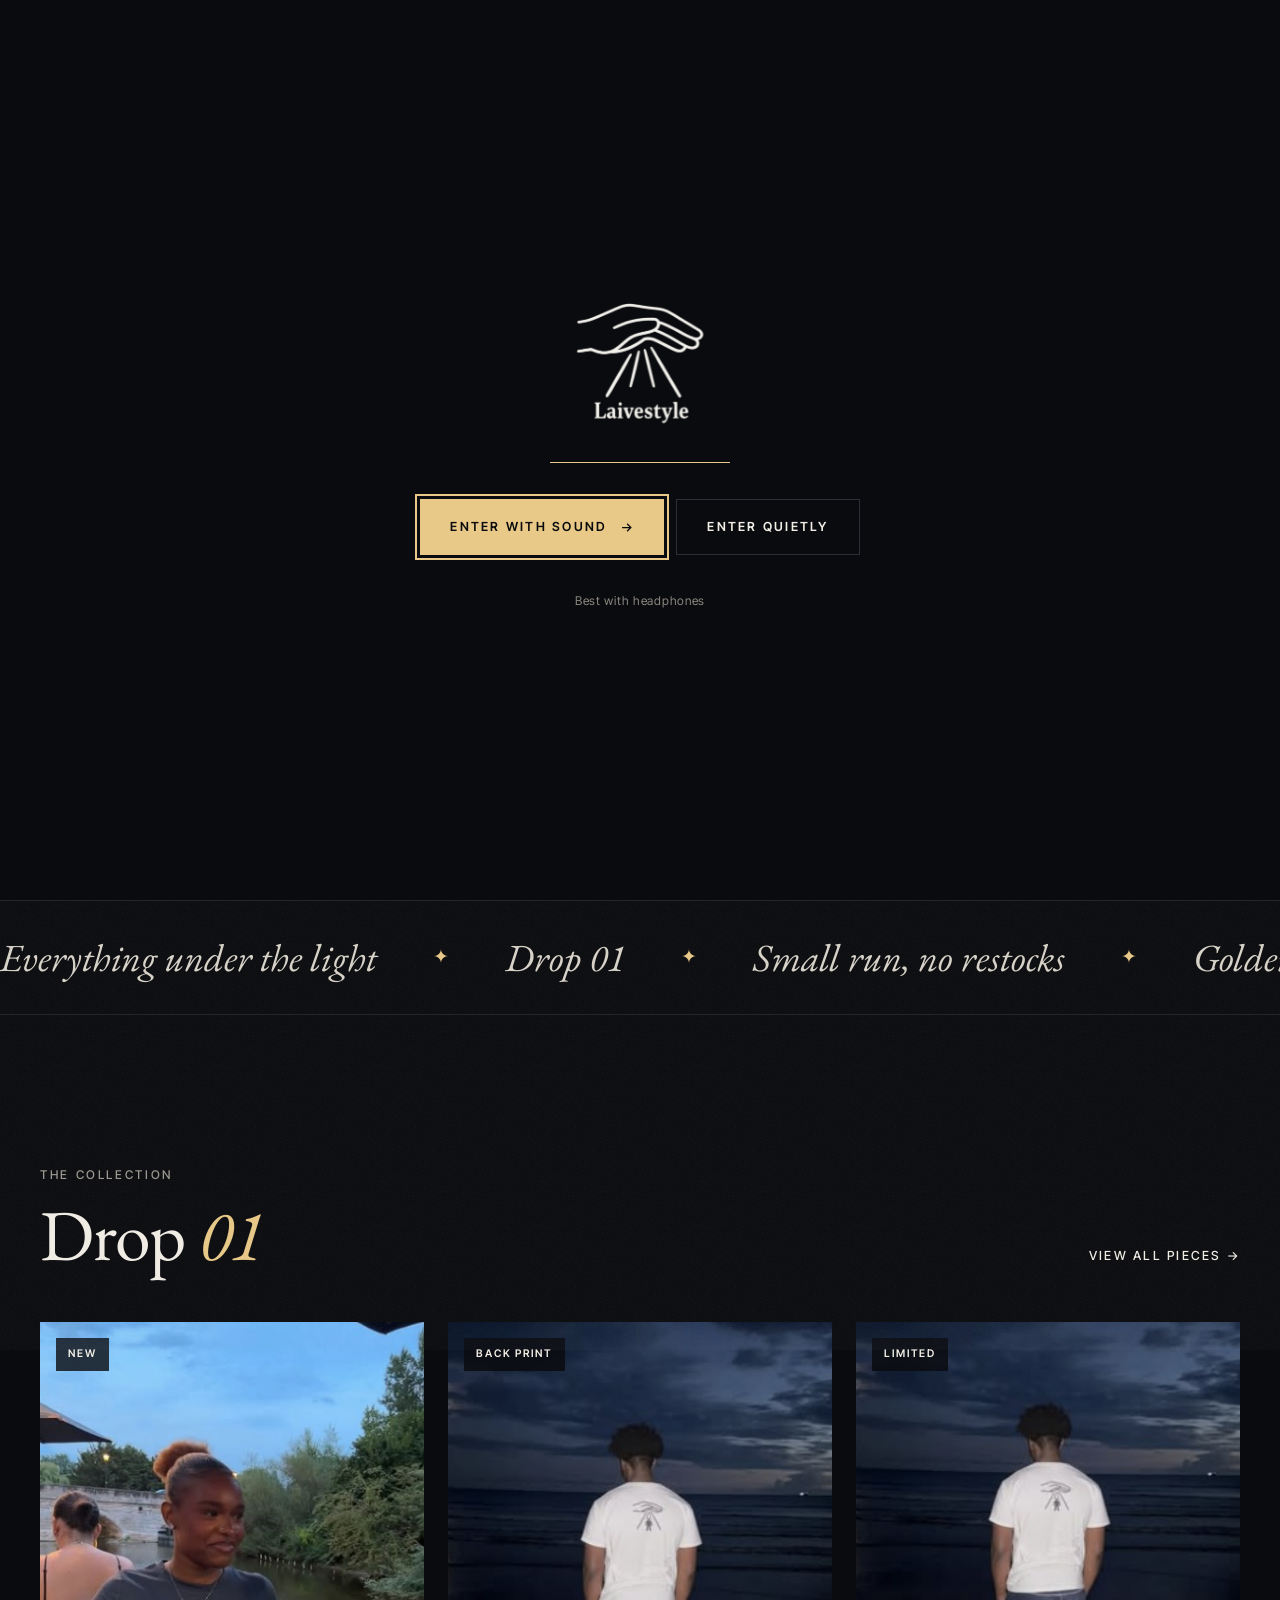
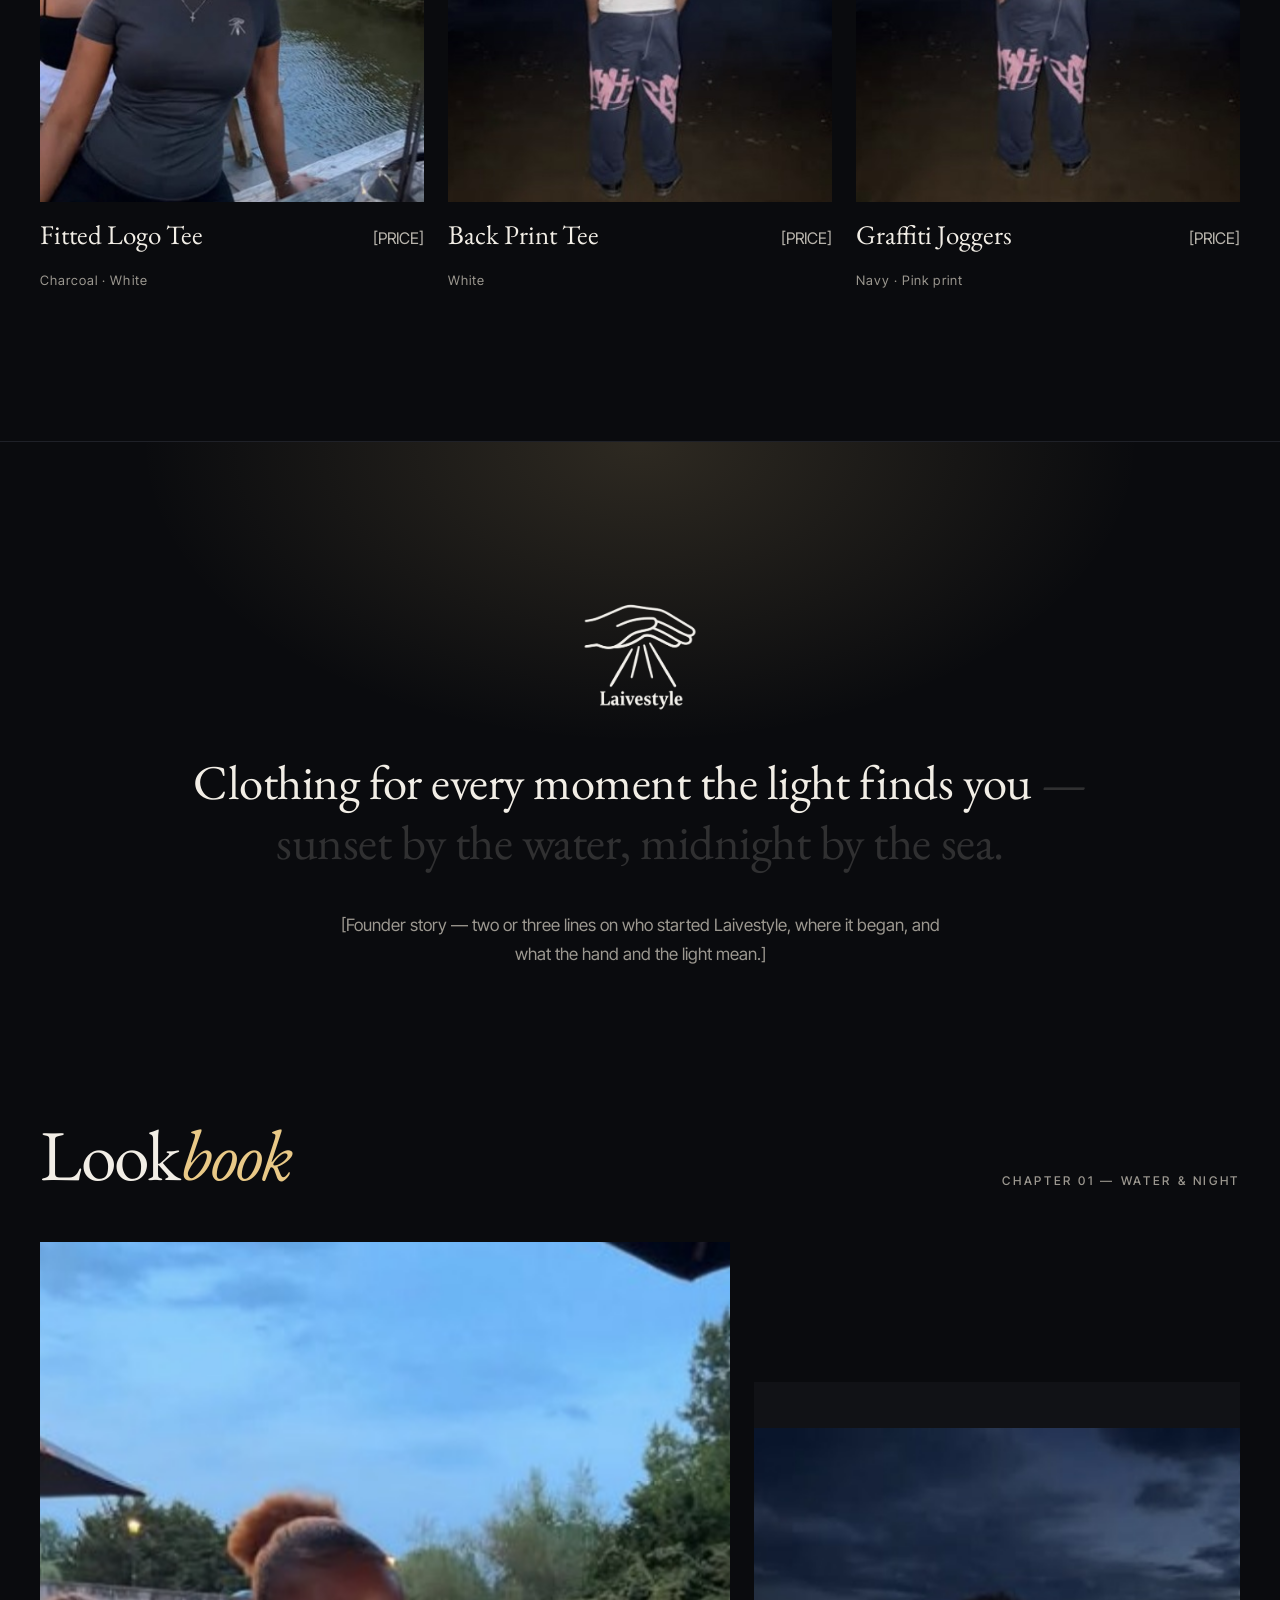
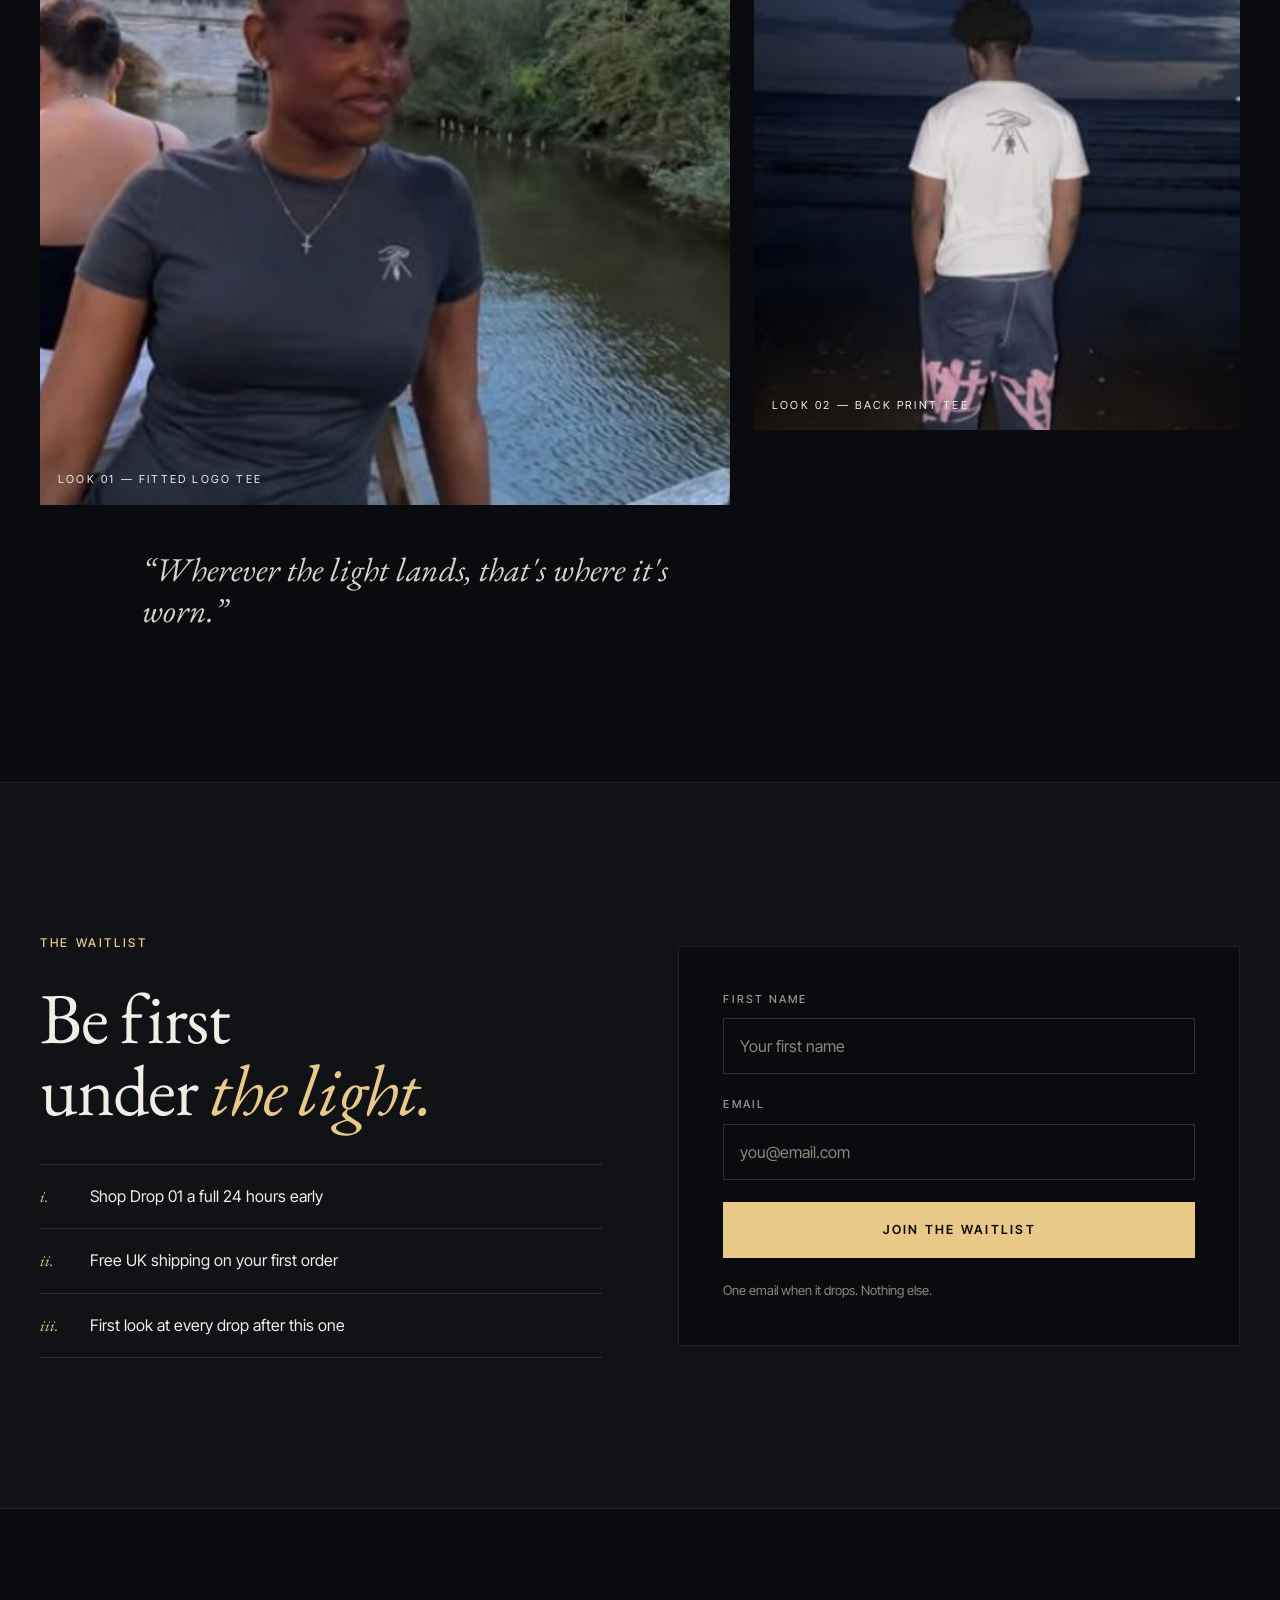
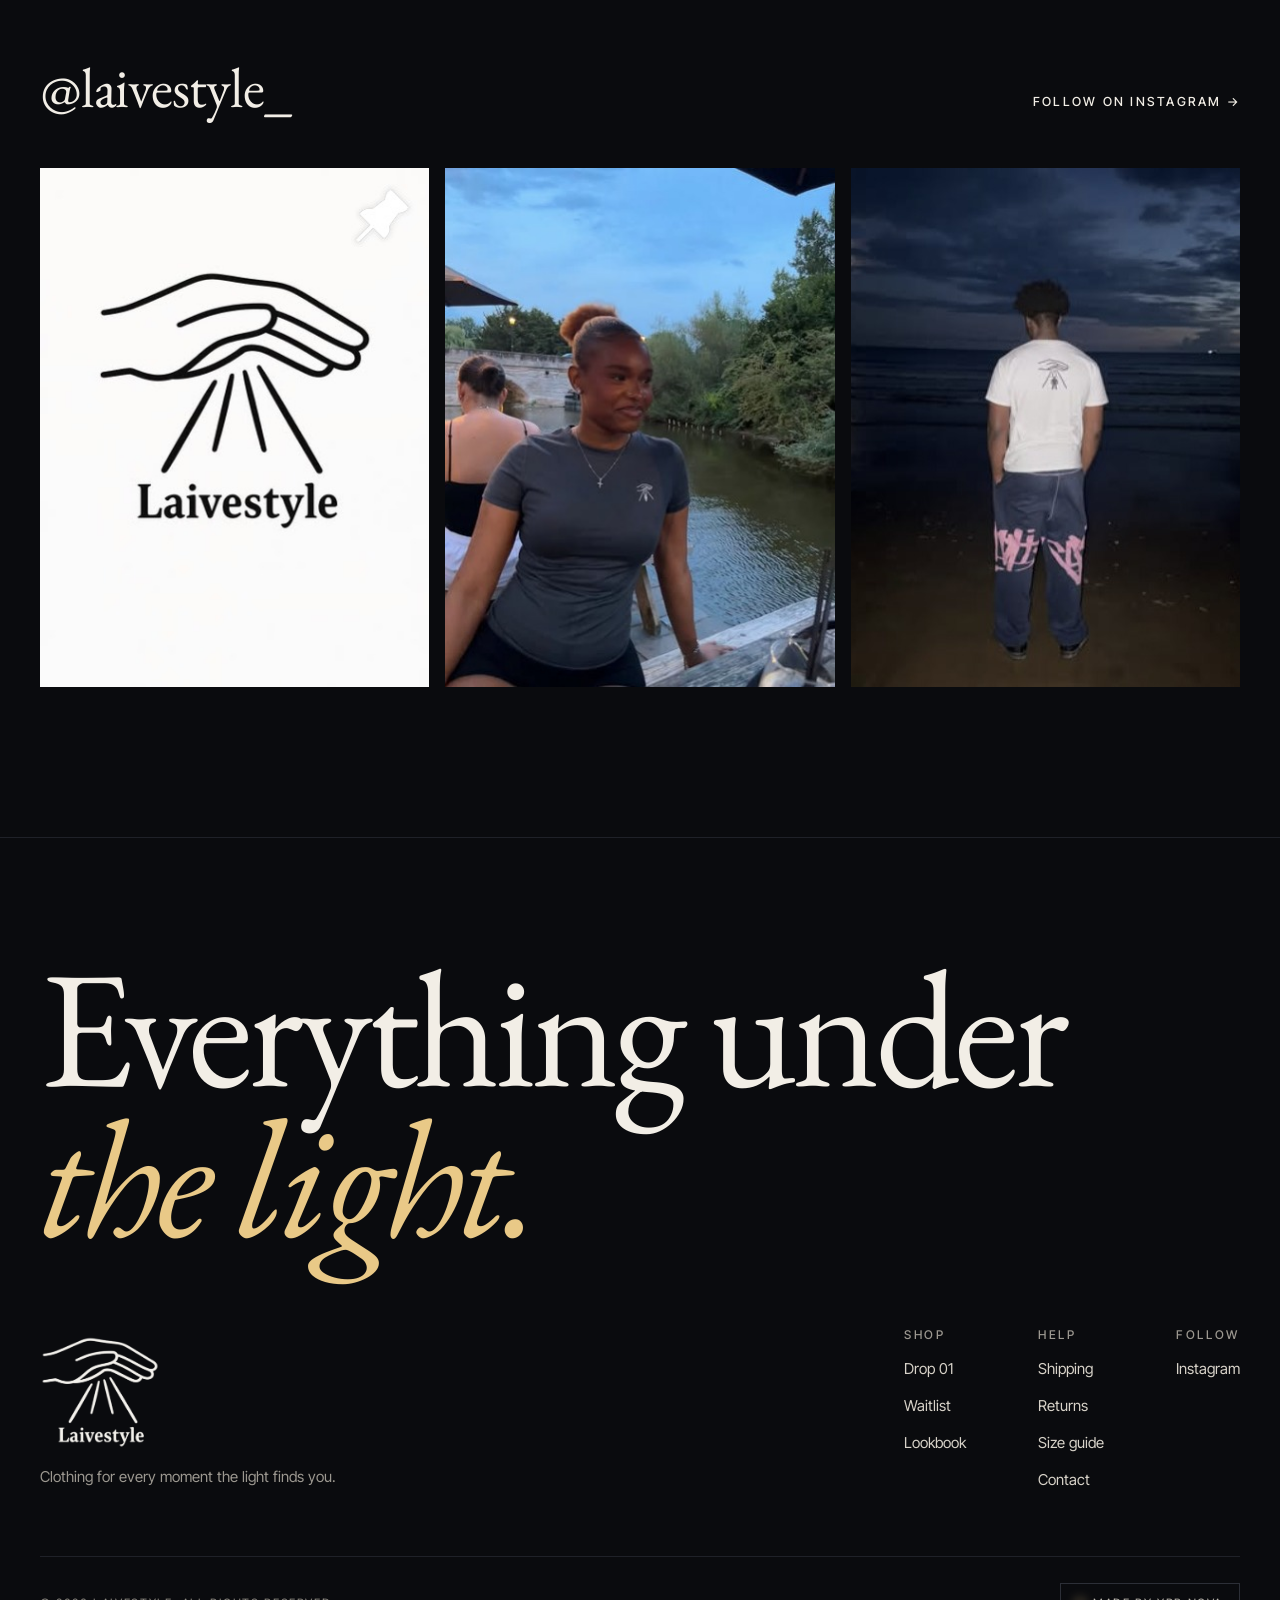
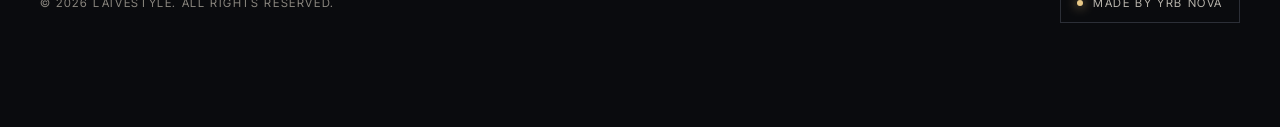
==== index.html @ cd414521 "Laivestyle concept site: enter-with-sound intro, light-ray hero film, music player, Drop 01, product" ====
<!doctype html>
<html lang="en">
<head>
<meta charset="utf-8">
<meta name="viewport" content="width=device-width, initial-scale=1, viewport-fit=cover">
<title>Laivestyle — Everything Under The Light</title>
<meta name="description" content="Laivestyle is clothing for every moment the light finds you. Drop 01 is a small run — join the waitlist to shop it 24 hours early.">
<meta name="theme-color" content="#0A0B0E">
<meta property="og:title" content="Laivestyle — Everything Under The Light">
<meta property="og:description" content="Drop 01 is coming. Join the waitlist to shop it 24 hours early.">
<meta property="og:image" content="assets/img/og.jpg">
<meta property="og:type" content="website">
<meta name="twitter:card" content="summary_large_image">
<link rel="icon" type="image/png" href="assets/img/favicon.png">
<link rel="preconnect" href="https://fonts.googleapis.com">
<link rel="preconnect" href="https://fonts.gstatic.com" crossorigin>
<link href="https://fonts.googleapis.com/css2?family=EB+Garamond:ital,wght@0,400;0,500;1,400;1,500&family=Inter+Tight:wght@400;500;600&display=swap" rel="stylesheet">
<link rel="stylesheet" href="css/style.css">
<script>document.documentElement.classList.add('js')</script>
<noscript><style>.loader,.player{display:none!important}</style></noscript>
</head>
<body class="is-locked">
<div class="grain" aria-hidden="true"></div>

<!-- Intro: choose sound -->
<div class="loader" id="loader" role="dialog" aria-label="Enter Laivestyle">
  <div class="loader__beam" aria-hidden="true"></div>
  <img class="loader__logo" src="assets/img/logo-white.png" alt="Laivestyle">
  <div class="loader__bar" aria-hidden="true"><span></span></div>
  <div class="loader__enter">
    <button class="btn btn--gold" data-enter="sound">Enter with sound
      <svg width="15" height="15" viewBox="0 0 24 24" fill="none" stroke="currentColor" stroke-width="2" aria-hidden="true"><path d="M5 12h14M13 6l6 6-6 6"/></svg></button>
    <button class="btn btn--ghost" data-enter="quiet">Enter quietly</button>
  </div>
  <p class="loader__note">Best with headphones</p>
</div>

<header class="header" id="header">
  <div class="announce">Drop 01 · Waitlist shops 24 hours early</div>
  <nav class="wrap nav" aria-label="Main">
    <a class="nav__logo" href="#top" aria-label="Laivestyle home"><img src="assets/img/logo-white.png" alt="Laivestyle"></a>
    <div class="nav__links">
      <a class="link" href="#drop">Shop</a>
      <a class="link" href="#story">Story</a>
      <a class="link" href="#lookbook">Lookbook</a>
      <a class="link" href="#waitlist">Waitlist</a>
    </div>
    <div class="nav__actions">
      <button class="icon-btn" data-cart-open aria-label="Open bag">
        <svg width="17" height="17" viewBox="0 0 24 24" fill="none" stroke="currentColor" stroke-width="1.6" aria-hidden="true"><path d="M5 8h14l-1 12H6L5 8z"/><path d="M9 8V6a3 3 0 0 1 6 0v2"/></svg>
        <span class="label">Bag</span> <span data-cart-count>0</span>
      </button>
      <button class="icon-btn burger" id="burger" aria-label="Menu" aria-expanded="false"><span></span></button>
    </div>
  </nav>
</header>

<div class="mobile-menu" id="mobileMenu">
  <a href="#drop">Shop <em>Drop 01</em></a>
  <a href="#story">Story</a>
  <a href="#lookbook">Lookbook</a>
  <a href="#waitlist">Waitlist</a>
</div>

<main>
<section class="hero" id="top">
  <div class="hero__rays" aria-hidden="true"></div>
  <div class="hero__glow" aria-hidden="true"></div>
  <div class="hero__spot" id="spot" aria-hidden="true"></div>
  <div class="wrap hero__grid">
    <div class="hero__copy">
      <p class="eyebrow" data-hero="2">Laivestyle · Clothing · Est. 2026</p>
      <h1><span class="line"><span>Everything</span></span><span class="line"><span>under <em class="gold">the light.</em></span></span></h1>
      <p class="hero__lede" data-hero="3">Pieces made for golden hours by the water and late nights by the sea. Drop 01 is a small run — the waitlist gets it first.</p>
      <div class="hero__ctas" data-hero="4">
        <a class="btn btn--gold" href="#waitlist">Join the waitlist
          <svg width="15" height="15" viewBox="0 0 24 24" fill="none" stroke="currentColor" stroke-width="2" aria-hidden="true"><path d="M5 12h14M13 6l6 6-6 6"/></svg></a>
        <a class="btn btn--ghost" href="#drop">Preview Drop 01</a>
      </div>
      <div class="countdown" data-hero="4" data-drop="2026-12-05T18:00:00Z">
        <p class="eyebrow">Drop 01 lands in — <span data-drop-label>5 Dec, 18:00 GMT</span></p>
        <div class="countdown__row" aria-live="off">
          <div><span class="countdown__num" data-cd="d">00</span><span class="countdown__unit">D</span></div>
          <div><span class="countdown__num" data-cd="h">00</span><span class="countdown__unit">H</span></div>
          <div><span class="countdown__num" data-cd="m">00</span><span class="countdown__unit">M</span></div>
          <div><span class="countdown__num gold" data-cd="s">00</span><span class="countdown__unit">S</span></div>
        </div>
      </div>
    </div>

    <div class="film" data-hero="5">
      <div class="badge" aria-hidden="true">
        <svg viewBox="0 0 128 128"><defs><path id="circ" d="M64,64 m-48,0 a48,48 0 1,1 96,0 a48,48 0 1,1 -96,0"/></defs>
          <text><textPath href="#circ" textLength="298" lengthAdjust="spacing">Drop 01 · Under the light · Drop 01 · Under the light · </textPath></text></svg>
        <img src="assets/img/logo-white.png" alt="">
      </div>
      <div class="film__frame">
        <video id="heroFilm" src="assets/media/hero-film.mp4" poster="assets/img/hero-poster.jpg" autoplay muted loop playsinline preload="auto" aria-label="Laivestyle Drop 01 film"></video>
        <div class="film__cap"><span>Film 01 — Under the light</span><span style="display:flex;align-items:center;gap:8px"><i class="dot"></i>Playing</span></div>
      </div>
    </div>
  </div>
  <div class="scroll-cue" aria-hidden="true">SCROLL<i></i></div>
</section>

<div class="marquee" aria-hidden="true">
  <div class="marquee__track">
    <span>Everything under the light</span><b>✦</b><span>Drop 01</span><b>✦</b><span>Small run, no restocks</span><b>✦</b><span>Golden hour to midnight</span><b>✦</b>
    <span>Everything under the light</span><b>✦</b><span>Drop 01</span><b>✦</b><span>Small run, no restocks</span><b>✦</b><span>Golden hour to midnight</span><b>✦</b>
  </div>
</div>

<section class="section" id="drop">
  <div class="wrap">
    <div class="section-head" data-reveal>
      <div style="display:flex;flex-direction:column;gap:14px">
        <p class="eyebrow">The collection</p>
        <h2 class="h2">Drop <em>01</em></h2>
      </div>
      <a class="link" href="product.html">View all pieces →</a>
    </div>
    <div class="cards">
      <article class="card" data-reveal>
        <a class="card__media" href="product.html?c=charcoal">
          <img src="assets/img/fitted-tee.jpg" alt="Fitted Logo Tee in charcoal, worn by the water" loading="lazy">
          <span class="card__tag">NEW</span>
          <span class="card__quick">View piece</span>
        </a>
        <div class="card__row"><span class="card__name">Fitted Logo Tee</span><span class="card__price">[PRICE]</span></div>
        <span class="card__meta">Charcoal · White</span>
      </article>
      <article class="card" data-reveal="d1">
        <a class="card__media" href="product.html?c=white">
          <img src="assets/img/back-print-tee.jpg" alt="Back Print Tee in white, worn by the sea at night" style="object-position:center 30%" loading="lazy">
          <span class="card__tag">BACK PRINT</span>
          <span class="card__quick">View piece</span>
        </a>
        <div class="card__row"><span class="card__name">Back Print Tee</span><span class="card__price">[PRICE]</span></div>
        <span class="card__meta">White</span>
      </article>
      <article class="card" data-reveal="d2">
        <a class="card__media" href="product.html">
          <img src="assets/img/back-print-tee.jpg" alt="Graffiti joggers in navy with pink print" style="object-position:center 94%" loading="lazy">
          <span class="card__tag">LIMITED</span>
          <span class="card__quick">View piece</span>
        </a>
        <div class="card__row"><span class="card__name">Graffiti Joggers</span><span class="card__price">[PRICE]</span></div>
        <span class="card__meta">Navy · Pink print</span>
      </article>
    </div>
  </div>
</section>

<section class="section story" id="story">
  <div class="story__glow" aria-hidden="true"></div>
  <div class="wrap story__inner">
    <img class="story__logo" src="assets/img/logo-white.png" alt="" data-reveal>
    <p class="story__text" id="storyText" data-gold="sunset by the water, midnight by the sea.">Clothing for every moment the light finds you — sunset by the water, midnight by the sea.</p>
    <p class="story__sub" data-reveal>[Founder story — two or three lines on who started Laivestyle, where it began, and what the hand and the light mean.]</p>
  </div>
</section>

<section class="section" id="lookbook" style="padding-top:0">
  <div class="wrap">
    <div class="section-head" data-reveal>
      <h2 class="h2">Look<em>book</em></h2>
      <p class="eyebrow">Chapter 01 — Water &amp; night</p>
    </div>
    <div class="lookbook">
      <figure class="lb-1" data-reveal><img src="assets/img/fitted-tee.jpg" alt="Fitted Logo Tee, golden hour by the river" data-parallax="0.08" loading="lazy"><figcaption>Look 01 — Fitted Logo Tee</figcaption></figure>
      <figure class="lb-2" data-reveal="d1"><img src="assets/img/back-print-tee.jpg" alt="Back Print Tee and Graffiti Joggers at night by the sea" data-parallax="0.14" loading="lazy"><figcaption>Look 02 — Back Print Tee</figcaption></figure>
      <p class="lb-quote" data-reveal>“Wherever the light lands, that's where it's worn.”</p>
    </div>
  </div>
</section>

<section class="section waitlist" id="waitlist">
  <div class="waitlist__rays" aria-hidden="true"></div>
  <div class="wrap waitlist__grid">
    <div style="display:flex;flex-direction:column;gap:30px" data-reveal>
      <p class="eyebrow eyebrow--gold">The waitlist</p>
      <h2 class="h2">Be first<br>under <em>the light.</em></h2>
      <div class="perks">
        <div><i>i.</i>Shop Drop 01 a full 24 hours early</div>
        <div><i>ii.</i>Free UK shipping on your first order</div>
        <div><i>iii.</i>First look at every drop after this one</div>
      </div>
    </div>
    <div class="form-card" id="formCard" data-reveal="d1">
      <!-- Wire to Shopify customer form / Klaviyo list when going live -->
      <form class="form" id="waitlistForm">
        <label class="field">First name<input type="text" name="first_name" autocomplete="given-name" placeholder="Your first name"></label>
        <label class="field">Email<input type="email" name="email" autocomplete="email" required placeholder="you@email.com"></label>
        <button class="btn btn--gold btn--block" type="submit">Join the waitlist</button>
        <p class="form__fine">One email when it drops. Nothing else.</p>
      </form>
      <div class="success" aria-live="polite">
        <h3>You're <em class="gold">in.</em></h3>
        <p style="margin:0;color:#B9B5AD;line-height:1.65">Your early-access link lands in your inbox before Drop 01 goes live. Follow <a class="gold" href="https://instagram.com/laivestyle_">@laivestyle_</a> for first looks.</p>
      </div>
    </div>
  </div>
</section>

<section class="section" id="journal">
  <div class="wrap">
    <div class="section-head" data-reveal>
      <h2 class="h2" style="font-size:clamp(38px,4.4vw,60px)">@laivestyle_</h2>
      <a class="link" href="https://instagram.com/laivestyle_" target="_blank" rel="noopener">Follow on Instagram →</a>
    </div>
    <div class="ig">
      <a href="https://instagram.com/laivestyle_" target="_blank" rel="noopener" data-reveal><img src="assets/img/ig-logo.jpg" alt="Laivestyle logo post" loading="lazy"></a>
      <a href="https://instagram.com/laivestyle_" target="_blank" rel="noopener" data-reveal="d1"><img src="assets/img/fitted-tee.jpg" alt="Fitted tee by the water" loading="lazy"></a>
      <a href="https://instagram.com/laivestyle_" target="_blank" rel="noopener" data-reveal="d2"><img src="assets/img/back-print-tee.jpg" alt="Back print tee by the sea at night" loading="lazy"></a>
    </div>
  </div>
</section>
</main>

<footer class="footer">
  <div class="wrap">
    <p class="footer__big" data-reveal>Everything under <em>the light.</em></p>
    <div class="footer__cols">
      <div class="footer__brand">
        <img src="assets/img/logo-white.png" alt="Laivestyle">
        <p>Clothing for every moment the light finds you.</p>
      </div>
      <div class="footer__links">
        <div><p class="eyebrow">Shop</p><a href="#drop">Drop 01</a><a href="#waitlist">Waitlist</a><a href="#lookbook">Lookbook</a></div>
        <div><p class="eyebrow">Help</p><a href="#">Shipping</a><a href="#">Returns</a><a href="#">Size guide</a><a href="#">Contact</a></div>
        <div><p class="eyebrow">Follow</p><a href="https://instagram.com/laivestyle_" target="_blank" rel="noopener">Instagram</a></div>
      </div>
    </div>
    <div class="footer__bar">
      <span>© 2026 Laivestyle. All rights reserved.</span>
      <a class="credit" href="https://yrbnova.com" target="_blank" rel="noopener"><i class="dot"></i>Made by YRB Nova</a>
    </div>
  </div>
</footer>

<!-- Music -->
<audio id="track" src="assets/media/under-the-light.mp3" loop preload="none"></audio>
<button class="player" id="player" aria-label="Play music" aria-pressed="false">
  <span class="eq" aria-hidden="true"><span></span><span></span><span></span><span></span></span>
  <span class="player__text"><span class="player__state" data-player-state>Sound off</span><span class="player__track">Under The Light</span></span>
</button>

<!-- Bag -->
<div class="drawer-bg" data-cart-close></div>
<aside class="drawer" aria-label="Bag">
  <div class="drawer__head"><h2>Your bag</h2><button class="icon-btn" data-cart-close aria-label="Close bag">✕</button></div>
  <div class="drawer__body" data-cart-items><p class="drawer__empty">Your bag is empty — Drop 01 opens soon.</p></div>
  <div class="drawer__foot"><a class="btn btn--gold btn--block" href="#waitlist" data-cart-close>Join waitlist to check out early</a><p>Checkout opens when Drop 01 goes live.</p></div>
</aside>

<script src="js/main.js"></script>
</body>
</html>
---- css/style.css ----
/* Laivestyle — Everything Under The Light
   Concept site designed & built by YRB Nova */

:root{
  --bg:#0A0B0E; --surface:#111216; --surface-2:#16181D; --line:#1F2128; --line-2:#2C2F37;
  --ink:#F2EEE6; --ink-2:#D8D3C9; --muted:#9C9890; --dim:#8C8880;
  --gold:#E9C987; --gold-2:#F5DCA6; --gold-a:rgba(233,201,135,.28);
  --serif:'EB Garamond', Georgia, serif; --sans:'Inter Tight', system-ui, sans-serif;
  --ease:cubic-bezier(.2,.7,.2,1); --ease-in-out:cubic-bezier(.7,0,.2,1);
  --wrap:1320px; --pad:clamp(20px,4vw,40px);
}
*{box-sizing:border-box}
html{scroll-behavior:smooth;-webkit-text-size-adjust:100%}
body{margin:0;background:var(--bg);color:var(--ink);font-family:var(--sans);font-size:16px;line-height:1.6;-webkit-font-smoothing:antialiased;overflow-x:hidden}
body.is-locked{overflow:hidden}
img,video{display:block;max-width:100%}
a{color:inherit;text-decoration:none}
button{font:inherit;color:inherit;background:none;border:0;cursor:pointer;padding:0}
::selection{background:var(--gold);color:var(--bg)}
:focus-visible{outline:2px solid var(--gold);outline-offset:3px}
.wrap{max-width:var(--wrap);margin:0 auto;padding:0 var(--pad)}
.eyebrow{font-size:12px;font-weight:500;letter-spacing:.22em;text-transform:uppercase;color:var(--muted);margin:0}
.eyebrow--gold{color:var(--gold)}
.serif{font-family:var(--serif);font-weight:400}
em{font-style:italic}
.gold{color:var(--gold)}
.sr-only{position:absolute;width:1px;height:1px;overflow:hidden;clip:rect(0 0 0 0);white-space:nowrap}

/* film grain */
.grain{position:fixed;inset:-50%;width:200%;height:200%;pointer-events:none;z-index:90;opacity:.06;
  background-image:url("data:image/svg+xml,%3Csvg xmlns='http://www.w3.org/2000/svg' width='160' height='160'%3E%3Cfilter id='n'%3E%3CfeTurbulence type='fractalNoise' baseFrequency='.85' numOctaves='3' stitchTiles='stitch'/%3E%3C/filter%3E%3Crect width='100%25' height='100%25' filter='url(%23n)'/%3E%3C/svg%3E");
  animation:grain 1s steps(6) infinite}
@keyframes grain{0%{transform:translate(0,0)}20%{transform:translate(-3%,2%)}40%{transform:translate(2%,-3%)}60%{transform:translate(-2%,-1%)}80%{transform:translate(3%,3%)}100%{transform:translate(0,0)}}

/* ---------- buttons ---------- */
.btn{display:inline-flex;align-items:center;justify-content:center;gap:12px;min-height:56px;padding:0 30px;font-size:12.5px;font-weight:600;letter-spacing:.18em;text-transform:uppercase;position:relative;overflow:hidden;transition:transform .4s var(--ease),color .4s,border-color .4s,background-color .4s}
.btn:hover{transform:translateY(-2px)}
.btn svg{transition:transform .4s var(--ease)}
.btn:hover svg{transform:translateX(4px)}
.btn--gold{background:var(--gold);color:var(--bg)}
.btn--gold::after{content:"";position:absolute;inset:0;background:linear-gradient(110deg,transparent 30%,rgba(255,255,255,.55) 50%,transparent 70%);transform:translateX(-120%);transition:transform .9s var(--ease)}
.btn--gold:hover::after{transform:translateX(120%)}
.btn--ghost{border:1px solid var(--line-2);color:var(--ink)}
.btn--ghost:hover{border-color:var(--gold);color:var(--gold)}
.btn--block{width:100%}
.link{position:relative;display:inline-block;padding-bottom:4px;font-size:12.5px;font-weight:500;letter-spacing:.18em;text-transform:uppercase}
.link::after{content:"";position:absolute;left:0;bottom:0;width:100%;height:1px;background:var(--gold);transform:scaleX(0);transform-origin:right;transition:transform .5s var(--ease)}
.link:hover::after{transform:scaleX(1);transform-origin:left}

/* ---------- loader / enter ---------- */
.loader{position:fixed;inset:0;z-index:100;background:var(--bg);display:flex;flex-direction:column;align-items:center;justify-content:center;gap:36px;padding:24px;text-align:center;transition:clip-path 1.2s var(--ease-in-out),visibility 0s 1.2s;clip-path:inset(0 0 0 0)}
.loader.is-done{clip-path:inset(0 0 100% 0);visibility:hidden}
.loader__beam{position:absolute;top:0;left:50%;width:min(900px,160vw);height:70vh;transform:translateX(-50%);background:conic-gradient(from 180deg at 50% 0%,transparent 160deg,rgba(233,201,135,.16) 172deg,rgba(233,201,135,.04) 178deg,rgba(233,201,135,.16) 184deg,transparent 196deg);filter:blur(8px);opacity:0;animation:beamIn 1.6s .3s var(--ease) forwards;pointer-events:none}
@keyframes beamIn{to{opacity:1}}
.loader__logo{width:132px;opacity:0;transform:translateY(12px);animation:rise 1s .2s var(--ease) forwards}
.loader__bar{width:180px;height:1px;background:var(--line-2);position:relative;overflow:hidden}
.loader__bar span{position:absolute;inset:0;background:var(--gold);transform-origin:left;transform:scaleX(0);animation:load 1.6s .4s var(--ease) forwards}
@keyframes load{to{transform:scaleX(1)}}
.loader__enter{display:flex;flex-wrap:wrap;justify-content:center;gap:12px;opacity:0;transform:translateY(12px);pointer-events:none;transition:opacity .8s var(--ease),transform .8s var(--ease)}
.loader.is-ready .loader__enter{opacity:1;transform:none;pointer-events:auto}
.loader.is-ready .loader__bar{opacity:0;transition:opacity .4s}
.loader__note{font-size:12px;color:var(--dim);letter-spacing:.06em;margin:0;opacity:0;transition:opacity .8s .2s}
.loader.is-ready .loader__note{opacity:1}
@keyframes rise{to{opacity:1;transform:none}}

/* ---------- header ---------- */
.header{position:fixed;top:0;left:0;right:0;z-index:50;transition:background-color .5s,border-color .5s,transform .5s var(--ease);border-bottom:1px solid transparent}
.header.is-scrolled{background:rgba(10,11,14,.78);backdrop-filter:blur(14px);-webkit-backdrop-filter:blur(14px);border-bottom-color:var(--line)}
.header.is-hidden{transform:translateY(-100%)}
.announce{text-align:center;padding:10px 16px;font-size:11.5px;font-weight:500;letter-spacing:.2em;color:var(--gold);border-bottom:1px solid var(--line);text-transform:uppercase}
.nav{display:flex;align-items:center;justify-content:space-between;gap:16px;height:84px}
.nav__logo img{height:58px;width:auto}
.nav__links{display:flex;gap:40px}
.nav__actions{display:flex;align-items:center;gap:10px}
.icon-btn{height:44px;min-width:44px;padding:0 16px;border:1px solid var(--line-2);display:inline-flex;align-items:center;justify-content:center;gap:10px;font-size:12px;font-weight:500;letter-spacing:.14em;transition:border-color .4s,color .4s}
.icon-btn:hover{border-color:var(--gold);color:var(--gold)}
.burger{display:none;width:44px;padding:0}
.burger span{display:block;width:18px;height:1px;background:currentColor;position:relative;transition:transform .4s var(--ease)}
.burger span::before,.burger span::after{content:"";position:absolute;left:0;width:18px;height:1px;background:currentColor;transition:transform .4s var(--ease)}
.burger span::before{top:-6px}.burger span::after{top:6px}
.menu-open .burger span{background:transparent}
.menu-open .burger span::before{transform:translateY(6px) rotate(45deg)}
.menu-open .burger span::after{transform:translateY(-6px) rotate(-45deg)}
.mobile-menu{position:fixed;inset:0;z-index:49;background:var(--bg);display:flex;flex-direction:column;justify-content:center;padding:120px var(--pad) 40px;gap:8px;clip-path:inset(0 0 100% 0);transition:clip-path .9s var(--ease-in-out);visibility:hidden}
.menu-open .mobile-menu{clip-path:inset(0 0 0 0);visibility:visible}
.mobile-menu a{font-family:var(--serif);font-size:clamp(44px,12vw,72px);line-height:1.1}
.mobile-menu a em{color:var(--gold)}

/* ---------- hero ---------- */
.hero{position:relative;min-height:100svh;padding:170px 0 80px;display:flex;align-items:center;overflow:hidden;isolation:isolate}
.hero__rays{position:absolute;top:-10%;left:62%;width:1400px;height:130%;transform:translateX(-50%);z-index:-1;pointer-events:none;
  background:conic-gradient(from 180deg at 50% 0%,transparent 150deg,rgba(233,201,135,.10) 160deg,transparent 165deg,rgba(233,201,135,.14) 171deg,transparent 175deg,rgba(233,201,135,.18) 180deg,transparent 185deg,rgba(233,201,135,.12) 190deg,transparent 196deg,rgba(233,201,135,.08) 202deg,transparent 212deg);
  filter:blur(6px);transform-origin:50% 0;animation:sway 14s ease-in-out infinite alternate}
@keyframes sway{from{transform:translateX(-50%) rotate(-3deg)}to{transform:translateX(-50%) rotate(3deg)}}
.hero__glow{position:absolute;top:-25%;left:62%;width:900px;height:700px;transform:translateX(-50%);z-index:-1;background:radial-gradient(closest-side,rgba(233,201,135,.22),transparent);animation:breathe 8s ease-in-out infinite;pointer-events:none}
@keyframes breathe{0%,100%{opacity:.6}50%{opacity:1}}
.hero__spot{position:absolute;width:520px;height:520px;border-radius:50%;z-index:-1;pointer-events:none;background:radial-gradient(closest-side,rgba(233,201,135,.10),transparent);transform:translate(-50%,-50%);left:var(--mx,70%);top:var(--my,40%);transition:left .6s var(--ease),top .6s var(--ease)}
.hero__grid{display:grid;grid-template-columns:minmax(0,1.15fr) minmax(0,.85fr);gap:clamp(40px,6vw,96px);align-items:center}
.hero__copy{display:flex;flex-direction:column;gap:30px}
.hero h1{margin:0;font-family:var(--serif);font-weight:400;font-size:clamp(58px,8.6vw,138px);line-height:.94;letter-spacing:-.025em}
.hero h1 .line{display:block;overflow:hidden;padding-bottom:.06em}
.hero h1 .line > span{display:inline-block}
.hero__lede{margin:0;max-width:470px;font-size:18px;line-height:1.65;color:#B9B5AD}
.hero__ctas{display:flex;flex-wrap:wrap;gap:14px}
.countdown{display:flex;flex-direction:column;gap:14px;padding-top:26px;border-top:1px solid var(--line);max-width:540px}
.countdown__row{display:flex;gap:clamp(18px,3vw,34px);align-items:baseline;font-variant-numeric:tabular-nums}
.countdown__row div{display:flex;align-items:baseline;gap:6px}
.countdown__num{font-family:var(--serif);font-size:clamp(40px,4.4vw,60px);line-height:1}
.countdown__unit{font-size:11.5px;letter-spacing:.16em;color:var(--muted)}
.countdown__num.tick{animation:tick .5s var(--ease)}
@keyframes tick{from{opacity:.35;transform:translateY(-6px)}to{opacity:1;transform:none}}

.film{position:relative;justify-self:center;width:100%;max-width:470px}
.film__frame{position:relative;aspect-ratio:3/4;border-radius:999px 999px 6px 6px;overflow:hidden;border:1px solid var(--line-2);background:var(--surface);box-shadow:0 40px 120px -40px rgba(233,201,135,.25)}
.film__frame video,.film__frame img{width:100%;height:100%;object-fit:cover}
.film__frame::after{content:"";position:absolute;inset:0;background:linear-gradient(180deg,rgba(233,201,135,.10),transparent 30%,transparent 55%,rgba(10,11,14,.85));pointer-events:none}
.film__cap{position:absolute;left:24px;right:24px;bottom:22px;z-index:2;display:flex;justify-content:space-between;align-items:center;font-size:11px;font-weight:500;letter-spacing:.2em;text-transform:uppercase}
.dot{width:7px;height:7px;border-radius:50%;background:var(--gold);display:inline-block;box-shadow:0 0 12px var(--gold);animation:pulse 2s ease-in-out infinite}
@keyframes pulse{50%{opacity:.35}}
.badge{position:absolute;left:-46px;top:38%;width:128px;height:128px;z-index:3;border-radius:50%;background:var(--bg);border:1px solid var(--line-2);display:grid;place-items:center}
.badge svg{position:absolute;inset:0;width:100%;height:100%;animation:spin 22s linear infinite}
.badge text{font-family:var(--sans);font-size:8.4px;letter-spacing:.1em;fill:var(--ink-2);text-transform:uppercase}
.badge img{width:44px}
@keyframes spin{to{transform:rotate(360deg)}}
.scroll-cue{position:absolute;left:50%;bottom:26px;transform:translateX(-50%);display:flex;flex-direction:column;align-items:center;gap:10px;font-size:10.5px;letter-spacing:.24em;color:var(--muted)}
.scroll-cue i{width:1px;height:42px;background:linear-gradient(var(--gold),transparent);animation:cue 2.2s var(--ease) infinite;transform-origin:top}
@keyframes cue{0%{transform:scaleY(0)}50%{transform:scaleY(1)}100%{transform:scaleY(1);opacity:0}}

/* ---------- marquee ---------- */
.marquee{border-top:1px solid var(--line);border-bottom:1px solid var(--line);padding:26px 0;overflow:hidden}
.marquee__track{display:flex;width:max-content;gap:56px;align-items:center;animation:marq 55s linear infinite;font-family:var(--serif);font-style:italic;font-size:clamp(28px,3vw,40px);color:var(--ink-2);white-space:nowrap}
.marquee:hover .marquee__track{animation-play-state:paused}
.marquee__track b{font-style:normal;font-weight:400;font-size:.5em;color:var(--gold)}
@keyframes marq{to{transform:translateX(-50%)}}

/* ---------- sections ---------- */
.section{padding:clamp(96px,12vw,150px) 0}
.section-head{display:flex;flex-wrap:wrap;justify-content:space-between;align-items:flex-end;gap:20px;margin-bottom:52px}
.h2{margin:0;font-family:var(--serif);font-weight:400;font-size:clamp(44px,5.6vw,80px);line-height:1;letter-spacing:-.018em}
.h2 em{color:var(--gold)}

/* product cards */
.cards{display:grid;grid-template-columns:repeat(3,minmax(0,1fr));gap:24px}
.card{display:flex;flex-direction:column;gap:18px}
.card__media{position:relative;aspect-ratio:4/5;overflow:hidden;background:var(--surface)}
.card__media img{width:100%;height:100%;object-fit:cover;transform:scale(1.08);transition:transform 1.4s var(--ease)}
.card.is-in .card__media img{transform:scale(1)}
.card:hover .card__media img{transform:scale(1.05)}
.card__tag{position:absolute;left:16px;top:16px;font-size:10.5px;font-weight:600;letter-spacing:.18em;padding:8px 12px;background:rgba(10,11,14,.8);backdrop-filter:blur(6px)}
.card__quick{position:absolute;left:16px;right:16px;bottom:16px;min-height:50px;background:var(--ink);color:var(--bg);font-size:11.5px;font-weight:600;letter-spacing:.18em;display:flex;align-items:center;justify-content:center;transform:translateY(calc(100% + 20px));transition:transform .6s var(--ease)}
.card:hover .card__quick,.card:focus-within .card__quick{transform:none}
.card__row{display:flex;justify-content:space-between;align-items:baseline;gap:12px}
.card__name{font-family:var(--serif);font-size:27px;line-height:1.1}
.card__price{color:#B9B5AD}
.card__meta{font-size:13px;letter-spacing:.08em;color:var(--muted)}

/* story */
.story{position:relative;border-top:1px solid var(--line);overflow:hidden;text-align:center}
.story__glow{position:absolute;top:-300px;left:50%;width:1000px;height:600px;transform:translateX(-50%);background:radial-gradient(closest-side,rgba(233,201,135,.16),transparent);pointer-events:none}
.story__inner{position:relative;max-width:1000px;margin:0 auto;display:flex;flex-direction:column;align-items:center;gap:40px}
.story__logo{width:116px}
.story__text{margin:0;font-family:var(--serif);font-size:clamp(30px,3.8vw,54px);line-height:1.22;letter-spacing:-.01em}
.story__text .w{opacity:.16;transition:opacity .5s,color .5s}
.story__text .w.on{opacity:1}
.story__text .w.g.on{color:var(--gold);font-style:italic}
.story__sub{margin:0;max-width:600px;font-size:17px;line-height:1.7;color:var(--muted)}

/* lookbook parallax */
.lookbook{display:grid;grid-template-columns:repeat(12,minmax(0,1fr));gap:24px;align-items:start}
.lookbook figure{margin:0;overflow:hidden;position:relative;background:var(--surface)}
.lookbook figure img{width:100%;height:118%;object-fit:cover;will-change:transform}
.lookbook figcaption{position:absolute;left:18px;bottom:16px;font-size:11px;letter-spacing:.2em;text-transform:uppercase}
.lb-1{grid-column:1 / span 7;aspect-ratio:4/5}
.lb-2{grid-column:8 / span 5;aspect-ratio:3/4;margin-top:140px !important}
.lb-quote{grid-column:2 / span 6;font-family:var(--serif);font-style:italic;font-size:clamp(26px,2.6vw,38px);line-height:1.25;color:var(--ink-2);margin:20px 0 0}

/* waitlist */
.waitlist{position:relative;background:var(--surface);border-top:1px solid var(--line);border-bottom:1px solid var(--line);overflow:hidden}
.waitlist__rays{position:absolute;top:0;right:-10%;width:900px;height:120%;background:conic-gradient(from 180deg at 50% 0%,transparent 165deg,rgba(233,201,135,.10) 175deg,transparent 180deg,rgba(233,201,135,.08) 186deg,transparent 196deg);filter:blur(6px);pointer-events:none}
.waitlist__grid{position:relative;display:grid;grid-template-columns:repeat(2,minmax(0,1fr));gap:clamp(40px,6vw,88px);align-items:center}
.perks{border-top:1px solid var(--line-2);margin-top:8px}
.perks div{display:flex;gap:20px;padding:19px 0;border-bottom:1px solid var(--line-2);font-size:16px}
.perks i{font-family:var(--serif);color:var(--gold);width:30px}
.form-card{background:var(--bg);border:1px solid var(--line);padding:clamp(28px,4vw,44px)}
.form{display:flex;flex-direction:column;gap:22px}
.field{display:flex;flex-direction:column;gap:10px;font-size:11px;font-weight:500;letter-spacing:.2em;color:var(--muted);text-transform:uppercase}
.field input{height:56px;padding:0 16px;background:transparent;border:1px solid var(--line-2);color:var(--ink);font:400 16px var(--sans);letter-spacing:0;transition:border-color .3s}
.field input::placeholder{color:var(--dim)}
.field input:focus{outline:none;border-color:var(--gold)}
.form__fine{margin:0;font-size:13px;color:var(--dim)}
.success{display:none;flex-direction:column;gap:18px}
.form-card.is-done .form{display:none}
.form-card.is-done .success{display:flex;animation:rise .8s var(--ease) both}
.success h3{margin:0;font-family:var(--serif);font-weight:400;font-size:52px;line-height:1}

/* instagram */
.ig{display:grid;grid-template-columns:repeat(3,minmax(0,1fr));gap:16px}
.ig a{position:relative;aspect-ratio:3/4;overflow:hidden;background:#F4F2EE}
.ig img{width:100%;height:100%;object-fit:cover;transition:transform 1.2s var(--ease),filter .6s}
.ig a::after{content:"View on Instagram";position:absolute;inset:0;display:grid;place-items:center;background:rgba(10,11,14,.55);font-size:11.5px;letter-spacing:.2em;text-transform:uppercase;opacity:0;transition:opacity .5s}
.ig a:hover img{transform:scale(1.05)}
.ig a:hover::after{opacity:1}

/* footer */
.footer{border-top:1px solid var(--line);padding-top:clamp(80px,9vw,120px);overflow:hidden}
.footer__big{font-family:var(--serif);font-weight:400;font-size:clamp(64px,13vw,210px);line-height:.9;letter-spacing:-.03em;margin:0 0 72px;color:var(--ink)}
.footer__big em{color:var(--gold)}
.footer__cols{display:flex;flex-wrap:wrap;justify-content:space-between;gap:56px;padding-bottom:64px}
.footer__brand{display:flex;flex-direction:column;gap:16px;max-width:320px}
.footer__brand img{width:120px}
.footer__brand p{margin:0;color:var(--muted);font-size:15px}
.footer__links{display:flex;flex-wrap:wrap;gap:72px}
.footer__links div{display:flex;flex-direction:column;gap:13px;font-size:15px}
.footer__links a{color:var(--ink-2);transition:color .3s}
.footer__links a:hover{color:var(--gold)}
.footer__bar{display:flex;flex-wrap:wrap;justify-content:space-between;align-items:center;gap:16px;border-top:1px solid var(--line);padding:26px 0 104px;font-size:11.5px;letter-spacing:.14em;color:var(--dim);text-transform:uppercase}
.credit{display:inline-flex;align-items:center;gap:10px;border:1px solid var(--line-2);padding:10px 16px;color:#B9B5AD;transition:border-color .4s,color .4s}
.credit:hover{border-color:var(--gold);color:var(--gold)}
.credit .dot{width:6px;height:6px}

/* ---------- music player ---------- */
.player{position:fixed;left:20px;bottom:20px;z-index:60;display:flex;align-items:center;gap:14px;height:54px;padding:0 20px 0 16px;background:rgba(17,18,22,.82);backdrop-filter:blur(14px);-webkit-backdrop-filter:blur(14px);border:1px solid var(--line-2);border-radius:999px;transition:border-color .4s,transform .6s var(--ease),opacity .6s;transform:translateY(120%);opacity:0}
.player.is-shown{transform:none;opacity:1}
.player:hover{border-color:var(--gold)}
.eq{display:flex;align-items:flex-end;gap:3px;height:16px;width:20px}
.eq span{flex:1;background:var(--gold);height:20%;border-radius:1px;transition:height .3s}
.player.is-playing .eq span{animation:eq 1s ease-in-out infinite}
.player.is-playing .eq span:nth-child(2){animation-delay:-.4s}
.player.is-playing .eq span:nth-child(3){animation-delay:-.7s}
.player.is-playing .eq span:nth-child(4){animation-delay:-.2s}
@keyframes eq{0%,100%{height:20%}50%{height:100%}}
.player__text{display:flex;flex-direction:column;line-height:1.25;text-align:left}
.player__state{font-size:10.5px;letter-spacing:.2em;color:var(--muted);text-transform:uppercase}
.player__track{font-family:var(--serif);font-style:italic;font-size:16px}

/* ---------- cart drawer ---------- */
.drawer-bg{position:fixed;inset:0;z-index:80;background:rgba(5,5,7,.6);backdrop-filter:blur(4px);opacity:0;visibility:hidden;transition:opacity .5s,visibility 0s .5s}
.drawer{position:fixed;top:0;right:0;bottom:0;z-index:81;width:min(440px,100%);background:var(--surface);border-left:1px solid var(--line);display:flex;flex-direction:column;transform:translateX(100%);transition:transform .7s var(--ease-in-out)}
.cart-open .drawer-bg{opacity:1;visibility:visible;transition:opacity .5s}
.cart-open .drawer{transform:none}
.drawer__head{display:flex;justify-content:space-between;align-items:center;padding:26px 28px;border-bottom:1px solid var(--line)}
.drawer__head h2{margin:0;font-family:var(--serif);font-weight:400;font-size:32px}
.drawer__body{flex:1;overflow:auto;padding:28px;display:flex;flex-direction:column;gap:20px}
.drawer__empty{color:var(--muted);margin:0}
.line-item{display:grid;grid-template-columns:84px 1fr auto;gap:16px;align-items:center;animation:rise .6s var(--ease) both}
.line-item img{width:84px;aspect-ratio:4/5;object-fit:cover}
.line-item b{font-family:var(--serif);font-weight:400;font-size:20px;display:block}
.line-item span{font-size:13px;color:var(--muted)}
.drawer__foot{padding:24px 28px 28px;border-top:1px solid var(--line);display:flex;flex-direction:column;gap:14px}
.drawer__foot p{margin:0;font-size:13px;color:var(--muted)}

/* ---------- reveal ---------- */
.js [data-reveal]{opacity:0;transform:translateY(34px);transition:opacity 1.1s var(--ease),transform 1.1s var(--ease)}
.js [data-reveal].is-in{opacity:1;transform:none}
.js [data-reveal="d1"]{transition-delay:.1s}.js [data-reveal="d2"]{transition-delay:.2s}.js [data-reveal="d3"]{transition-delay:.3s}
.js .hero h1 .line > span{transform:translateY(105%);transition:transform 1.3s var(--ease)}
.js .is-entered .hero h1 .line > span{transform:none}
.js .is-entered .hero h1 .line:nth-child(2) > span{transition-delay:.12s}
.js .hero [data-hero]{opacity:0;transform:translateY(24px);transition:opacity 1.1s var(--ease),transform 1.1s var(--ease)}
.js .is-entered .hero [data-hero]{opacity:1;transform:none}
.js .is-entered .hero [data-hero="2"]{transition-delay:.35s}
.js .is-entered .hero [data-hero="3"]{transition-delay:.5s}
.js .is-entered .hero [data-hero="4"]{transition-delay:.65s}
.js .is-entered .hero [data-hero="5"]{transition-delay:.3s}

/* ---------- product page ---------- */
.pdp{padding:150px 0 110px}
.crumbs{font-size:11.5px;letter-spacing:.16em;color:var(--muted);margin-bottom:30px;text-transform:uppercase}
.crumbs a:hover{color:var(--gold)}
.pdp__grid{display:grid;grid-template-columns:minmax(0,1.2fr) minmax(0,.8fr);gap:clamp(40px,6vw,88px);align-items:start}
.gallery{display:grid;grid-template-columns:88px minmax(0,1fr);gap:14px}
.thumbs{display:flex;flex-direction:column;gap:12px}
.thumbs button{aspect-ratio:4/5;overflow:hidden;border:1px solid var(--line-2);opacity:.55;transition:opacity .3s,border-color .3s}
.thumbs button.on{opacity:1;border-color:var(--gold)}
.thumbs img{width:100%;height:100%;object-fit:cover}
.stage{position:relative;aspect-ratio:4/5;overflow:hidden;background:var(--surface);cursor:zoom-in}
.stage img{position:absolute;inset:0;width:100%;height:100%;object-fit:cover;transition:opacity .7s var(--ease),transform .7s var(--ease)}
.stage img.out{opacity:0;transform:scale(1.04)}
.stage.zoom img{transform:scale(1.6)}
.stage__tag{position:absolute;left:18px;bottom:18px;background:rgba(10,11,14,.82);font-size:11px;font-weight:500;letter-spacing:.18em;padding:10px 14px;z-index:2}
.buy{position:sticky;top:120px;display:flex;flex-direction:column;gap:30px}
.buy h1{margin:0;font-family:var(--serif);font-weight:400;font-size:clamp(44px,4.6vw,68px);line-height:1;letter-spacing:-.015em}
.buy__price{font-size:20px;color:var(--ink-2)}
.opt-label{display:flex;justify-content:space-between;font-size:11px;font-weight:500;letter-spacing:.2em;color:var(--muted);text-transform:uppercase;margin-bottom:14px}
.swatches{display:flex;gap:12px}
.swatch{width:44px;height:44px;border-radius:50%;border:1px solid var(--line-2);box-shadow:inset 0 0 0 4px var(--bg);transition:border-color .3s,transform .3s var(--ease)}
.swatch:hover{transform:scale(1.06)}
.swatch.on{border-color:var(--gold)}
.sizes{display:grid;grid-template-columns:repeat(6,minmax(0,1fr));gap:8px}
.size{height:50px;border:1px solid var(--line-2);font-size:13px;font-weight:500;letter-spacing:.08em;transition:background-color .3s,color .3s,border-color .3s}
.size:hover{border-color:var(--ink-2)}
.size.on{background:var(--ink);color:var(--bg);border-color:var(--ink)}
.sizes.shake{animation:shake .5s}
@keyframes shake{20%,60%{transform:translateX(-6px)}40%,80%{transform:translateX(6px)}}
.buy__desc{margin:0;font-size:16px;line-height:1.7;color:#B9B5AD}
.acc{border-top:1px solid var(--line-2)}
.acc details{border-bottom:1px solid var(--line-2);padding:20px 0}
.acc summary{list-style:none;cursor:pointer;display:flex;justify-content:space-between;align-items:center;font-size:12.5px;font-weight:500;letter-spacing:.16em;text-transform:uppercase}
.acc summary::-webkit-details-marker{display:none}
.acc summary i{font-style:normal;font-size:20px;font-weight:300;transition:transform .35s}
.acc details[open] summary i{transform:rotate(45deg)}
.acc p{margin:14px 0 0;color:var(--muted);font-size:15px;line-height:1.65}
.sticky-buy{display:none}

/* ---------- responsive ---------- */
@media (max-width:980px){
  .nav__links{display:none}
  .burger{display:inline-flex}
  .hero{padding-top:150px}
  .hero__grid{grid-template-columns:1fr}
  .hero__rays,.hero__glow{left:50%}
  .film{max-width:420px}
  .badge{left:-14px;width:104px;height:104px}
  .scroll-cue{display:none}
  .cards{grid-template-columns:repeat(2,minmax(0,1fr))}
  .waitlist__grid,.pdp__grid{grid-template-columns:1fr}
  .buy{position:static}
  .lb-1,.lb-2,.lb-quote{grid-column:1 / -1;margin-top:0 !important}
}
@media (max-width:640px){
  .nav{height:72px}.nav__logo img{height:48px}
  .icon-btn .label{display:none}
  .cards,.ig{grid-template-columns:1fr}
  .ig{grid-template-columns:repeat(3,minmax(0,1fr));gap:8px}
  .ig a::after{display:none}
  .card__quick{transform:none}
  .gallery{grid-template-columns:1fr}
  .thumbs{flex-direction:row;order:2}
  .thumbs button{width:72px}
  .player{left:12px;bottom:12px;height:48px}
  .player__track{font-size:14px}
  .sticky-buy{display:flex;position:fixed;left:0;right:0;bottom:0;z-index:55;padding:12px 16px calc(12px + env(safe-area-inset-bottom));background:rgba(10,11,14,.92);backdrop-filter:blur(12px);border-top:1px solid var(--line);transform:translateY(110%);transition:transform .5s var(--ease)}
  .sticky-buy.show{transform:none}
  .pdp .player{bottom:84px}
}

@media (max-width:640px){
  .hero{min-height:100svh;padding:140px 0 56px;align-items:flex-end}
  .hero__grid{position:static}
  .film{position:absolute;inset:0;max-width:none;z-index:-1}
  .film__frame{height:100%;aspect-ratio:auto;border-radius:0;border:0;box-shadow:none}
  .film__frame::after{background:linear-gradient(180deg,rgba(10,11,14,.55) 0%,rgba(10,11,14,.25) 30%,rgba(10,11,14,.75) 62%,#0A0B0E 100%)}
  .film__cap,.badge{display:none}
  .hero__lede{color:#D8D3C9}
  .hero h1{font-size:clamp(54px,15vw,72px)}
  .countdown{border-top-color:rgba(242,238,230,.18)}
}
@media (prefers-reduced-motion:reduce){
  *,*::before,*::after{animation-duration:.01ms !important;animation-iteration-count:1 !important;transition-duration:.01ms !important;scroll-behavior:auto !important}
}
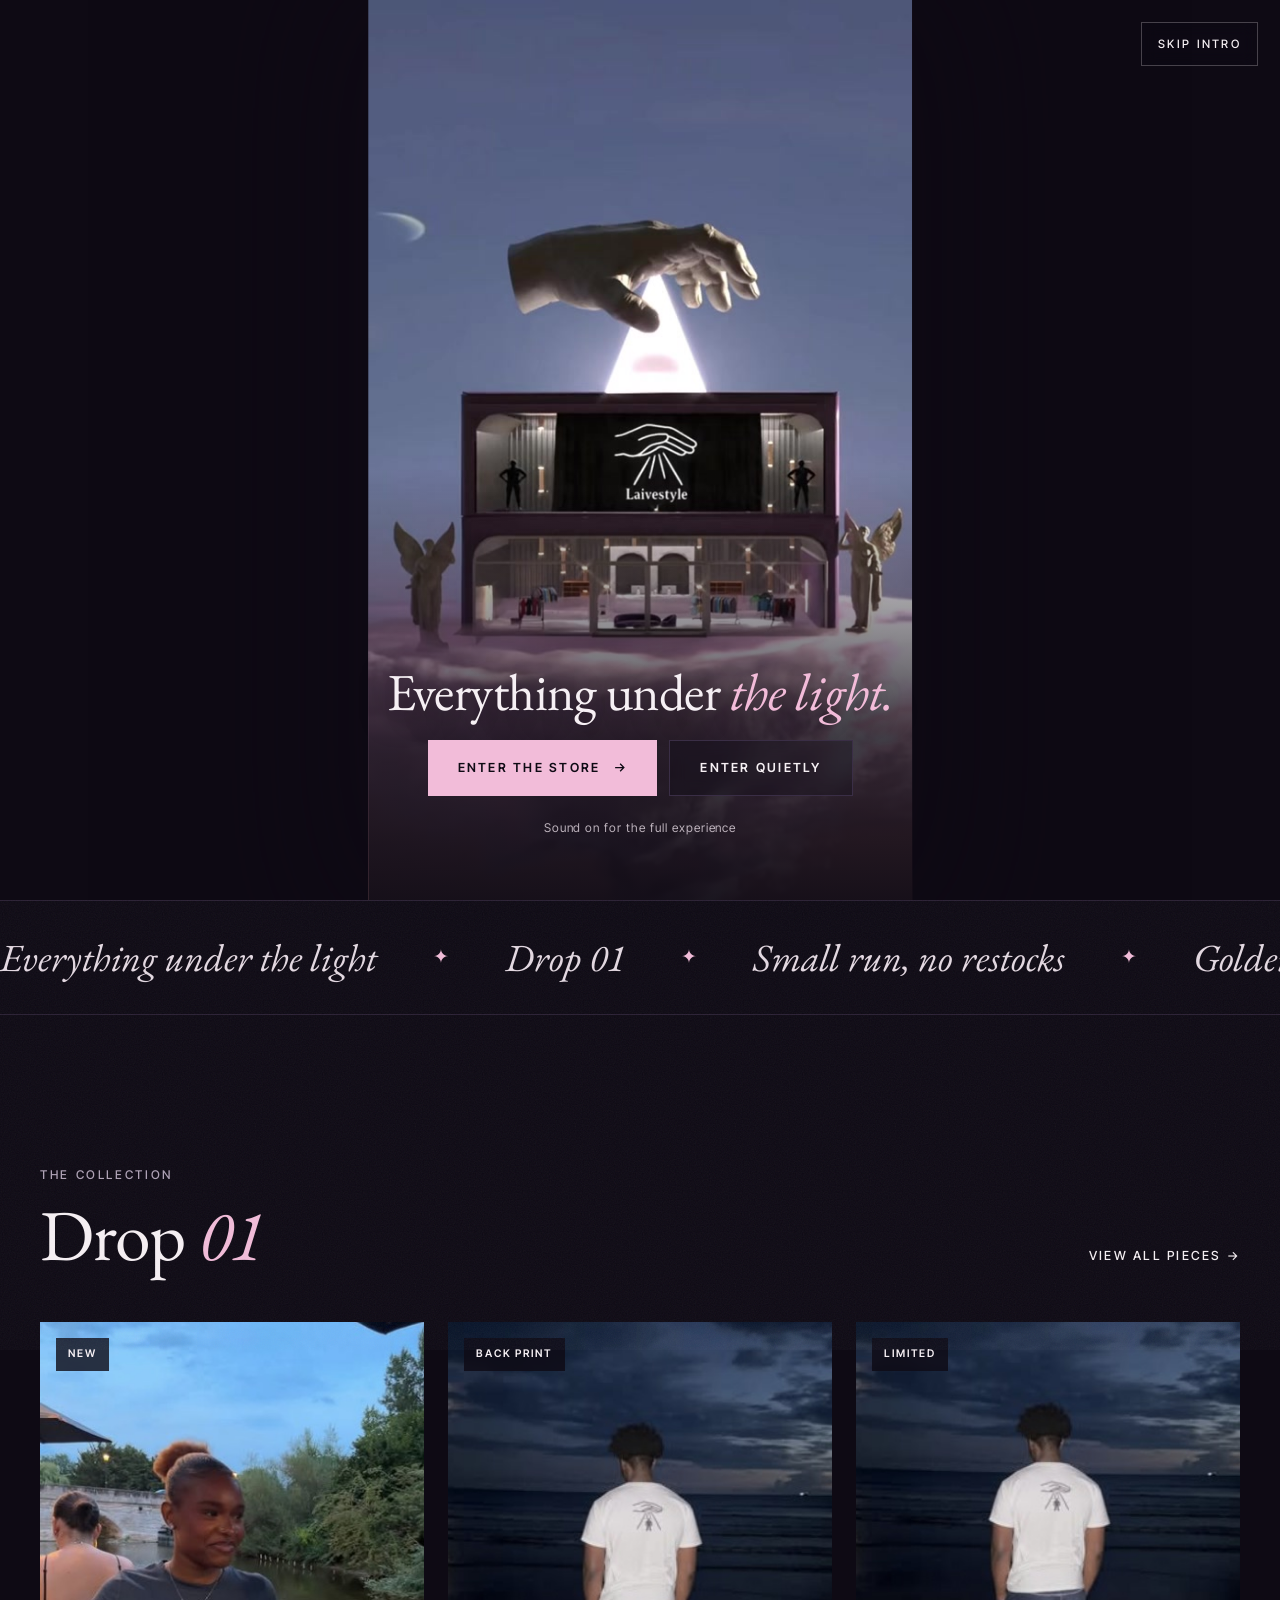
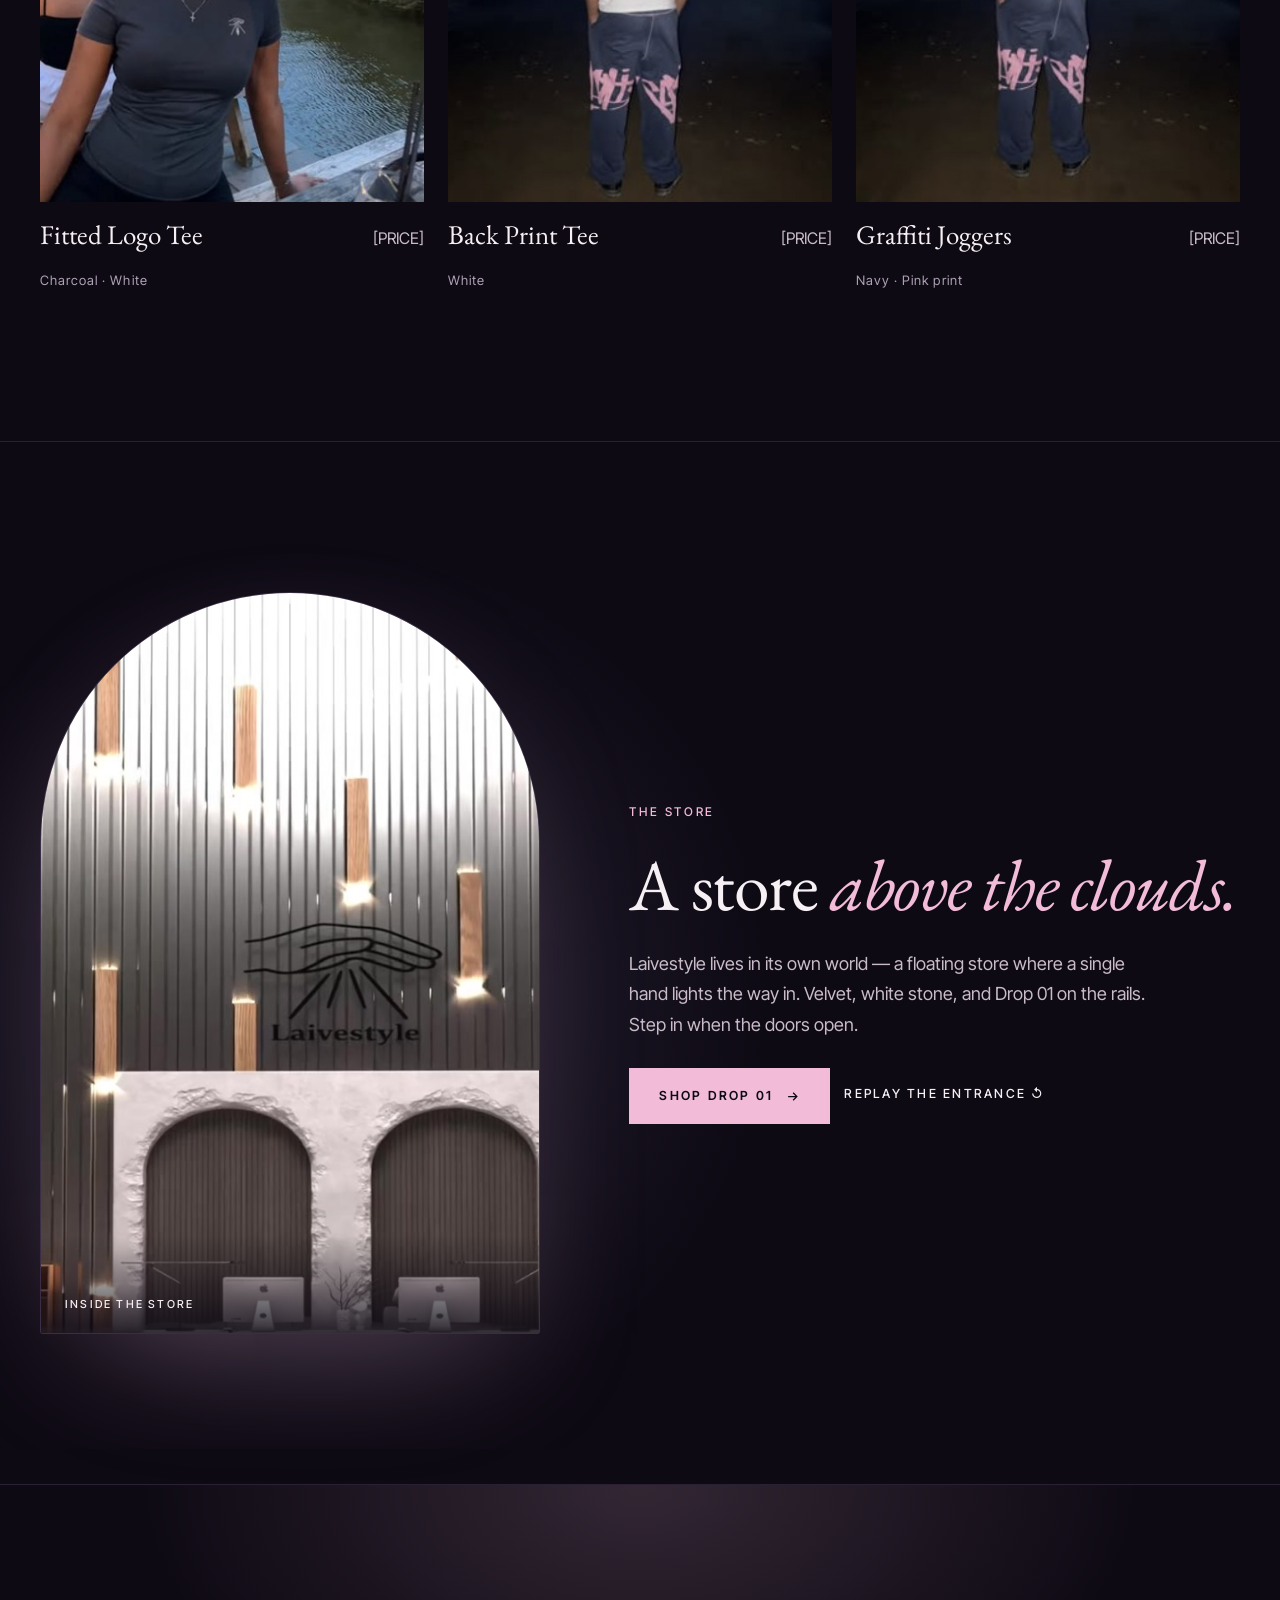
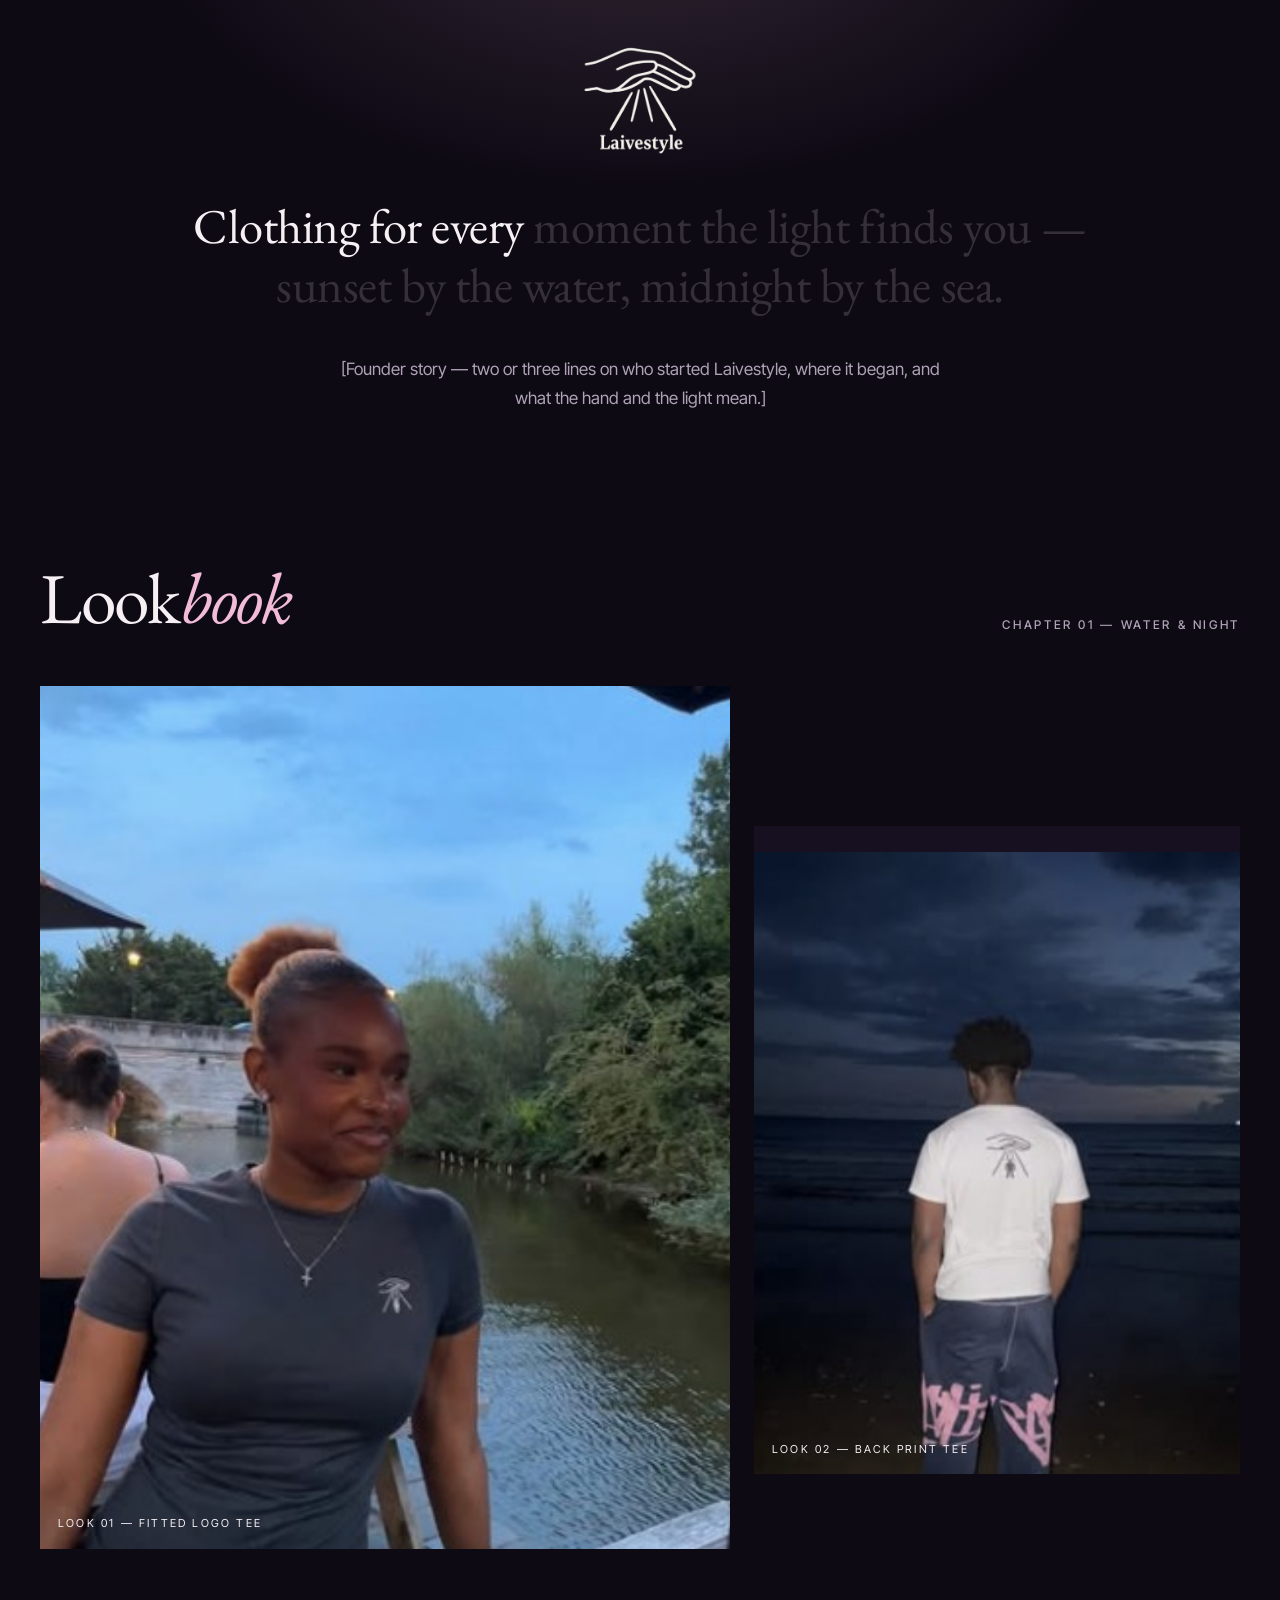
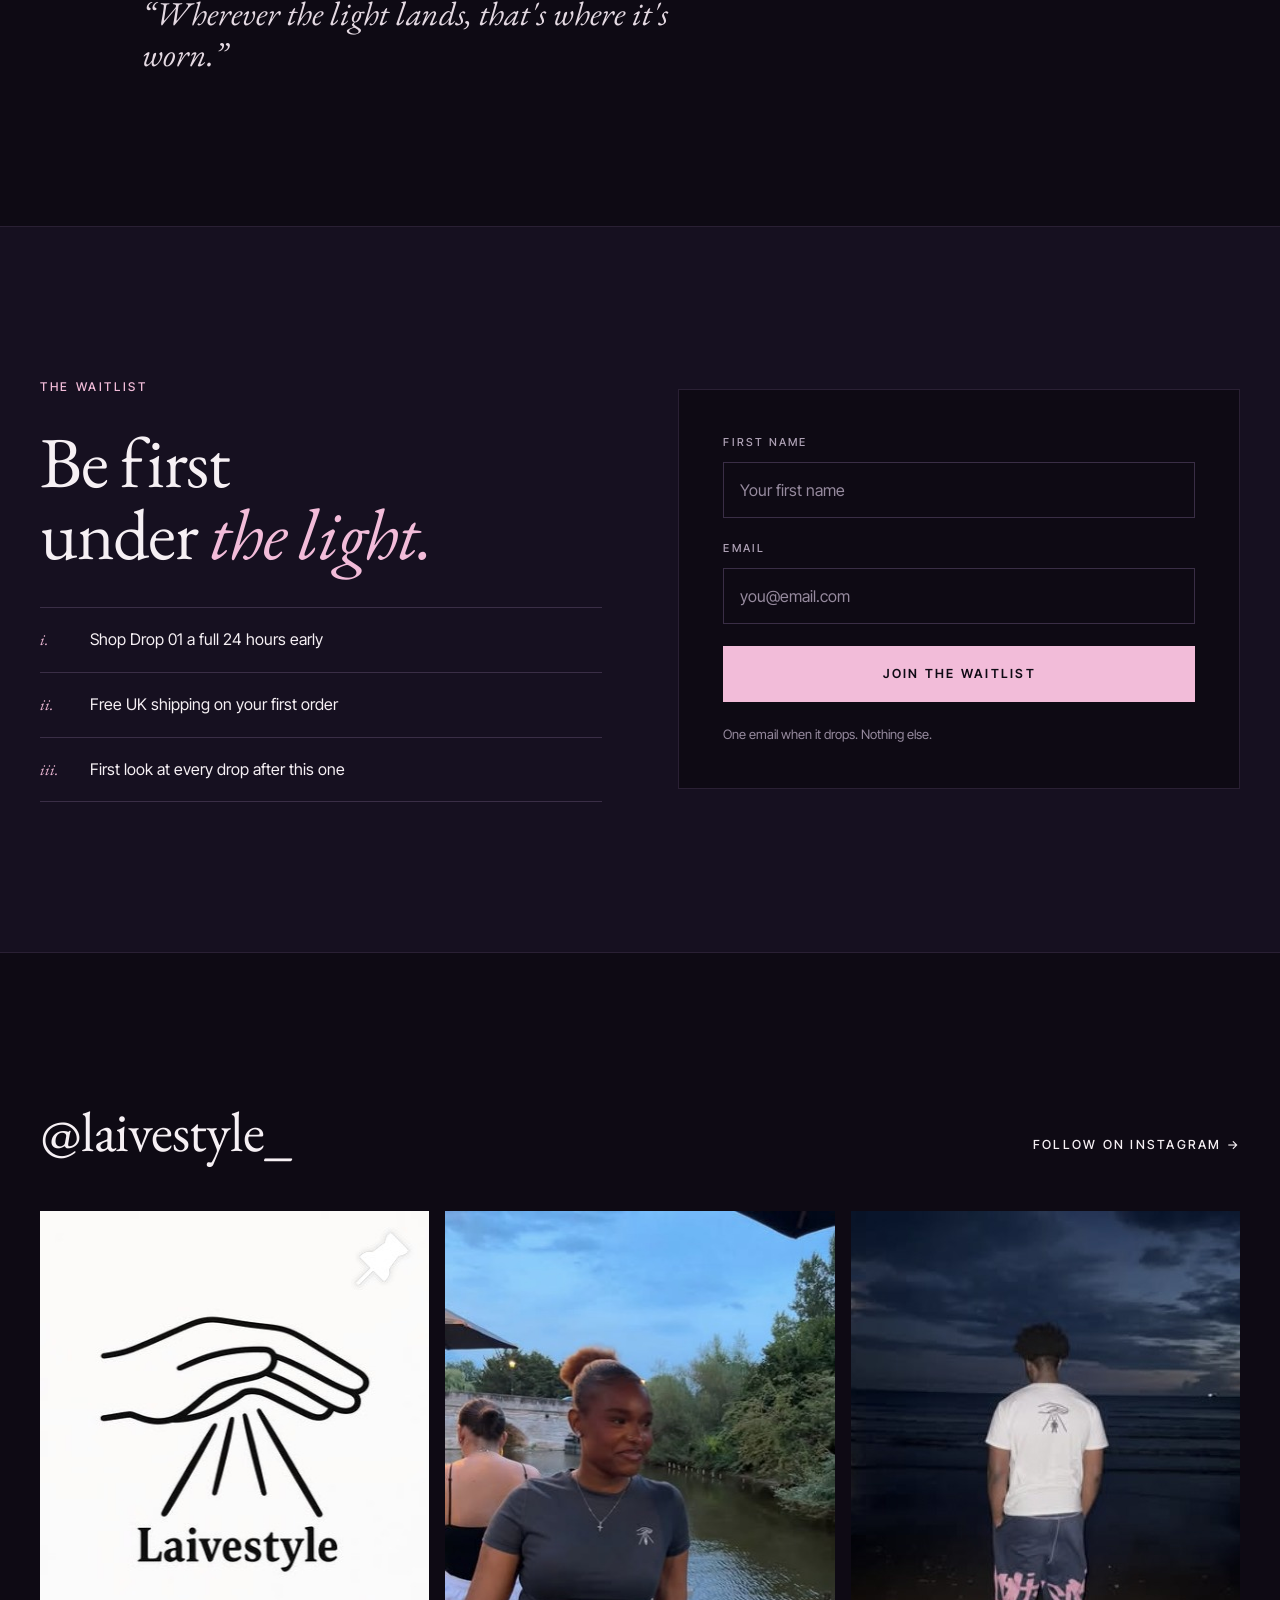
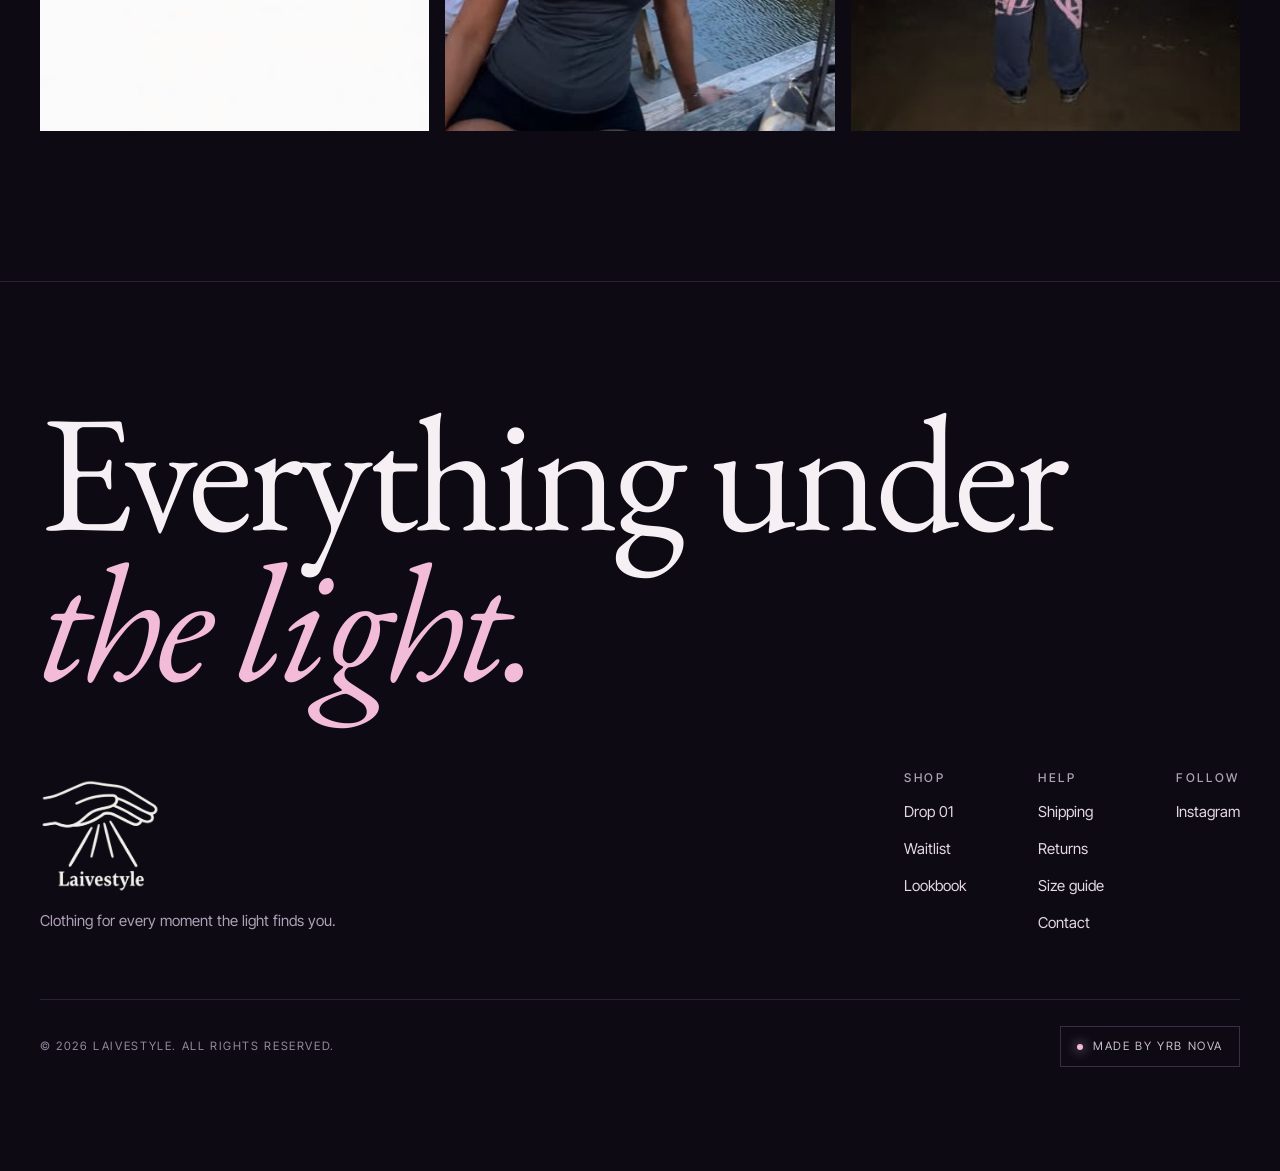
==== commit 3375b720: "Rebuild around the Laivestyle 3D world: floating-store intro with fly-in and their music, plum/pink " ====
--- a/index.html
+++ b/index.html
@@ -8,7 +8,7 @@
 <meta name="theme-color" content="#0A0B0E">
 <meta property="og:title" content="Laivestyle — Everything Under The Light">
 <meta property="og:description" content="Drop 01 is coming. Join the waitlist to shop it 24 hours early.">
-<meta property="og:image" content="assets/img/og.jpg">
+<meta property="og:image" content="assets/img/store-still.jpg">
 <meta property="og:type" content="website">
 <meta name="twitter:card" content="summary_large_image">
 <link rel="icon" type="image/png" href="assets/img/favicon.png">
@@ -22,17 +22,23 @@
 <body class="is-locked">
 <div class="grain" aria-hidden="true"></div>
 
-<!-- Intro: choose sound -->
-<div class="loader" id="loader" role="dialog" aria-label="Enter Laivestyle">
-  <div class="loader__beam" aria-hidden="true"></div>
-  <img class="loader__logo" src="assets/img/logo-white.png" alt="Laivestyle">
-  <div class="loader__bar" aria-hidden="true"><span></span></div>
-  <div class="loader__enter">
-    <button class="btn btn--gold" data-enter="sound">Enter with sound
-      <svg width="15" height="15" viewBox="0 0 24 24" fill="none" stroke="currentColor" stroke-width="2" aria-hidden="true"><path d="M5 12h14M13 6l6 6-6 6"/></svg></button>
-    <button class="btn btn--ghost" data-enter="quiet">Enter quietly</button>
-  </div>
-  <p class="loader__note">Best with headphones</p>
+<!-- Intro: the floating store -->
+<div class="loader" id="loader" role="dialog" aria-label="Enter the Laivestyle store">
+  <video class="intro__bg" src="assets/media/store-idle.mp4" autoplay muted loop playsinline aria-hidden="true"></video>
+  <div class="intro__stage">
+    <video id="introIdle" src="assets/media/store-idle.mp4" poster="assets/img/store-still.jpg" autoplay muted loop playsinline aria-label="The Laivestyle store floating above the clouds"></video>
+    <video class="intro__fly" id="introFly" src="assets/media/store-flyin.mp4" muted playsinline preload="auto" aria-hidden="true"></video>
+  </div>
+  <button class="intro__skip" data-enter="skip">Skip intro</button>
+  <div class="intro__ui">
+    <p class="intro__title">Everything under <em>the light.</em></p>
+    <div class="loader__enter">
+      <button class="btn btn--gold" data-enter="sound">Enter the store
+        <svg width="15" height="15" viewBox="0 0 24 24" fill="none" stroke="currentColor" stroke-width="2" aria-hidden="true"><path d="M5 12h14M13 6l6 6-6 6"/></svg></button>
+      <button class="btn btn--ghost" data-enter="quiet" style="background:rgba(14,10,20,.35);backdrop-filter:blur(8px)">Enter quietly</button>
+    </div>
+    <p class="loader__note">Sound on for the full experience</p>
+  </div>
 </div>
 
 <header class="header" id="header">
@@ -41,6 +47,7 @@
     <a class="nav__logo" href="#top" aria-label="Laivestyle home"><img src="assets/img/logo-white.png" alt="Laivestyle"></a>
     <div class="nav__links">
       <a class="link" href="#drop">Shop</a>
+      <a class="link" href="#store">The store</a>
       <a class="link" href="#story">Story</a>
       <a class="link" href="#lookbook">Lookbook</a>
       <a class="link" href="#waitlist">Waitlist</a>
@@ -57,6 +64,7 @@
 
 <div class="mobile-menu" id="mobileMenu">
   <a href="#drop">Shop <em>Drop 01</em></a>
+  <a href="#store">The store</a>
   <a href="#story">Story</a>
   <a href="#lookbook">Lookbook</a>
   <a href="#waitlist">Waitlist</a>
@@ -71,7 +79,7 @@
     <div class="hero__copy">
       <p class="eyebrow" data-hero="2">Laivestyle · Clothing · Est. 2026</p>
       <h1><span class="line"><span>Everything</span></span><span class="line"><span>under <em class="gold">the light.</em></span></span></h1>
-      <p class="hero__lede" data-hero="3">Pieces made for golden hours by the water and late nights by the sea. Drop 01 is a small run — the waitlist gets it first.</p>
+      <p class="hero__lede" data-hero="3">A store above the clouds, lit by one hand. Drop 01 is a small run of pieces made for golden hours and late nights — the waitlist gets it first.</p>
       <div class="hero__ctas" data-hero="4">
         <a class="btn btn--gold" href="#waitlist">Join the waitlist
           <svg width="15" height="15" viewBox="0 0 24 24" fill="none" stroke="currentColor" stroke-width="2" aria-hidden="true"><path d="M5 12h14M13 6l6 6-6 6"/></svg></a>
@@ -95,8 +103,8 @@
         <img src="assets/img/logo-white.png" alt="">
       </div>
       <div class="film__frame">
-        <video id="heroFilm" src="assets/media/hero-film.mp4" poster="assets/img/hero-poster.jpg" autoplay muted loop playsinline preload="auto" aria-label="Laivestyle Drop 01 film"></video>
-        <div class="film__cap"><span>Film 01 — Under the light</span><span style="display:flex;align-items:center;gap:8px"><i class="dot"></i>Playing</span></div>
+        <video id="heroFilm" src="assets/media/store-idle.mp4" poster="assets/img/store-still.jpg" autoplay muted loop playsinline preload="auto" aria-label="The Laivestyle store floating above the clouds"></video>
+        <div class="film__cap"><span>The store — above the clouds</span><span style="display:flex;align-items:center;gap:8px"><i class="dot"></i>Open soon</span></div>
       </div>
     </div>
   </div>
@@ -151,6 +159,22 @@
   </div>
 </section>
 
+<section class="section inside" id="store">
+  <div class="inside__glow" aria-hidden="true"></div>
+  <div class="wrap inside__grid">
+    <figure class="inside__media" data-reveal><img src="assets/img/store-interior.jpg" alt="Inside the Laivestyle store: white arches, velvet seating and the hand-of-light mark" data-parallax="0.06" loading="lazy"><figcaption>Inside the store</figcaption></figure>
+    <div class="inside__copy" data-reveal="d1">
+      <p class="eyebrow eyebrow--gold">The store</p>
+      <h2 class="h2">A store <em>above the clouds.</em></h2>
+      <p class="body">Laivestyle lives in its own world — a floating store where a single hand lights the way in. Velvet, white stone, and Drop 01 on the rails. Step in when the doors open.</p>
+      <div class="inside__ctas">
+        <a class="btn btn--gold" href="#drop">Shop Drop 01 <svg width="15" height="15" viewBox="0 0 24 24" fill="none" stroke="currentColor" stroke-width="2" aria-hidden="true"><path d="M5 12h14M13 6l6 6-6 6"/></svg></a>
+        <button class="link" data-replay>Replay the entrance ↺</button>
+      </div>
+    </div>
+  </div>
+</section>
+
 <section class="section story" id="story">
   <div class="story__glow" aria-hidden="true"></div>
   <div class="wrap story__inner">
@@ -239,6 +263,7 @@
 </footer>
 
 <!-- Music -->
+<audio id="introMusic" src="assets/media/intro-music.mp3" preload="auto"></audio>
 <audio id="track" src="assets/media/under-the-light.mp3" loop preload="none"></audio>
 <button class="player" id="player" aria-label="Play music" aria-pressed="false">
   <span class="eq" aria-hidden="true"><span></span><span></span><span></span><span></span></span>
--- a/css/style.css
+++ b/css/style.css
@@ -2,9 +2,9 @@
    Concept site designed & built by YRB Nova */
 
 :root{
-  --bg:#0A0B0E; --surface:#111216; --surface-2:#16181D; --line:#1F2128; --line-2:#2C2F37;
-  --ink:#F2EEE6; --ink-2:#D8D3C9; --muted:#9C9890; --dim:#8C8880;
-  --gold:#E9C987; --gold-2:#F5DCA6; --gold-a:rgba(233,201,135,.28);
+  --bg:#0E0A14; --surface:#161020; --surface-2:#1D1528; --line:#2A2034; --line-2:#3A2E46;
+  --ink:#F6F0F4; --ink-2:#E4D9E2; --muted:#AFA2B6; --dim:#968A9E;
+  --gold:#F2BCD9; --gold-2:#F9D9EA; --gold-a:rgba(242,188,217,.28);--lav:#B9AAF2;
   --serif:'EB Garamond', Georgia, serif; --sans:'Inter Tight', system-ui, sans-serif;
   --ease:cubic-bezier(.2,.7,.2,1); --ease-in-out:cubic-bezier(.7,0,.2,1);
   --wrap:1320px; --pad:clamp(20px,4vw,40px);
@@ -47,25 +47,42 @@
 .link::after{content:"";position:absolute;left:0;bottom:0;width:100%;height:1px;background:var(--gold);transform:scaleX(0);transform-origin:right;transition:transform .5s var(--ease)}
 .link:hover::after{transform:scaleX(1);transform-origin:left}
 
-/* ---------- loader / enter ---------- */
-.loader{position:fixed;inset:0;z-index:100;background:var(--bg);display:flex;flex-direction:column;align-items:center;justify-content:center;gap:36px;padding:24px;text-align:center;transition:clip-path 1.2s var(--ease-in-out),visibility 0s 1.2s;clip-path:inset(0 0 0 0)}
+/* ---------- intro: the floating store ---------- */
+.loader{position:fixed;inset:0;z-index:100;background:var(--bg);overflow:hidden;transition:clip-path 1.3s var(--ease-in-out),visibility 0s 1.3s;clip-path:inset(0 0 0 0)}
 .loader.is-done{clip-path:inset(0 0 100% 0);visibility:hidden}
-.loader__beam{position:absolute;top:0;left:50%;width:min(900px,160vw);height:70vh;transform:translateX(-50%);background:conic-gradient(from 180deg at 50% 0%,transparent 160deg,rgba(233,201,135,.16) 172deg,rgba(233,201,135,.04) 178deg,rgba(233,201,135,.16) 184deg,transparent 196deg);filter:blur(8px);opacity:0;animation:beamIn 1.6s .3s var(--ease) forwards;pointer-events:none}
-@keyframes beamIn{to{opacity:1}}
-.loader__logo{width:132px;opacity:0;transform:translateY(12px);animation:rise 1s .2s var(--ease) forwards}
-.loader__bar{width:180px;height:1px;background:var(--line-2);position:relative;overflow:hidden}
-.loader__bar span{position:absolute;inset:0;background:var(--gold);transform-origin:left;transform:scaleX(0);animation:load 1.6s .4s var(--ease) forwards}
-@keyframes load{to{transform:scaleX(1)}}
+.intro__bg{position:absolute;inset:-6%;width:112%;height:112%;object-fit:cover;filter:blur(40px) saturate(1.35) brightness(.78);transform:scale(1.05)}
+.intro__stage{position:absolute;top:0;bottom:0;left:50%;transform:translateX(-50%);height:100%;aspect-ratio:592/980;max-width:100%;overflow:hidden;box-shadow:0 0 160px 40px rgba(14,10,20,.55)}
+.intro__stage video{position:absolute;inset:0;width:100%;height:100%;object-fit:cover}
+.intro__fly{opacity:0;transition:opacity .35s}
+.loader.is-flying .intro__fly{opacity:1}
+.intro__stage::after{content:"";position:absolute;inset:0;background:linear-gradient(180deg,transparent 52%,rgba(14,10,20,.78) 82%,rgba(14,10,20,.95));transition:opacity .6s;pointer-events:none}
+.loader.is-flying .intro__stage::after{opacity:0}
+.intro__ui{position:absolute;left:0;right:0;bottom:clamp(36px,7vh,72px);z-index:2;display:flex;flex-direction:column;align-items:center;gap:22px;padding:0 20px;text-align:center;transition:opacity .6s var(--ease),transform .6s var(--ease)}
+.loader.is-flying .intro__ui,.loader.is-flying .intro__skip{opacity:0;transform:translateY(16px);pointer-events:none}
+.intro__title{margin:0;font-family:var(--serif);font-weight:400;font-size:clamp(34px,4.4vw,52px);line-height:1;letter-spacing:-.01em;text-shadow:0 4px 30px rgba(14,10,20,.6)}
+.intro__title em{color:var(--gold)}
 .loader__enter{display:flex;flex-wrap:wrap;justify-content:center;gap:12px;opacity:0;transform:translateY(12px);pointer-events:none;transition:opacity .8s var(--ease),transform .8s var(--ease)}
 .loader.is-ready .loader__enter{opacity:1;transform:none;pointer-events:auto}
-.loader.is-ready .loader__bar{opacity:0;transition:opacity .4s}
-.loader__note{font-size:12px;color:var(--dim);letter-spacing:.06em;margin:0;opacity:0;transition:opacity .8s .2s}
-.loader.is-ready .loader__note{opacity:1}
+.loader__note{font-size:12px;color:var(--ink-2);letter-spacing:.08em;margin:0;opacity:.8}
+.intro__skip{position:absolute;top:22px;right:22px;z-index:3;font-size:11.5px;font-weight:500;letter-spacing:.2em;text-transform:uppercase;padding:12px 16px;border:1px solid rgba(246,240,244,.25);background:rgba(14,10,20,.35);backdrop-filter:blur(8px);transition:opacity .5s,border-color .3s}
+.intro__skip:hover{border-color:var(--gold)}
 @keyframes rise{to{opacity:1;transform:none}}
+
+/* ---------- step inside ---------- */
+.inside{position:relative;overflow:hidden;border-top:1px solid var(--line)}
+.inside__glow{position:absolute;top:10%;left:-10%;width:900px;height:900px;background:radial-gradient(closest-side,rgba(185,170,242,.14),transparent);pointer-events:none}
+.inside__grid{position:relative;display:grid;grid-template-columns:minmax(0,.9fr) minmax(0,1.1fr);gap:clamp(40px,7vw,110px);align-items:center}
+.inside__media{margin:0;position:relative;aspect-ratio:592/880;max-height:780px;border-radius:999px 999px 6px 6px;overflow:hidden;border:1px solid var(--line-2);box-shadow:0 50px 140px -50px rgba(242,188,217,.35)}
+.inside__media img{width:100%;height:118%;object-fit:cover;object-position:center 30%}
+.inside__media figcaption{position:absolute;left:0;right:0;bottom:0;padding:60px 24px 20px;background:linear-gradient(transparent,rgba(14,10,20,.85));font-size:11px;font-weight:500;letter-spacing:.2em;text-transform:uppercase}
+.inside__copy{display:flex;flex-direction:column;gap:28px}
+.inside__copy p.body{margin:0;max-width:520px;font-size:18px;line-height:1.7;color:#C9BCC8}
+.inside__ctas{display:flex;flex-wrap:wrap;gap:14px;align-items:center}
+@media (max-width:980px){.inside__grid{grid-template-columns:1fr}.inside__media{max-width:440px;width:100%;justify-self:center}}
 
 /* ---------- header ---------- */
 .header{position:fixed;top:0;left:0;right:0;z-index:50;transition:background-color .5s,border-color .5s,transform .5s var(--ease);border-bottom:1px solid transparent}
-.header.is-scrolled{background:rgba(10,11,14,.78);backdrop-filter:blur(14px);-webkit-backdrop-filter:blur(14px);border-bottom-color:var(--line)}
+.header.is-scrolled{background:rgba(14,10,20,.78);backdrop-filter:blur(14px);-webkit-backdrop-filter:blur(14px);border-bottom-color:var(--line)}
 .header.is-hidden{transform:translateY(-100%)}
 .announce{text-align:center;padding:10px 16px;font-size:11.5px;font-weight:500;letter-spacing:.2em;color:var(--gold);border-bottom:1px solid var(--line);text-transform:uppercase}
 .nav{display:flex;align-items:center;justify-content:space-between;gap:16px;height:84px}
@@ -89,18 +106,18 @@
 /* ---------- hero ---------- */
 .hero{position:relative;min-height:100svh;padding:170px 0 80px;display:flex;align-items:center;overflow:hidden;isolation:isolate}
 .hero__rays{position:absolute;top:-10%;left:62%;width:1400px;height:130%;transform:translateX(-50%);z-index:-1;pointer-events:none;
-  background:conic-gradient(from 180deg at 50% 0%,transparent 150deg,rgba(233,201,135,.10) 160deg,transparent 165deg,rgba(233,201,135,.14) 171deg,transparent 175deg,rgba(233,201,135,.18) 180deg,transparent 185deg,rgba(233,201,135,.12) 190deg,transparent 196deg,rgba(233,201,135,.08) 202deg,transparent 212deg);
+  background:conic-gradient(from 180deg at 50% 0%,transparent 150deg,rgba(242,188,217,.10) 160deg,transparent 165deg,rgba(242,188,217,.14) 171deg,transparent 175deg,rgba(242,188,217,.18) 180deg,transparent 185deg,rgba(242,188,217,.12) 190deg,transparent 196deg,rgba(242,188,217,.08) 202deg,transparent 212deg);
   filter:blur(6px);transform-origin:50% 0;animation:sway 14s ease-in-out infinite alternate}
 @keyframes sway{from{transform:translateX(-50%) rotate(-3deg)}to{transform:translateX(-50%) rotate(3deg)}}
-.hero__glow{position:absolute;top:-25%;left:62%;width:900px;height:700px;transform:translateX(-50%);z-index:-1;background:radial-gradient(closest-side,rgba(233,201,135,.22),transparent);animation:breathe 8s ease-in-out infinite;pointer-events:none}
+.hero__glow{position:absolute;top:-25%;left:62%;width:1000px;height:760px;transform:translateX(-50%);z-index:-1;background:radial-gradient(closest-side,rgba(242,188,217,.20),rgba(185,170,242,.10) 55%,transparent);animation:breathe 8s ease-in-out infinite;pointer-events:none}
 @keyframes breathe{0%,100%{opacity:.6}50%{opacity:1}}
-.hero__spot{position:absolute;width:520px;height:520px;border-radius:50%;z-index:-1;pointer-events:none;background:radial-gradient(closest-side,rgba(233,201,135,.10),transparent);transform:translate(-50%,-50%);left:var(--mx,70%);top:var(--my,40%);transition:left .6s var(--ease),top .6s var(--ease)}
+.hero__spot{position:absolute;width:520px;height:520px;border-radius:50%;z-index:-1;pointer-events:none;background:radial-gradient(closest-side,rgba(242,188,217,.10),transparent);transform:translate(-50%,-50%);left:var(--mx,70%);top:var(--my,40%);transition:left .6s var(--ease),top .6s var(--ease)}
 .hero__grid{display:grid;grid-template-columns:minmax(0,1.15fr) minmax(0,.85fr);gap:clamp(40px,6vw,96px);align-items:center}
 .hero__copy{display:flex;flex-direction:column;gap:30px}
 .hero h1{margin:0;font-family:var(--serif);font-weight:400;font-size:clamp(58px,8.6vw,138px);line-height:.94;letter-spacing:-.025em}
 .hero h1 .line{display:block;overflow:hidden;padding-bottom:.06em}
 .hero h1 .line > span{display:inline-block}
-.hero__lede{margin:0;max-width:470px;font-size:18px;line-height:1.65;color:#B9B5AD}
+.hero__lede{margin:0;max-width:470px;font-size:18px;line-height:1.65;color:#C9BCC8}
 .hero__ctas{display:flex;flex-wrap:wrap;gap:14px}
 .countdown{display:flex;flex-direction:column;gap:14px;padding-top:26px;border-top:1px solid var(--line);max-width:540px}
 .countdown__row{display:flex;gap:clamp(18px,3vw,34px);align-items:baseline;font-variant-numeric:tabular-nums}
@@ -111,9 +128,9 @@
 @keyframes tick{from{opacity:.35;transform:translateY(-6px)}to{opacity:1;transform:none}}
 
 .film{position:relative;justify-self:center;width:100%;max-width:470px}
-.film__frame{position:relative;aspect-ratio:3/4;border-radius:999px 999px 6px 6px;overflow:hidden;border:1px solid var(--line-2);background:var(--surface);box-shadow:0 40px 120px -40px rgba(233,201,135,.25)}
+.film__frame{position:relative;aspect-ratio:3/4;border-radius:999px 999px 6px 6px;overflow:hidden;border:1px solid var(--line-2);background:var(--surface);box-shadow:0 40px 120px -40px rgba(242,188,217,.25)}
 .film__frame video,.film__frame img{width:100%;height:100%;object-fit:cover}
-.film__frame::after{content:"";position:absolute;inset:0;background:linear-gradient(180deg,rgba(233,201,135,.10),transparent 30%,transparent 55%,rgba(10,11,14,.85));pointer-events:none}
+.film__frame::after{content:"";position:absolute;inset:0;background:linear-gradient(180deg,rgba(242,188,217,.10),transparent 30%,transparent 55%,rgba(14,10,20,.85));pointer-events:none}
 .film__cap{position:absolute;left:24px;right:24px;bottom:22px;z-index:2;display:flex;justify-content:space-between;align-items:center;font-size:11px;font-weight:500;letter-spacing:.2em;text-transform:uppercase}
 .dot{width:7px;height:7px;border-radius:50%;background:var(--gold);display:inline-block;box-shadow:0 0 12px var(--gold);animation:pulse 2s ease-in-out infinite}
 @keyframes pulse{50%{opacity:.35}}
@@ -146,17 +163,17 @@
 .card__media img{width:100%;height:100%;object-fit:cover;transform:scale(1.08);transition:transform 1.4s var(--ease)}
 .card.is-in .card__media img{transform:scale(1)}
 .card:hover .card__media img{transform:scale(1.05)}
-.card__tag{position:absolute;left:16px;top:16px;font-size:10.5px;font-weight:600;letter-spacing:.18em;padding:8px 12px;background:rgba(10,11,14,.8);backdrop-filter:blur(6px)}
+.card__tag{position:absolute;left:16px;top:16px;font-size:10.5px;font-weight:600;letter-spacing:.18em;padding:8px 12px;background:rgba(14,10,20,.8);backdrop-filter:blur(6px)}
 .card__quick{position:absolute;left:16px;right:16px;bottom:16px;min-height:50px;background:var(--ink);color:var(--bg);font-size:11.5px;font-weight:600;letter-spacing:.18em;display:flex;align-items:center;justify-content:center;transform:translateY(calc(100% + 20px));transition:transform .6s var(--ease)}
 .card:hover .card__quick,.card:focus-within .card__quick{transform:none}
 .card__row{display:flex;justify-content:space-between;align-items:baseline;gap:12px}
 .card__name{font-family:var(--serif);font-size:27px;line-height:1.1}
-.card__price{color:#B9B5AD}
+.card__price{color:#C9BCC8}
 .card__meta{font-size:13px;letter-spacing:.08em;color:var(--muted)}
 
 /* story */
 .story{position:relative;border-top:1px solid var(--line);overflow:hidden;text-align:center}
-.story__glow{position:absolute;top:-300px;left:50%;width:1000px;height:600px;transform:translateX(-50%);background:radial-gradient(closest-side,rgba(233,201,135,.16),transparent);pointer-events:none}
+.story__glow{position:absolute;top:-300px;left:50%;width:1000px;height:600px;transform:translateX(-50%);background:radial-gradient(closest-side,rgba(242,188,217,.16),transparent);pointer-events:none}
 .story__inner{position:relative;max-width:1000px;margin:0 auto;display:flex;flex-direction:column;align-items:center;gap:40px}
 .story__logo{width:116px}
 .story__text{margin:0;font-family:var(--serif);font-size:clamp(30px,3.8vw,54px);line-height:1.22;letter-spacing:-.01em}
@@ -176,7 +193,7 @@
 
 /* waitlist */
 .waitlist{position:relative;background:var(--surface);border-top:1px solid var(--line);border-bottom:1px solid var(--line);overflow:hidden}
-.waitlist__rays{position:absolute;top:0;right:-10%;width:900px;height:120%;background:conic-gradient(from 180deg at 50% 0%,transparent 165deg,rgba(233,201,135,.10) 175deg,transparent 180deg,rgba(233,201,135,.08) 186deg,transparent 196deg);filter:blur(6px);pointer-events:none}
+.waitlist__rays{position:absolute;top:0;right:-10%;width:900px;height:120%;background:conic-gradient(from 180deg at 50% 0%,transparent 165deg,rgba(242,188,217,.10) 175deg,transparent 180deg,rgba(242,188,217,.08) 186deg,transparent 196deg);filter:blur(6px);pointer-events:none}
 .waitlist__grid{position:relative;display:grid;grid-template-columns:repeat(2,minmax(0,1fr));gap:clamp(40px,6vw,88px);align-items:center}
 .perks{border-top:1px solid var(--line-2);margin-top:8px}
 .perks div{display:flex;gap:20px;padding:19px 0;border-bottom:1px solid var(--line-2);font-size:16px}
@@ -195,9 +212,9 @@
 
 /* instagram */
 .ig{display:grid;grid-template-columns:repeat(3,minmax(0,1fr));gap:16px}
-.ig a{position:relative;aspect-ratio:3/4;overflow:hidden;background:#F4F2EE}
+.ig a{position:relative;aspect-ratio:3/4;overflow:hidden;background:#F3EEF2}
 .ig img{width:100%;height:100%;object-fit:cover;transition:transform 1.2s var(--ease),filter .6s}
-.ig a::after{content:"View on Instagram";position:absolute;inset:0;display:grid;place-items:center;background:rgba(10,11,14,.55);font-size:11.5px;letter-spacing:.2em;text-transform:uppercase;opacity:0;transition:opacity .5s}
+.ig a::after{content:"View on Instagram";position:absolute;inset:0;display:grid;place-items:center;background:rgba(14,10,20,.55);font-size:11.5px;letter-spacing:.2em;text-transform:uppercase;opacity:0;transition:opacity .5s}
 .ig a:hover img{transform:scale(1.05)}
 .ig a:hover::after{opacity:1}
 
@@ -214,12 +231,12 @@
 .footer__links a{color:var(--ink-2);transition:color .3s}
 .footer__links a:hover{color:var(--gold)}
 .footer__bar{display:flex;flex-wrap:wrap;justify-content:space-between;align-items:center;gap:16px;border-top:1px solid var(--line);padding:26px 0 104px;font-size:11.5px;letter-spacing:.14em;color:var(--dim);text-transform:uppercase}
-.credit{display:inline-flex;align-items:center;gap:10px;border:1px solid var(--line-2);padding:10px 16px;color:#B9B5AD;transition:border-color .4s,color .4s}
+.credit{display:inline-flex;align-items:center;gap:10px;border:1px solid var(--line-2);padding:10px 16px;color:#C9BCC8;transition:border-color .4s,color .4s}
 .credit:hover{border-color:var(--gold);color:var(--gold)}
 .credit .dot{width:6px;height:6px}
 
 /* ---------- music player ---------- */
-.player{position:fixed;left:20px;bottom:20px;z-index:60;display:flex;align-items:center;gap:14px;height:54px;padding:0 20px 0 16px;background:rgba(17,18,22,.82);backdrop-filter:blur(14px);-webkit-backdrop-filter:blur(14px);border:1px solid var(--line-2);border-radius:999px;transition:border-color .4s,transform .6s var(--ease),opacity .6s;transform:translateY(120%);opacity:0}
+.player{position:fixed;left:20px;bottom:20px;z-index:60;display:flex;align-items:center;gap:14px;height:54px;padding:0 20px 0 16px;background:rgba(22,16,32,.82);backdrop-filter:blur(14px);-webkit-backdrop-filter:blur(14px);border:1px solid var(--line-2);border-radius:999px;transition:border-color .4s,transform .6s var(--ease),opacity .6s;transform:translateY(120%);opacity:0}
 .player.is-shown{transform:none;opacity:1}
 .player:hover{border-color:var(--gold)}
 .eq{display:flex;align-items:flex-end;gap:3px;height:16px;width:20px}
@@ -277,7 +294,7 @@
 .stage img{position:absolute;inset:0;width:100%;height:100%;object-fit:cover;transition:opacity .7s var(--ease),transform .7s var(--ease)}
 .stage img.out{opacity:0;transform:scale(1.04)}
 .stage.zoom img{transform:scale(1.6)}
-.stage__tag{position:absolute;left:18px;bottom:18px;background:rgba(10,11,14,.82);font-size:11px;font-weight:500;letter-spacing:.18em;padding:10px 14px;z-index:2}
+.stage__tag{position:absolute;left:18px;bottom:18px;background:rgba(14,10,20,.82);font-size:11px;font-weight:500;letter-spacing:.18em;padding:10px 14px;z-index:2}
 .buy{position:sticky;top:120px;display:flex;flex-direction:column;gap:30px}
 .buy h1{margin:0;font-family:var(--serif);font-weight:400;font-size:clamp(44px,4.6vw,68px);line-height:1;letter-spacing:-.015em}
 .buy__price{font-size:20px;color:var(--ink-2)}
@@ -292,7 +309,7 @@
 .size.on{background:var(--ink);color:var(--bg);border-color:var(--ink)}
 .sizes.shake{animation:shake .5s}
 @keyframes shake{20%,60%{transform:translateX(-6px)}40%,80%{transform:translateX(6px)}}
-.buy__desc{margin:0;font-size:16px;line-height:1.7;color:#B9B5AD}
+.buy__desc{margin:0;font-size:16px;line-height:1.7;color:#C9BCC8}
 .acc{border-top:1px solid var(--line-2)}
 .acc details{border-bottom:1px solid var(--line-2);padding:20px 0}
 .acc summary{list-style:none;cursor:pointer;display:flex;justify-content:space-between;align-items:center;font-size:12.5px;font-weight:500;letter-spacing:.16em;text-transform:uppercase}
@@ -329,7 +346,7 @@
   .thumbs button{width:72px}
   .player{left:12px;bottom:12px;height:48px}
   .player__track{font-size:14px}
-  .sticky-buy{display:flex;position:fixed;left:0;right:0;bottom:0;z-index:55;padding:12px 16px calc(12px + env(safe-area-inset-bottom));background:rgba(10,11,14,.92);backdrop-filter:blur(12px);border-top:1px solid var(--line);transform:translateY(110%);transition:transform .5s var(--ease)}
+  .sticky-buy{display:flex;position:fixed;left:0;right:0;bottom:0;z-index:55;padding:12px 16px calc(12px + env(safe-area-inset-bottom));background:rgba(14,10,20,.92);backdrop-filter:blur(12px);border-top:1px solid var(--line);transform:translateY(110%);transition:transform .5s var(--ease)}
   .sticky-buy.show{transform:none}
   .pdp .player{bottom:84px}
 }
@@ -339,7 +356,7 @@
   .hero__grid{position:static}
   .film{position:absolute;inset:0;max-width:none;z-index:-1}
   .film__frame{height:100%;aspect-ratio:auto;border-radius:0;border:0;box-shadow:none}
-  .film__frame::after{background:linear-gradient(180deg,rgba(10,11,14,.55) 0%,rgba(10,11,14,.25) 30%,rgba(10,11,14,.75) 62%,#0A0B0E 100%)}
+  .film__frame::after{background:linear-gradient(180deg,rgba(14,10,20,.5) 0%,rgba(14,10,20,.55) 28%,rgba(14,10,20,.8) 55%,#0E0A14 100%)}
   .film__cap,.badge{display:none}
   .hero__lede{color:#D8D3C9}
   .hero h1{font-size:clamp(54px,15vw,72px)}
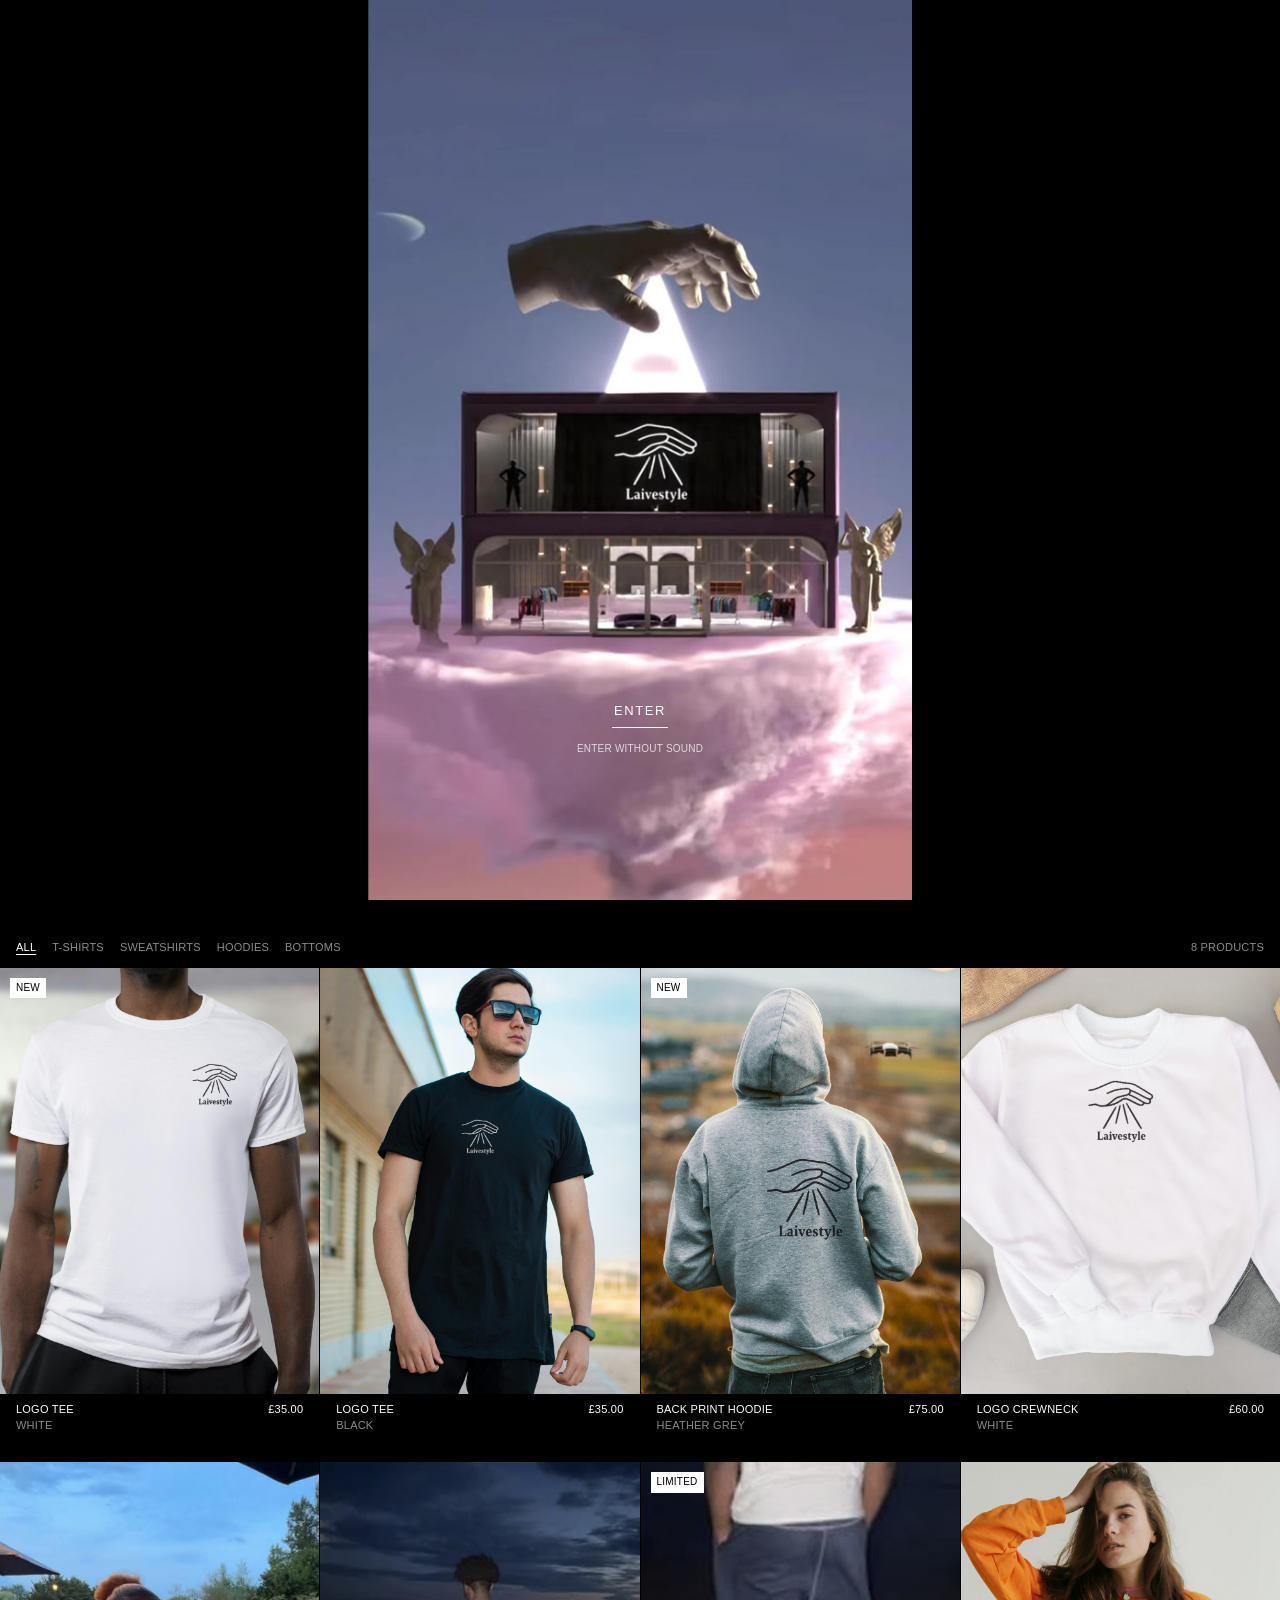
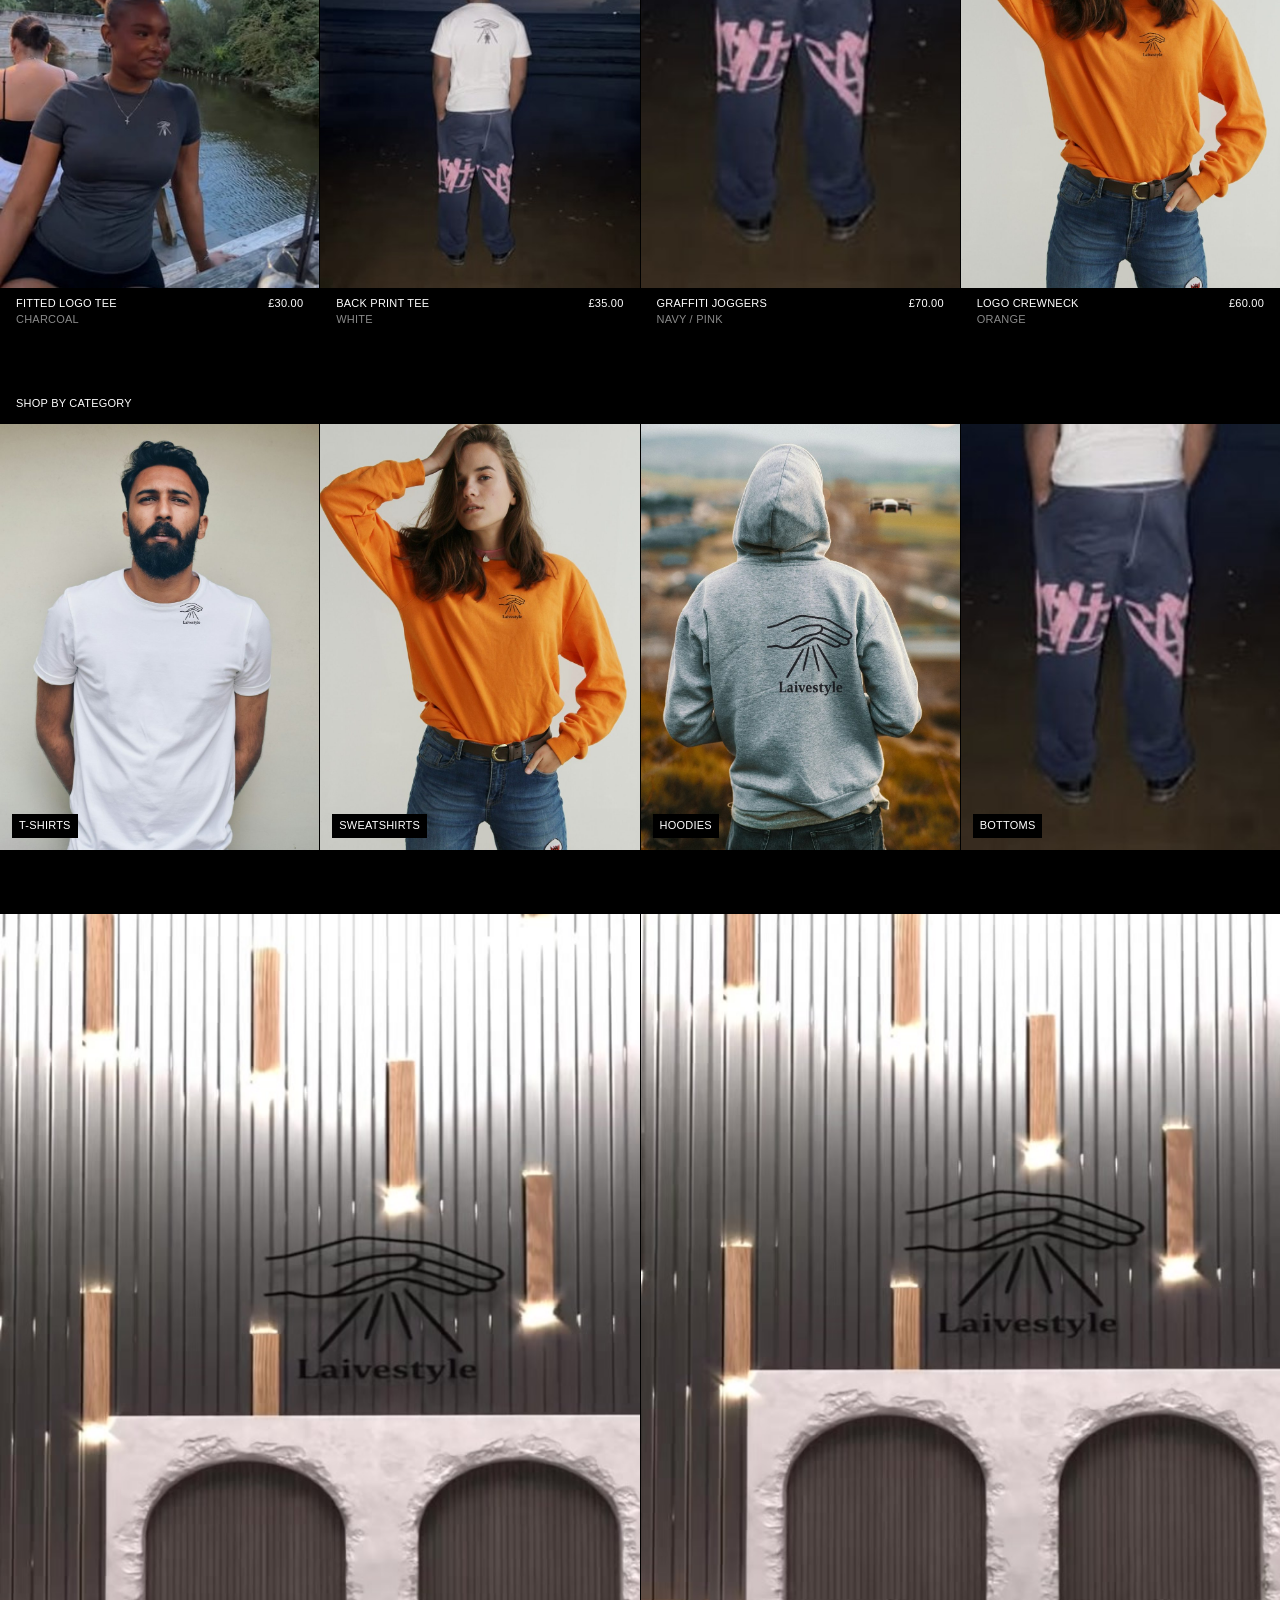
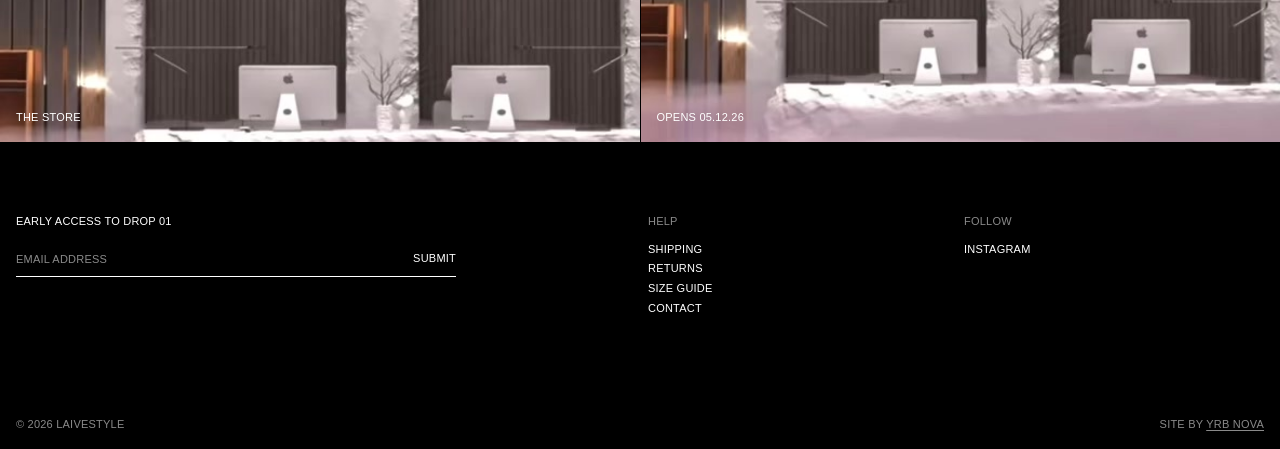
==== commit ee90e99e: "Rebuild as a proper store: product shots with Laivestyle mark, catalogue with prices, filters, categ" ====
--- a/index.html
+++ b/index.html
@@ -3,281 +3,110 @@
 <head>
 <meta charset="utf-8">
 <meta name="viewport" content="width=device-width, initial-scale=1, viewport-fit=cover">
-<title>Laivestyle — Everything Under The Light</title>
-<meta name="description" content="Laivestyle is clothing for every moment the light finds you. Drop 01 is a small run — join the waitlist to shop it 24 hours early.">
-<meta name="theme-color" content="#0A0B0E">
-<meta property="og:title" content="Laivestyle — Everything Under The Light">
-<meta property="og:description" content="Drop 01 is coming. Join the waitlist to shop it 24 hours early.">
+<title>Laivestyle</title>
+<meta name="description" content="Laivestyle. Everything under the light. Drop 01 — 05.12.26.">
+<meta name="theme-color" content="#000000">
+<meta property="og:title" content="Laivestyle">
+<meta property="og:description" content="Drop 01 — 05.12.26">
 <meta property="og:image" content="assets/img/store-still.jpg">
-<meta property="og:type" content="website">
-<meta name="twitter:card" content="summary_large_image">
 <link rel="icon" type="image/png" href="assets/img/favicon.png">
-<link rel="preconnect" href="https://fonts.googleapis.com">
-<link rel="preconnect" href="https://fonts.gstatic.com" crossorigin>
-<link href="https://fonts.googleapis.com/css2?family=EB+Garamond:ital,wght@0,400;0,500;1,400;1,500&family=Inter+Tight:wght@400;500;600&display=swap" rel="stylesheet">
 <link rel="stylesheet" href="css/style.css">
-<script>document.documentElement.classList.add('js')</script>
-<noscript><style>.loader,.player{display:none!important}</style></noscript>
 </head>
-<body class="is-locked">
-<div class="grain" aria-hidden="true"></div>
+<body class="locked">
 
-<!-- Intro: the floating store -->
-<div class="loader" id="loader" role="dialog" aria-label="Enter the Laivestyle store">
-  <video class="intro__bg" src="assets/media/store-idle.mp4" autoplay muted loop playsinline aria-hidden="true"></video>
-  <div class="intro__stage">
-    <video id="introIdle" src="assets/media/store-idle.mp4" poster="assets/img/store-still.jpg" autoplay muted loop playsinline aria-label="The Laivestyle store floating above the clouds"></video>
-    <video class="intro__fly" id="introFly" src="assets/media/store-flyin.mp4" muted playsinline preload="auto" aria-hidden="true"></video>
+<div class="enter" id="enter">
+  <video class="enter__bg" src="assets/media/store-idle.mp4" autoplay muted loop playsinline aria-hidden="true"></video>
+  <div class="enter__stage">
+    <video id="idle" src="assets/media/store-idle.mp4" poster="assets/img/store-still.jpg" autoplay muted loop playsinline aria-label="The Laivestyle store"></video>
+    <video class="enter__fly" id="fly" src="assets/media/store-flyin.mp4" muted playsinline preload="auto" aria-hidden="true"></video>
   </div>
-  <button class="intro__skip" data-enter="skip">Skip intro</button>
-  <div class="intro__ui">
-    <p class="intro__title">Everything under <em>the light.</em></p>
-    <div class="loader__enter">
-      <button class="btn btn--gold" data-enter="sound">Enter the store
-        <svg width="15" height="15" viewBox="0 0 24 24" fill="none" stroke="currentColor" stroke-width="2" aria-hidden="true"><path d="M5 12h14M13 6l6 6-6 6"/></svg></button>
-      <button class="btn btn--ghost" data-enter="quiet" style="background:rgba(14,10,20,.35);backdrop-filter:blur(8px)">Enter quietly</button>
-    </div>
-    <p class="loader__note">Sound on for the full experience</p>
+  <div class="enter__btn">
+    <button data-enter="sound">Enter</button>
+    <button data-enter="quiet">Enter without sound</button>
   </div>
 </div>
 
-<header class="header" id="header">
-  <div class="announce">Drop 01 · Waitlist shops 24 hours early</div>
-  <nav class="wrap nav" aria-label="Main">
-    <a class="nav__logo" href="#top" aria-label="Laivestyle home"><img src="assets/img/logo-white.png" alt="Laivestyle"></a>
-    <div class="nav__links">
-      <a class="link" href="#drop">Shop</a>
-      <a class="link" href="#store">The store</a>
-      <a class="link" href="#story">Story</a>
-      <a class="link" href="#lookbook">Lookbook</a>
-      <a class="link" href="#waitlist">Waitlist</a>
-    </div>
-    <div class="nav__actions">
-      <button class="icon-btn" data-cart-open aria-label="Open bag">
-        <svg width="17" height="17" viewBox="0 0 24 24" fill="none" stroke="currentColor" stroke-width="1.6" aria-hidden="true"><path d="M5 8h14l-1 12H6L5 8z"/><path d="M9 8V6a3 3 0 0 1 6 0v2"/></svg>
-        <span class="label">Bag</span> <span data-cart-count>0</span>
-      </button>
-      <button class="icon-btn burger" id="burger" aria-label="Menu" aria-expanded="false"><span></span></button>
-    </div>
+<div class="bar"><span>Drop 01 — 05.12.26 — 18:00 GMT</span><span data-countdown></span></div>
+
+<header class="head" id="head">
+  <nav>
+    <a class="u-hover" href="#shop">Shop</a>
+    <a class="u-hover" href="#store">Store</a>
+    <a class="u-hover" href="https://instagram.com/laivestyle_" target="_blank" rel="noopener">Instagram</a>
   </nav>
+  <button class="head__menu" id="menuBtn" aria-expanded="false">Menu</button>
+  <a class="head__logo" href="index.html" aria-label="Laivestyle home"><img src="assets/img/logo-white.png" alt="Laivestyle"></a>
+  <div class="head__right">
+    <button class="hide-sm u-hover" data-sound>Sound off</button>
+    <button class="u-hover" data-bag>Bag (<span data-count>0</span>)</button>
+  </div>
 </header>
 
-<div class="mobile-menu" id="mobileMenu">
-  <a href="#drop">Shop <em>Drop 01</em></a>
-  <a href="#store">The store</a>
-  <a href="#story">Story</a>
-  <a href="#lookbook">Lookbook</a>
-  <a href="#waitlist">Waitlist</a>
+<div class="menu" id="menu">
+  <a href="#shop">Shop</a>
+  <a href="#store">Store</a>
+  <a href="#signup">Early access</a>
+  <div class="small"><button data-sound>Sound off</button><a href="https://instagram.com/laivestyle_" target="_blank" rel="noopener">Instagram</a></div>
 </div>
 
 <main>
-<section class="hero" id="top">
-  <div class="hero__rays" aria-hidden="true"></div>
-  <div class="hero__glow" aria-hidden="true"></div>
-  <div class="hero__spot" id="spot" aria-hidden="true"></div>
-  <div class="wrap hero__grid">
-    <div class="hero__copy">
-      <p class="eyebrow" data-hero="2">Laivestyle · Clothing · Est. 2026</p>
-      <h1><span class="line"><span>Everything</span></span><span class="line"><span>under <em class="gold">the light.</em></span></span></h1>
-      <p class="hero__lede" data-hero="3">A store above the clouds, lit by one hand. Drop 01 is a small run of pieces made for golden hours and late nights — the waitlist gets it first.</p>
-      <div class="hero__ctas" data-hero="4">
-        <a class="btn btn--gold" href="#waitlist">Join the waitlist
-          <svg width="15" height="15" viewBox="0 0 24 24" fill="none" stroke="currentColor" stroke-width="2" aria-hidden="true"><path d="M5 12h14M13 6l6 6-6 6"/></svg></a>
-        <a class="btn btn--ghost" href="#drop">Preview Drop 01</a>
-      </div>
-      <div class="countdown" data-hero="4" data-drop="2026-12-05T18:00:00Z">
-        <p class="eyebrow">Drop 01 lands in — <span data-drop-label>5 Dec, 18:00 GMT</span></p>
-        <div class="countdown__row" aria-live="off">
-          <div><span class="countdown__num" data-cd="d">00</span><span class="countdown__unit">D</span></div>
-          <div><span class="countdown__num" data-cd="h">00</span><span class="countdown__unit">H</span></div>
-          <div><span class="countdown__num" data-cd="m">00</span><span class="countdown__unit">M</span></div>
-          <div><span class="countdown__num gold" data-cd="s">00</span><span class="countdown__unit">S</span></div>
-        </div>
-      </div>
+  <section class="campaign" aria-label="Drop 01 campaign">
+    <div class="panel side"><img src="assets/img/fitted-tee.jpg" alt="Fitted Logo Tee in charcoal"></div>
+    <div class="panel"><video src="assets/media/store-idle.mp4" poster="assets/img/store-still.jpg" autoplay muted loop playsinline aria-label="The Laivestyle store above the clouds"></video></div>
+    <div class="panel side"><img src="assets/img/back-print-tee.jpg" alt="Back Print Tee and Graffiti Joggers" style="object-position:center 40%"></div>
+    <div class="campaign__cap"><span>Laivestyle<br>Drop 01</span><a class="u" href="#shop">Shop now</a></div>
+  </section>
+
+  <div class="row" id="shop">
+    <div class="filters" role="tablist" aria-label="Filter products">
+      <button class="on" data-filter="all">All</button>
+      <button data-filter="tshirts">T-shirts</button>
+      <button data-filter="sweatshirts">Sweatshirts</button>
+      <button data-filter="hoodies">Hoodies</button>
+      <button data-filter="bottoms">Bottoms</button>
     </div>
+    <span class="muted"><span data-results></span> products</span>
+  </div>
+  <div class="grid grid--4" data-grid></div>
 
-    <div class="film" data-hero="5">
-      <div class="badge" aria-hidden="true">
-        <svg viewBox="0 0 128 128"><defs><path id="circ" d="M64,64 m-48,0 a48,48 0 1,1 96,0 a48,48 0 1,1 -96,0"/></defs>
-          <text><textPath href="#circ" textLength="298" lengthAdjust="spacing">Drop 01 · Under the light · Drop 01 · Under the light · </textPath></text></svg>
-        <img src="assets/img/logo-white.png" alt="">
-      </div>
-      <div class="film__frame">
-        <video id="heroFilm" src="assets/media/store-idle.mp4" poster="assets/img/store-still.jpg" autoplay muted loop playsinline preload="auto" aria-label="The Laivestyle store floating above the clouds"></video>
-        <div class="film__cap"><span>The store — above the clouds</span><span style="display:flex;align-items:center;gap:8px"><i class="dot"></i>Open soon</span></div>
-      </div>
-    </div>
+  <div class="row"><span>Shop by category</span></div>
+  <div class="cats">
+    <a href="#shop" data-cat="tshirts"><img src="assets/img/shop/white-tee-2.jpg" alt="" loading="lazy"><span>T-shirts</span></a>
+    <a href="#shop" data-cat="sweatshirts"><img src="assets/img/shop/orange-crew-1.jpg" alt="" loading="lazy"><span>Sweatshirts</span></a>
+    <a href="#shop" data-cat="hoodies"><img src="assets/img/shop/grey-hoodie-1.jpg" alt="" loading="lazy"><span>Hoodies</span></a>
+    <a href="#shop" data-cat="bottoms"><img src="assets/img/joggers.jpg" alt="" loading="lazy"><span>Bottoms</span></a>
   </div>
-  <div class="scroll-cue" aria-hidden="true">SCROLL<i></i></div>
-</section>
 
-<div class="marquee" aria-hidden="true">
-  <div class="marquee__track">
-    <span>Everything under the light</span><b>✦</b><span>Drop 01</span><b>✦</b><span>Small run, no restocks</span><b>✦</b><span>Golden hour to midnight</span><b>✦</b>
-    <span>Everything under the light</span><b>✦</b><span>Drop 01</span><b>✦</b><span>Small run, no restocks</span><b>✦</b><span>Golden hour to midnight</span><b>✦</b>
-  </div>
-</div>
-
-<section class="section" id="drop">
-  <div class="wrap">
-    <div class="section-head" data-reveal>
-      <div style="display:flex;flex-direction:column;gap:14px">
-        <p class="eyebrow">The collection</p>
-        <h2 class="h2">Drop <em>01</em></h2>
-      </div>
-      <a class="link" href="product.html">View all pieces →</a>
-    </div>
-    <div class="cards">
-      <article class="card" data-reveal>
-        <a class="card__media" href="product.html?c=charcoal">
-          <img src="assets/img/fitted-tee.jpg" alt="Fitted Logo Tee in charcoal, worn by the water" loading="lazy">
-          <span class="card__tag">NEW</span>
-          <span class="card__quick">View piece</span>
-        </a>
-        <div class="card__row"><span class="card__name">Fitted Logo Tee</span><span class="card__price">[PRICE]</span></div>
-        <span class="card__meta">Charcoal · White</span>
-      </article>
-      <article class="card" data-reveal="d1">
-        <a class="card__media" href="product.html?c=white">
-          <img src="assets/img/back-print-tee.jpg" alt="Back Print Tee in white, worn by the sea at night" style="object-position:center 30%" loading="lazy">
-          <span class="card__tag">BACK PRINT</span>
-          <span class="card__quick">View piece</span>
-        </a>
-        <div class="card__row"><span class="card__name">Back Print Tee</span><span class="card__price">[PRICE]</span></div>
-        <span class="card__meta">White</span>
-      </article>
-      <article class="card" data-reveal="d2">
-        <a class="card__media" href="product.html">
-          <img src="assets/img/back-print-tee.jpg" alt="Graffiti joggers in navy with pink print" style="object-position:center 94%" loading="lazy">
-          <span class="card__tag">LIMITED</span>
-          <span class="card__quick">View piece</span>
-        </a>
-        <div class="card__row"><span class="card__name">Graffiti Joggers</span><span class="card__price">[PRICE]</span></div>
-        <span class="card__meta">Navy · Pink print</span>
-      </article>
-    </div>
-  </div>
-</section>
-
-<section class="section inside" id="store">
-  <div class="inside__glow" aria-hidden="true"></div>
-  <div class="wrap inside__grid">
-    <figure class="inside__media" data-reveal><img src="assets/img/store-interior.jpg" alt="Inside the Laivestyle store: white arches, velvet seating and the hand-of-light mark" data-parallax="0.06" loading="lazy"><figcaption>Inside the store</figcaption></figure>
-    <div class="inside__copy" data-reveal="d1">
-      <p class="eyebrow eyebrow--gold">The store</p>
-      <h2 class="h2">A store <em>above the clouds.</em></h2>
-      <p class="body">Laivestyle lives in its own world — a floating store where a single hand lights the way in. Velvet, white stone, and Drop 01 on the rails. Step in when the doors open.</p>
-      <div class="inside__ctas">
-        <a class="btn btn--gold" href="#drop">Shop Drop 01 <svg width="15" height="15" viewBox="0 0 24 24" fill="none" stroke="currentColor" stroke-width="2" aria-hidden="true"><path d="M5 12h14M13 6l6 6-6 6"/></svg></a>
-        <button class="link" data-replay>Replay the entrance ↺</button>
-      </div>
-    </div>
-  </div>
-</section>
-
-<section class="section story" id="story">
-  <div class="story__glow" aria-hidden="true"></div>
-  <div class="wrap story__inner">
-    <img class="story__logo" src="assets/img/logo-white.png" alt="" data-reveal>
-    <p class="story__text" id="storyText" data-gold="sunset by the water, midnight by the sea.">Clothing for every moment the light finds you — sunset by the water, midnight by the sea.</p>
-    <p class="story__sub" data-reveal>[Founder story — two or three lines on who started Laivestyle, where it began, and what the hand and the light mean.]</p>
-  </div>
-</section>
-
-<section class="section" id="lookbook" style="padding-top:0">
-  <div class="wrap">
-    <div class="section-head" data-reveal>
-      <h2 class="h2">Look<em>book</em></h2>
-      <p class="eyebrow">Chapter 01 — Water &amp; night</p>
-    </div>
-    <div class="lookbook">
-      <figure class="lb-1" data-reveal><img src="assets/img/fitted-tee.jpg" alt="Fitted Logo Tee, golden hour by the river" data-parallax="0.08" loading="lazy"><figcaption>Look 01 — Fitted Logo Tee</figcaption></figure>
-      <figure class="lb-2" data-reveal="d1"><img src="assets/img/back-print-tee.jpg" alt="Back Print Tee and Graffiti Joggers at night by the sea" data-parallax="0.14" loading="lazy"><figcaption>Look 02 — Back Print Tee</figcaption></figure>
-      <p class="lb-quote" data-reveal>“Wherever the light lands, that's where it's worn.”</p>
-    </div>
-  </div>
-</section>
-
-<section class="section waitlist" id="waitlist">
-  <div class="waitlist__rays" aria-hidden="true"></div>
-  <div class="wrap waitlist__grid">
-    <div style="display:flex;flex-direction:column;gap:30px" data-reveal>
-      <p class="eyebrow eyebrow--gold">The waitlist</p>
-      <h2 class="h2">Be first<br>under <em>the light.</em></h2>
-      <div class="perks">
-        <div><i>i.</i>Shop Drop 01 a full 24 hours early</div>
-        <div><i>ii.</i>Free UK shipping on your first order</div>
-        <div><i>iii.</i>First look at every drop after this one</div>
-      </div>
-    </div>
-    <div class="form-card" id="formCard" data-reveal="d1">
-      <!-- Wire to Shopify customer form / Klaviyo list when going live -->
-      <form class="form" id="waitlistForm">
-        <label class="field">First name<input type="text" name="first_name" autocomplete="given-name" placeholder="Your first name"></label>
-        <label class="field">Email<input type="email" name="email" autocomplete="email" required placeholder="you@email.com"></label>
-        <button class="btn btn--gold btn--block" type="submit">Join the waitlist</button>
-        <p class="form__fine">One email when it drops. Nothing else.</p>
-      </form>
-      <div class="success" aria-live="polite">
-        <h3>You're <em class="gold">in.</em></h3>
-        <p style="margin:0;color:#B9B5AD;line-height:1.65">Your early-access link lands in your inbox before Drop 01 goes live. Follow <a class="gold" href="https://instagram.com/laivestyle_">@laivestyle_</a> for first looks.</p>
-      </div>
-    </div>
-  </div>
-</section>
-
-<section class="section" id="journal">
-  <div class="wrap">
-    <div class="section-head" data-reveal>
-      <h2 class="h2" style="font-size:clamp(38px,4.4vw,60px)">@laivestyle_</h2>
-      <a class="link" href="https://instagram.com/laivestyle_" target="_blank" rel="noopener">Follow on Instagram →</a>
-    </div>
-    <div class="ig">
-      <a href="https://instagram.com/laivestyle_" target="_blank" rel="noopener" data-reveal><img src="assets/img/ig-logo.jpg" alt="Laivestyle logo post" loading="lazy"></a>
-      <a href="https://instagram.com/laivestyle_" target="_blank" rel="noopener" data-reveal="d1"><img src="assets/img/fitted-tee.jpg" alt="Fitted tee by the water" loading="lazy"></a>
-      <a href="https://instagram.com/laivestyle_" target="_blank" rel="noopener" data-reveal="d2"><img src="assets/img/back-print-tee.jpg" alt="Back print tee by the sea at night" loading="lazy"></a>
-    </div>
-  </div>
-</section>
+  <section class="store" id="store" aria-label="The store">
+    <div><video src="assets/media/store-interior.mp4" poster="assets/img/store-interior.jpg" autoplay muted loop playsinline aria-label="Inside the Laivestyle store"></video><span class="store__cap">The store</span></div>
+    <div><img src="assets/img/store-interior.jpg" alt="Laivestyle store interior" loading="lazy" style="object-position:center 70%"><span class="store__cap">Opens 05.12.26</span></div>
+  </section>
 </main>
 
-<footer class="footer">
-  <div class="wrap">
-    <p class="footer__big" data-reveal>Everything under <em>the light.</em></p>
-    <div class="footer__cols">
-      <div class="footer__brand">
-        <img src="assets/img/logo-white.png" alt="Laivestyle">
-        <p>Clothing for every moment the light finds you.</p>
-      </div>
-      <div class="footer__links">
-        <div><p class="eyebrow">Shop</p><a href="#drop">Drop 01</a><a href="#waitlist">Waitlist</a><a href="#lookbook">Lookbook</a></div>
-        <div><p class="eyebrow">Help</p><a href="#">Shipping</a><a href="#">Returns</a><a href="#">Size guide</a><a href="#">Contact</a></div>
-        <div><p class="eyebrow">Follow</p><a href="https://instagram.com/laivestyle_" target="_blank" rel="noopener">Instagram</a></div>
-      </div>
-    </div>
-    <div class="footer__bar">
-      <span>© 2026 Laivestyle. All rights reserved.</span>
-      <a class="credit" href="https://yrbnova.com" target="_blank" rel="noopener"><i class="dot"></i>Made by YRB Nova</a>
-    </div>
+<footer class="foot">
+  <div class="signup" id="signup">
+    <p>Early access to Drop 01</p>
+    <form id="signupForm"><input type="email" name="email" required placeholder="Email address" aria-label="Email address"><button type="submit">Submit</button></form>
+    <div class="done">Thank you. You're on the list.</div>
   </div>
+  <div><p class="muted">Help</p><a class="u-hover" href="#">Shipping</a><a class="u-hover" href="#">Returns</a><a class="u-hover" href="#">Size guide</a><a class="u-hover" href="#">Contact</a></div>
+  <div><p class="muted">Follow</p><a class="u-hover" href="https://instagram.com/laivestyle_" target="_blank" rel="noopener">Instagram</a></div>
+  <div class="foot__end"><span>© 2026 Laivestyle</span><span>Site by <a class="u" href="https://yrbnova.com" target="_blank" rel="noopener">YRB Nova</a></span></div>
 </footer>
 
-<!-- Music -->
-<audio id="introMusic" src="assets/media/intro-music.mp3" preload="auto"></audio>
-<audio id="track" src="assets/media/under-the-light.mp3" loop preload="none"></audio>
-<button class="player" id="player" aria-label="Play music" aria-pressed="false">
-  <span class="eq" aria-hidden="true"><span></span><span></span><span></span><span></span></span>
-  <span class="player__text"><span class="player__state" data-player-state>Sound off</span><span class="player__track">Under The Light</span></span>
-</button>
-
-<!-- Bag -->
-<div class="drawer-bg" data-cart-close></div>
-<aside class="drawer" aria-label="Bag">
-  <div class="drawer__head"><h2>Your bag</h2><button class="icon-btn" data-cart-close aria-label="Close bag">✕</button></div>
-  <div class="drawer__body" data-cart-items><p class="drawer__empty">Your bag is empty — Drop 01 opens soon.</p></div>
-  <div class="drawer__foot"><a class="btn btn--gold btn--block" href="#waitlist" data-cart-close>Join waitlist to check out early</a><p>Checkout opens when Drop 01 goes live.</p></div>
+<div class="shade" data-bag-close></div>
+<aside class="bag" aria-label="Bag">
+  <div class="bag__top"><span>Bag (<span data-count>0</span>)</span><button class="u-hover" data-bag-close>Close</button></div>
+  <div class="bag__body" data-bag-items></div>
+  <div class="bag__foot" data-bag-foot>
+    <div class="bag__row"><span>Subtotal</span><span data-subtotal>£0.00</span></div>
+    <div class="bag__row muted"><span>Shipping</span><span>Calculated at checkout</span></div>
+    <button class="cta cta--dark" data-checkout>Checkout</button>
+    <p class="muted" data-checkout-msg></p>
+  </div>
 </aside>
 
+<audio id="theme" src="assets/media/laivestyle-theme.mp3" loop preload="auto"></audio>
 <script src="js/main.js"></script>
 </body>
 </html>
--- a/css/style.css
+++ b/css/style.css
@@ -1,367 +1,180 @@
-/* Laivestyle — Everything Under The Light
-   Concept site designed & built by YRB Nova */
+/* Laivestyle — site by YRB Nova */
 
-:root{
-  --bg:#0E0A14; --surface:#161020; --surface-2:#1D1528; --line:#2A2034; --line-2:#3A2E46;
-  --ink:#F6F0F4; --ink-2:#E4D9E2; --muted:#AFA2B6; --dim:#968A9E;
-  --gold:#F2BCD9; --gold-2:#F9D9EA; --gold-a:rgba(242,188,217,.28);--lav:#B9AAF2;
-  --serif:'EB Garamond', Georgia, serif; --sans:'Inter Tight', system-ui, sans-serif;
-  --ease:cubic-bezier(.2,.7,.2,1); --ease-in-out:cubic-bezier(.7,0,.2,1);
-  --wrap:1320px; --pad:clamp(20px,4vw,40px);
+*,*::before,*::after{box-sizing:border-box}
+html{-webkit-text-size-adjust:100%}
+body{
+  margin:0;background:#000;color:#fff;
+  font-family:"Helvetica Neue",Helvetica,Arial,sans-serif;
+  font-size:11px;line-height:1.45;letter-spacing:.02em;text-transform:uppercase;
+  -webkit-font-smoothing:antialiased;
 }
-*{box-sizing:border-box}
-html{scroll-behavior:smooth;-webkit-text-size-adjust:100%}
-body{margin:0;background:var(--bg);color:var(--ink);font-family:var(--sans);font-size:16px;line-height:1.6;-webkit-font-smoothing:antialiased;overflow-x:hidden}
-body.is-locked{overflow:hidden}
-img,video{display:block;max-width:100%}
+body.locked{overflow:hidden}
 a{color:inherit;text-decoration:none}
-button{font:inherit;color:inherit;background:none;border:0;cursor:pointer;padding:0}
-::selection{background:var(--gold);color:var(--bg)}
-:focus-visible{outline:2px solid var(--gold);outline-offset:3px}
-.wrap{max-width:var(--wrap);margin:0 auto;padding:0 var(--pad)}
-.eyebrow{font-size:12px;font-weight:500;letter-spacing:.22em;text-transform:uppercase;color:var(--muted);margin:0}
-.eyebrow--gold{color:var(--gold)}
-.serif{font-family:var(--serif);font-weight:400}
-em{font-style:italic}
-.gold{color:var(--gold)}
-.sr-only{position:absolute;width:1px;height:1px;overflow:hidden;clip:rect(0 0 0 0);white-space:nowrap}
+button,input{font:inherit;color:inherit;letter-spacing:inherit;text-transform:inherit;background:none;border:0;padding:0;border-radius:0}
+button{cursor:pointer}
+img,video{display:block;width:100%;height:100%;object-fit:cover}
+:focus-visible{outline:1px solid #fff;outline-offset:2px}
+.u{text-decoration:underline;text-underline-offset:2px;text-decoration-thickness:1px}
+.u-hover:hover{text-decoration:underline;text-underline-offset:2px;text-decoration-thickness:1px}
+.muted{color:#8a8a8a}
 
-/* film grain */
-.grain{position:fixed;inset:-50%;width:200%;height:200%;pointer-events:none;z-index:90;opacity:.06;
-  background-image:url("data:image/svg+xml,%3Csvg xmlns='http://www.w3.org/2000/svg' width='160' height='160'%3E%3Cfilter id='n'%3E%3CfeTurbulence type='fractalNoise' baseFrequency='.85' numOctaves='3' stitchTiles='stitch'/%3E%3C/filter%3E%3Crect width='100%25' height='100%25' filter='url(%23n)'/%3E%3C/svg%3E");
-  animation:grain 1s steps(6) infinite}
-@keyframes grain{0%{transform:translate(0,0)}20%{transform:translate(-3%,2%)}40%{transform:translate(2%,-3%)}60%{transform:translate(-2%,-1%)}80%{transform:translate(3%,3%)}100%{transform:translate(0,0)}}
+/* ---------------- enter ---------------- */
+.enter{position:fixed;inset:0;z-index:100;background:#000;transition:opacity .8s ease,visibility 0s .8s}
+.enter.gone{opacity:0;visibility:hidden}
+.enter__bg{position:absolute;inset:0;filter:blur(40px) brightness(.7);transform:scale(1.15)}
+.enter__stage{position:absolute;top:0;bottom:0;left:50%;transform:translateX(-50%);height:100%;aspect-ratio:592/980;max-width:100%;overflow:hidden}
+.enter__stage video{position:absolute;inset:0}
+.enter__fly{opacity:0}
+.enter.flying .enter__fly{opacity:1}
+.enter__btn{position:absolute;left:50%;bottom:16%;transform:translateX(-50%);z-index:2;display:flex;flex-direction:column;align-items:center;gap:14px;opacity:0;transition:opacity .6s ease}
+.enter.ready .enter__btn{opacity:1}
+.enter.flying .enter__btn{opacity:0;pointer-events:none}
+.enter__btn button:first-child{font-size:13px;letter-spacing:.12em;padding:6px 2px;border-bottom:1px solid #fff}
+.enter__btn button:last-child{font-size:10px;opacity:.75}
+.enter__btn button:last-child:hover{opacity:1}
 
-/* ---------- buttons ---------- */
-.btn{display:inline-flex;align-items:center;justify-content:center;gap:12px;min-height:56px;padding:0 30px;font-size:12.5px;font-weight:600;letter-spacing:.18em;text-transform:uppercase;position:relative;overflow:hidden;transition:transform .4s var(--ease),color .4s,border-color .4s,background-color .4s}
-.btn:hover{transform:translateY(-2px)}
-.btn svg{transition:transform .4s var(--ease)}
-.btn:hover svg{transform:translateX(4px)}
-.btn--gold{background:var(--gold);color:var(--bg)}
-.btn--gold::after{content:"";position:absolute;inset:0;background:linear-gradient(110deg,transparent 30%,rgba(255,255,255,.55) 50%,transparent 70%);transform:translateX(-120%);transition:transform .9s var(--ease)}
-.btn--gold:hover::after{transform:translateX(120%)}
-.btn--ghost{border:1px solid var(--line-2);color:var(--ink)}
-.btn--ghost:hover{border-color:var(--gold);color:var(--gold)}
-.btn--block{width:100%}
-.link{position:relative;display:inline-block;padding-bottom:4px;font-size:12.5px;font-weight:500;letter-spacing:.18em;text-transform:uppercase}
-.link::after{content:"";position:absolute;left:0;bottom:0;width:100%;height:1px;background:var(--gold);transform:scaleX(0);transform-origin:right;transition:transform .5s var(--ease)}
-.link:hover::after{transform:scaleX(1);transform-origin:left}
+/* ---------------- header ---------------- */
+.bar{position:relative;z-index:31;height:28px;display:flex;align-items:center;justify-content:center;gap:24px;background:#fff;color:#000;white-space:nowrap;overflow:hidden}
+.bar span{font-variant-numeric:tabular-nums}
+.head{position:fixed;top:28px;left:0;right:0;z-index:30;display:grid;grid-template-columns:1fr auto 1fr;align-items:center;height:56px;padding:0 16px;transition:background-color .3s ease,top .3s ease}
+.head.solid{background:#000;top:0}
+.head.solid ~ .bar{display:none}
+.head nav{display:flex;gap:18px}
+.head__logo img{height:40px;width:auto}
+.head__right{display:flex;justify-content:flex-end;gap:18px}
+.head__menu{display:none}
+.menu{position:fixed;inset:0;z-index:29;background:#000;padding:110px 16px 24px;display:none;flex-direction:column;gap:6px;font-size:22px;letter-spacing:.01em}
+.menu.open{display:flex}
+.menu .small{margin-top:auto;font-size:11px;display:flex;gap:18px}
 
-/* ---------- intro: the floating store ---------- */
-.loader{position:fixed;inset:0;z-index:100;background:var(--bg);overflow:hidden;transition:clip-path 1.3s var(--ease-in-out),visibility 0s 1.3s;clip-path:inset(0 0 0 0)}
-.loader.is-done{clip-path:inset(0 0 100% 0);visibility:hidden}
-.intro__bg{position:absolute;inset:-6%;width:112%;height:112%;object-fit:cover;filter:blur(40px) saturate(1.35) brightness(.78);transform:scale(1.05)}
-.intro__stage{position:absolute;top:0;bottom:0;left:50%;transform:translateX(-50%);height:100%;aspect-ratio:592/980;max-width:100%;overflow:hidden;box-shadow:0 0 160px 40px rgba(14,10,20,.55)}
-.intro__stage video{position:absolute;inset:0;width:100%;height:100%;object-fit:cover}
-.intro__fly{opacity:0;transition:opacity .35s}
-.loader.is-flying .intro__fly{opacity:1}
-.intro__stage::after{content:"";position:absolute;inset:0;background:linear-gradient(180deg,transparent 52%,rgba(14,10,20,.78) 82%,rgba(14,10,20,.95));transition:opacity .6s;pointer-events:none}
-.loader.is-flying .intro__stage::after{opacity:0}
-.intro__ui{position:absolute;left:0;right:0;bottom:clamp(36px,7vh,72px);z-index:2;display:flex;flex-direction:column;align-items:center;gap:22px;padding:0 20px;text-align:center;transition:opacity .6s var(--ease),transform .6s var(--ease)}
-.loader.is-flying .intro__ui,.loader.is-flying .intro__skip{opacity:0;transform:translateY(16px);pointer-events:none}
-.intro__title{margin:0;font-family:var(--serif);font-weight:400;font-size:clamp(34px,4.4vw,52px);line-height:1;letter-spacing:-.01em;text-shadow:0 4px 30px rgba(14,10,20,.6)}
-.intro__title em{color:var(--gold)}
-.loader__enter{display:flex;flex-wrap:wrap;justify-content:center;gap:12px;opacity:0;transform:translateY(12px);pointer-events:none;transition:opacity .8s var(--ease),transform .8s var(--ease)}
-.loader.is-ready .loader__enter{opacity:1;transform:none;pointer-events:auto}
-.loader__note{font-size:12px;color:var(--ink-2);letter-spacing:.08em;margin:0;opacity:.8}
-.intro__skip{position:absolute;top:22px;right:22px;z-index:3;font-size:11.5px;font-weight:500;letter-spacing:.2em;text-transform:uppercase;padding:12px 16px;border:1px solid rgba(246,240,244,.25);background:rgba(14,10,20,.35);backdrop-filter:blur(8px);transition:opacity .5s,border-color .3s}
-.intro__skip:hover{border-color:var(--gold)}
-@keyframes rise{to{opacity:1;transform:none}}
+/* ---------------- campaign ---------------- */
+.campaign{position:relative;height:calc(100svh - 28px);min-height:560px;display:grid;grid-template-columns:repeat(3,minmax(0,1fr))}
+.campaign > .panel{position:relative;overflow:hidden;background:#111}
+.campaign__cap{position:absolute;left:16px;right:16px;bottom:16px;display:flex;justify-content:space-between;align-items:flex-end;pointer-events:none}
+.campaign__cap a{pointer-events:auto}
 
-/* ---------- step inside ---------- */
-.inside{position:relative;overflow:hidden;border-top:1px solid var(--line)}
-.inside__glow{position:absolute;top:10%;left:-10%;width:900px;height:900px;background:radial-gradient(closest-side,rgba(185,170,242,.14),transparent);pointer-events:none}
-.inside__grid{position:relative;display:grid;grid-template-columns:minmax(0,.9fr) minmax(0,1.1fr);gap:clamp(40px,7vw,110px);align-items:center}
-.inside__media{margin:0;position:relative;aspect-ratio:592/880;max-height:780px;border-radius:999px 999px 6px 6px;overflow:hidden;border:1px solid var(--line-2);box-shadow:0 50px 140px -50px rgba(242,188,217,.35)}
-.inside__media img{width:100%;height:118%;object-fit:cover;object-position:center 30%}
-.inside__media figcaption{position:absolute;left:0;right:0;bottom:0;padding:60px 24px 20px;background:linear-gradient(transparent,rgba(14,10,20,.85));font-size:11px;font-weight:500;letter-spacing:.2em;text-transform:uppercase}
-.inside__copy{display:flex;flex-direction:column;gap:28px}
-.inside__copy p.body{margin:0;max-width:520px;font-size:18px;line-height:1.7;color:#C9BCC8}
-.inside__ctas{display:flex;flex-wrap:wrap;gap:14px;align-items:center}
-@media (max-width:980px){.inside__grid{grid-template-columns:1fr}.inside__media{max-width:440px;width:100%;justify-self:center}}
+/* ---------------- grid ---------------- */
+.row{display:flex;justify-content:space-between;align-items:baseline;padding:40px 16px 12px}
+.grid{display:grid;grid-template-columns:repeat(3,minmax(0,1fr));gap:1px;background:#000}
+.item{display:block;background:#000}
+.item__img{position:relative;aspect-ratio:3/4;overflow:hidden;background:#111}
+.item__img img{position:absolute;inset:0;transition:opacity .25s ease}
+.item__img img + img{opacity:0}
+.item:hover .item__img img + img{opacity:1}
+.item__info{display:flex;justify-content:space-between;gap:12px;padding:8px 16px 28px}
+.item__info div:last-child{text-align:right}
 
-/* ---------- header ---------- */
-.header{position:fixed;top:0;left:0;right:0;z-index:50;transition:background-color .5s,border-color .5s,transform .5s var(--ease);border-bottom:1px solid transparent}
-.header.is-scrolled{background:rgba(14,10,20,.78);backdrop-filter:blur(14px);-webkit-backdrop-filter:blur(14px);border-bottom-color:var(--line)}
-.header.is-hidden{transform:translateY(-100%)}
-.announce{text-align:center;padding:10px 16px;font-size:11.5px;font-weight:500;letter-spacing:.2em;color:var(--gold);border-bottom:1px solid var(--line);text-transform:uppercase}
-.nav{display:flex;align-items:center;justify-content:space-between;gap:16px;height:84px}
-.nav__logo img{height:58px;width:auto}
-.nav__links{display:flex;gap:40px}
-.nav__actions{display:flex;align-items:center;gap:10px}
-.icon-btn{height:44px;min-width:44px;padding:0 16px;border:1px solid var(--line-2);display:inline-flex;align-items:center;justify-content:center;gap:10px;font-size:12px;font-weight:500;letter-spacing:.14em;transition:border-color .4s,color .4s}
-.icon-btn:hover{border-color:var(--gold);color:var(--gold)}
-.burger{display:none;width:44px;padding:0}
-.burger span{display:block;width:18px;height:1px;background:currentColor;position:relative;transition:transform .4s var(--ease)}
-.burger span::before,.burger span::after{content:"";position:absolute;left:0;width:18px;height:1px;background:currentColor;transition:transform .4s var(--ease)}
-.burger span::before{top:-6px}.burger span::after{top:6px}
-.menu-open .burger span{background:transparent}
-.menu-open .burger span::before{transform:translateY(6px) rotate(45deg)}
-.menu-open .burger span::after{transform:translateY(-6px) rotate(-45deg)}
-.mobile-menu{position:fixed;inset:0;z-index:49;background:var(--bg);display:flex;flex-direction:column;justify-content:center;padding:120px var(--pad) 40px;gap:8px;clip-path:inset(0 0 100% 0);transition:clip-path .9s var(--ease-in-out);visibility:hidden}
-.menu-open .mobile-menu{clip-path:inset(0 0 0 0);visibility:visible}
-.mobile-menu a{font-family:var(--serif);font-size:clamp(44px,12vw,72px);line-height:1.1}
-.mobile-menu a em{color:var(--gold)}
+/* ---------------- store ---------------- */
+.store{display:grid;grid-template-columns:repeat(2,minmax(0,1fr));gap:1px;margin-top:64px}
+.store > div{position:relative;height:92svh;min-height:520px;overflow:hidden;background:#111}
+.store__cap{position:absolute;left:16px;bottom:16px}
 
-/* ---------- hero ---------- */
-.hero{position:relative;min-height:100svh;padding:170px 0 80px;display:flex;align-items:center;overflow:hidden;isolation:isolate}
-.hero__rays{position:absolute;top:-10%;left:62%;width:1400px;height:130%;transform:translateX(-50%);z-index:-1;pointer-events:none;
-  background:conic-gradient(from 180deg at 50% 0%,transparent 150deg,rgba(242,188,217,.10) 160deg,transparent 165deg,rgba(242,188,217,.14) 171deg,transparent 175deg,rgba(242,188,217,.18) 180deg,transparent 185deg,rgba(242,188,217,.12) 190deg,transparent 196deg,rgba(242,188,217,.08) 202deg,transparent 212deg);
-  filter:blur(6px);transform-origin:50% 0;animation:sway 14s ease-in-out infinite alternate}
-@keyframes sway{from{transform:translateX(-50%) rotate(-3deg)}to{transform:translateX(-50%) rotate(3deg)}}
-.hero__glow{position:absolute;top:-25%;left:62%;width:1000px;height:760px;transform:translateX(-50%);z-index:-1;background:radial-gradient(closest-side,rgba(242,188,217,.20),rgba(185,170,242,.10) 55%,transparent);animation:breathe 8s ease-in-out infinite;pointer-events:none}
-@keyframes breathe{0%,100%{opacity:.6}50%{opacity:1}}
-.hero__spot{position:absolute;width:520px;height:520px;border-radius:50%;z-index:-1;pointer-events:none;background:radial-gradient(closest-side,rgba(242,188,217,.10),transparent);transform:translate(-50%,-50%);left:var(--mx,70%);top:var(--my,40%);transition:left .6s var(--ease),top .6s var(--ease)}
-.hero__grid{display:grid;grid-template-columns:minmax(0,1.15fr) minmax(0,.85fr);gap:clamp(40px,6vw,96px);align-items:center}
-.hero__copy{display:flex;flex-direction:column;gap:30px}
-.hero h1{margin:0;font-family:var(--serif);font-weight:400;font-size:clamp(58px,8.6vw,138px);line-height:.94;letter-spacing:-.025em}
-.hero h1 .line{display:block;overflow:hidden;padding-bottom:.06em}
-.hero h1 .line > span{display:inline-block}
-.hero__lede{margin:0;max-width:470px;font-size:18px;line-height:1.65;color:#C9BCC8}
-.hero__ctas{display:flex;flex-wrap:wrap;gap:14px}
-.countdown{display:flex;flex-direction:column;gap:14px;padding-top:26px;border-top:1px solid var(--line);max-width:540px}
-.countdown__row{display:flex;gap:clamp(18px,3vw,34px);align-items:baseline;font-variant-numeric:tabular-nums}
-.countdown__row div{display:flex;align-items:baseline;gap:6px}
-.countdown__num{font-family:var(--serif);font-size:clamp(40px,4.4vw,60px);line-height:1}
-.countdown__unit{font-size:11.5px;letter-spacing:.16em;color:var(--muted)}
-.countdown__num.tick{animation:tick .5s var(--ease)}
-@keyframes tick{from{opacity:.35;transform:translateY(-6px)}to{opacity:1;transform:none}}
+/* ---------------- footer ---------------- */
+.foot{padding:72px 16px 16px;display:grid;grid-template-columns:repeat(4,minmax(0,1fr));gap:24px 16px}
+.foot p{margin:0 0 12px}
+.foot a{display:block;margin-bottom:4px}
+.signup{grid-column:span 2;max-width:440px}
+.signup form{display:flex;border-bottom:1px solid #fff}
+.signup input{flex:1;height:34px;min-width:0}
+.signup input::placeholder{color:#8a8a8a}
+.signup input:focus{outline:none}
+.signup button{height:34px;padding-left:12px}
+.signup .done{display:none;height:35px;align-items:center}
+.signup.sent form{display:none}
+.signup.sent .done{display:flex}
+.foot__end{grid-column:1 / -1;display:flex;justify-content:space-between;gap:16px;margin-top:72px;color:#8a8a8a}
+.foot__end a{display:inline;margin:0}
+.foot__end a:hover{color:#fff}
 
-.film{position:relative;justify-self:center;width:100%;max-width:470px}
-.film__frame{position:relative;aspect-ratio:3/4;border-radius:999px 999px 6px 6px;overflow:hidden;border:1px solid var(--line-2);background:var(--surface);box-shadow:0 40px 120px -40px rgba(242,188,217,.25)}
-.film__frame video,.film__frame img{width:100%;height:100%;object-fit:cover}
-.film__frame::after{content:"";position:absolute;inset:0;background:linear-gradient(180deg,rgba(242,188,217,.10),transparent 30%,transparent 55%,rgba(14,10,20,.85));pointer-events:none}
-.film__cap{position:absolute;left:24px;right:24px;bottom:22px;z-index:2;display:flex;justify-content:space-between;align-items:center;font-size:11px;font-weight:500;letter-spacing:.2em;text-transform:uppercase}
-.dot{width:7px;height:7px;border-radius:50%;background:var(--gold);display:inline-block;box-shadow:0 0 12px var(--gold);animation:pulse 2s ease-in-out infinite}
-@keyframes pulse{50%{opacity:.35}}
-.badge{position:absolute;left:-46px;top:38%;width:128px;height:128px;z-index:3;border-radius:50%;background:var(--bg);border:1px solid var(--line-2);display:grid;place-items:center}
-.badge svg{position:absolute;inset:0;width:100%;height:100%;animation:spin 22s linear infinite}
-.badge text{font-family:var(--sans);font-size:8.4px;letter-spacing:.1em;fill:var(--ink-2);text-transform:uppercase}
-.badge img{width:44px}
-@keyframes spin{to{transform:rotate(360deg)}}
-.scroll-cue{position:absolute;left:50%;bottom:26px;transform:translateX(-50%);display:flex;flex-direction:column;align-items:center;gap:10px;font-size:10.5px;letter-spacing:.24em;color:var(--muted)}
-.scroll-cue i{width:1px;height:42px;background:linear-gradient(var(--gold),transparent);animation:cue 2.2s var(--ease) infinite;transform-origin:top}
-@keyframes cue{0%{transform:scaleY(0)}50%{transform:scaleY(1)}100%{transform:scaleY(1);opacity:0}}
+/* ---------------- bag ---------------- */
+.shade{position:fixed;inset:0;z-index:40;background:rgba(0,0,0,.5);display:none}
+.bag{position:fixed;top:0;right:0;bottom:0;z-index:41;width:min(400px,100%);background:#fff;color:#000;padding:16px;display:none;flex-direction:column}
+.bag-open .shade{display:block}
+.bag-open .bag{display:flex}
+.bag__top{display:flex;justify-content:space-between;height:40px;align-items:center}
+.bag__body{flex:1;padding-top:24px}
 
-/* ---------- marquee ---------- */
-.marquee{border-top:1px solid var(--line);border-bottom:1px solid var(--line);padding:26px 0;overflow:hidden}
-.marquee__track{display:flex;width:max-content;gap:56px;align-items:center;animation:marq 55s linear infinite;font-family:var(--serif);font-style:italic;font-size:clamp(28px,3vw,40px);color:var(--ink-2);white-space:nowrap}
-.marquee:hover .marquee__track{animation-play-state:paused}
-.marquee__track b{font-style:normal;font-weight:400;font-size:.5em;color:var(--gold)}
-@keyframes marq{to{transform:translateX(-50%)}}
+/* ---------------- product page ---------------- */
+.pdp{display:grid;grid-template-columns:minmax(0,1.5fr) minmax(0,1fr);padding-top:84px}
+.pdp__imgs{display:flex;flex-direction:column;gap:1px}
+.pdp__imgs div{aspect-ratio:3/4;overflow:hidden;background:#111}
+.pdp__info{position:sticky;top:56px;align-self:start;padding:24px 16px 40px 32px;display:flex;flex-direction:column;gap:28px;max-width:460px}
+.pdp__name{font-size:13px}
+.opts{display:flex;flex-wrap:wrap;gap:6px}
+.opt{min-width:44px;height:34px;padding:0 10px;border:1px solid #444}
+.opt:hover{border-color:#fff}
+.opt.on{border-color:#fff;background:#fff;color:#000}
+.cta{width:100%;height:44px;background:#fff;color:#000}
+.cta:hover{background:#d9d9d9}
+.notify{display:none;border-bottom:1px solid #fff}
+.notify.show{display:flex}
+.notify input{flex:1;height:40px;min-width:0}
+.notify input:focus{outline:none}
+.notify input::placeholder{color:#8a8a8a}
+.msg{min-height:16px}
+.acc details{border-top:1px solid #333;padding:12px 0}
+.acc details:last-child{border-bottom:1px solid #333}
+.acc summary{list-style:none;cursor:pointer;display:flex;justify-content:space-between}
+.acc summary::-webkit-details-marker{display:none}
+.acc summary::after{content:"+"}
+.acc details[open] summary::after{content:"−"}
+.acc p{margin:10px 0 0;text-transform:none;font-size:12px;letter-spacing:0;line-height:1.55;color:#bbb}
+.also{margin-top:1px}
 
-/* ---------- sections ---------- */
-.section{padding:clamp(96px,12vw,150px) 0}
-.section-head{display:flex;flex-wrap:wrap;justify-content:space-between;align-items:flex-end;gap:20px;margin-bottom:52px}
-.h2{margin:0;font-family:var(--serif);font-weight:400;font-size:clamp(44px,5.6vw,80px);line-height:1;letter-spacing:-.018em}
-.h2 em{color:var(--gold)}
+/* ---------------- small screens ---------------- */
+@media (max-width:800px){
+  .head{grid-template-columns:1fr auto 1fr}
+  .head nav{display:none}
+  .head__menu{display:block}
+  .head__right .hide-sm{display:none}
+  .campaign{grid-template-columns:1fr}
+  .campaign > .side{display:none}
+  .grid{grid-template-columns:repeat(2,minmax(0,1fr))}
+  .item__info{flex-direction:column;gap:2px;padding:8px 10px 22px}
+  .item__info div:last-child{text-align:left}
+  .store{grid-template-columns:1fr}
+  .store > div{height:auto;aspect-ratio:3/4;min-height:0}
+  .foot{grid-template-columns:repeat(2,minmax(0,1fr))}
+  .signup{grid-column:1 / -1}
+  .foot__end{flex-direction:column}
+  .pdp{grid-template-columns:1fr;padding-top:84px}
+  .pdp__imgs{flex-direction:row;overflow-x:auto;scroll-snap-type:x mandatory}
+  .pdp__imgs div{flex:0 0 88%;scroll-snap-align:start}
+  .pdp__info{position:static;padding:20px 16px 40px;max-width:none}
+}
+@media (prefers-reduced-motion:reduce){*{transition:none!important}}
 
-/* product cards */
-.cards{display:grid;grid-template-columns:repeat(3,minmax(0,1fr));gap:24px}
-.card{display:flex;flex-direction:column;gap:18px}
-.card__media{position:relative;aspect-ratio:4/5;overflow:hidden;background:var(--surface)}
-.card__media img{width:100%;height:100%;object-fit:cover;transform:scale(1.08);transition:transform 1.4s var(--ease)}
-.card.is-in .card__media img{transform:scale(1)}
-.card:hover .card__media img{transform:scale(1.05)}
-.card__tag{position:absolute;left:16px;top:16px;font-size:10.5px;font-weight:600;letter-spacing:.18em;padding:8px 12px;background:rgba(14,10,20,.8);backdrop-filter:blur(6px)}
-.card__quick{position:absolute;left:16px;right:16px;bottom:16px;min-height:50px;background:var(--ink);color:var(--bg);font-size:11.5px;font-weight:600;letter-spacing:.18em;display:flex;align-items:center;justify-content:center;transform:translateY(calc(100% + 20px));transition:transform .6s var(--ease)}
-.card:hover .card__quick,.card:focus-within .card__quick{transform:none}
-.card__row{display:flex;justify-content:space-between;align-items:baseline;gap:12px}
-.card__name{font-family:var(--serif);font-size:27px;line-height:1.1}
-.card__price{color:#C9BCC8}
-.card__meta{font-size:13px;letter-spacing:.08em;color:var(--muted)}
-
-/* story */
-.story{position:relative;border-top:1px solid var(--line);overflow:hidden;text-align:center}
-.story__glow{position:absolute;top:-300px;left:50%;width:1000px;height:600px;transform:translateX(-50%);background:radial-gradient(closest-side,rgba(242,188,217,.16),transparent);pointer-events:none}
-.story__inner{position:relative;max-width:1000px;margin:0 auto;display:flex;flex-direction:column;align-items:center;gap:40px}
-.story__logo{width:116px}
-.story__text{margin:0;font-family:var(--serif);font-size:clamp(30px,3.8vw,54px);line-height:1.22;letter-spacing:-.01em}
-.story__text .w{opacity:.16;transition:opacity .5s,color .5s}
-.story__text .w.on{opacity:1}
-.story__text .w.g.on{color:var(--gold);font-style:italic}
-.story__sub{margin:0;max-width:600px;font-size:17px;line-height:1.7;color:var(--muted)}
-
-/* lookbook parallax */
-.lookbook{display:grid;grid-template-columns:repeat(12,minmax(0,1fr));gap:24px;align-items:start}
-.lookbook figure{margin:0;overflow:hidden;position:relative;background:var(--surface)}
-.lookbook figure img{width:100%;height:118%;object-fit:cover;will-change:transform}
-.lookbook figcaption{position:absolute;left:18px;bottom:16px;font-size:11px;letter-spacing:.2em;text-transform:uppercase}
-.lb-1{grid-column:1 / span 7;aspect-ratio:4/5}
-.lb-2{grid-column:8 / span 5;aspect-ratio:3/4;margin-top:140px !important}
-.lb-quote{grid-column:2 / span 6;font-family:var(--serif);font-style:italic;font-size:clamp(26px,2.6vw,38px);line-height:1.25;color:var(--ink-2);margin:20px 0 0}
-
-/* waitlist */
-.waitlist{position:relative;background:var(--surface);border-top:1px solid var(--line);border-bottom:1px solid var(--line);overflow:hidden}
-.waitlist__rays{position:absolute;top:0;right:-10%;width:900px;height:120%;background:conic-gradient(from 180deg at 50% 0%,transparent 165deg,rgba(242,188,217,.10) 175deg,transparent 180deg,rgba(242,188,217,.08) 186deg,transparent 196deg);filter:blur(6px);pointer-events:none}
-.waitlist__grid{position:relative;display:grid;grid-template-columns:repeat(2,minmax(0,1fr));gap:clamp(40px,6vw,88px);align-items:center}
-.perks{border-top:1px solid var(--line-2);margin-top:8px}
-.perks div{display:flex;gap:20px;padding:19px 0;border-bottom:1px solid var(--line-2);font-size:16px}
-.perks i{font-family:var(--serif);color:var(--gold);width:30px}
-.form-card{background:var(--bg);border:1px solid var(--line);padding:clamp(28px,4vw,44px)}
-.form{display:flex;flex-direction:column;gap:22px}
-.field{display:flex;flex-direction:column;gap:10px;font-size:11px;font-weight:500;letter-spacing:.2em;color:var(--muted);text-transform:uppercase}
-.field input{height:56px;padding:0 16px;background:transparent;border:1px solid var(--line-2);color:var(--ink);font:400 16px var(--sans);letter-spacing:0;transition:border-color .3s}
-.field input::placeholder{color:var(--dim)}
-.field input:focus{outline:none;border-color:var(--gold)}
-.form__fine{margin:0;font-size:13px;color:var(--dim)}
-.success{display:none;flex-direction:column;gap:18px}
-.form-card.is-done .form{display:none}
-.form-card.is-done .success{display:flex;animation:rise .8s var(--ease) both}
-.success h3{margin:0;font-family:var(--serif);font-weight:400;font-size:52px;line-height:1}
-
-/* instagram */
-.ig{display:grid;grid-template-columns:repeat(3,minmax(0,1fr));gap:16px}
-.ig a{position:relative;aspect-ratio:3/4;overflow:hidden;background:#F3EEF2}
-.ig img{width:100%;height:100%;object-fit:cover;transition:transform 1.2s var(--ease),filter .6s}
-.ig a::after{content:"View on Instagram";position:absolute;inset:0;display:grid;place-items:center;background:rgba(14,10,20,.55);font-size:11.5px;letter-spacing:.2em;text-transform:uppercase;opacity:0;transition:opacity .5s}
-.ig a:hover img{transform:scale(1.05)}
-.ig a:hover::after{opacity:1}
-
-/* footer */
-.footer{border-top:1px solid var(--line);padding-top:clamp(80px,9vw,120px);overflow:hidden}
-.footer__big{font-family:var(--serif);font-weight:400;font-size:clamp(64px,13vw,210px);line-height:.9;letter-spacing:-.03em;margin:0 0 72px;color:var(--ink)}
-.footer__big em{color:var(--gold)}
-.footer__cols{display:flex;flex-wrap:wrap;justify-content:space-between;gap:56px;padding-bottom:64px}
-.footer__brand{display:flex;flex-direction:column;gap:16px;max-width:320px}
-.footer__brand img{width:120px}
-.footer__brand p{margin:0;color:var(--muted);font-size:15px}
-.footer__links{display:flex;flex-wrap:wrap;gap:72px}
-.footer__links div{display:flex;flex-direction:column;gap:13px;font-size:15px}
-.footer__links a{color:var(--ink-2);transition:color .3s}
-.footer__links a:hover{color:var(--gold)}
-.footer__bar{display:flex;flex-wrap:wrap;justify-content:space-between;align-items:center;gap:16px;border-top:1px solid var(--line);padding:26px 0 104px;font-size:11.5px;letter-spacing:.14em;color:var(--dim);text-transform:uppercase}
-.credit{display:inline-flex;align-items:center;gap:10px;border:1px solid var(--line-2);padding:10px 16px;color:#C9BCC8;transition:border-color .4s,color .4s}
-.credit:hover{border-color:var(--gold);color:var(--gold)}
-.credit .dot{width:6px;height:6px}
-
-/* ---------- music player ---------- */
-.player{position:fixed;left:20px;bottom:20px;z-index:60;display:flex;align-items:center;gap:14px;height:54px;padding:0 20px 0 16px;background:rgba(22,16,32,.82);backdrop-filter:blur(14px);-webkit-backdrop-filter:blur(14px);border:1px solid var(--line-2);border-radius:999px;transition:border-color .4s,transform .6s var(--ease),opacity .6s;transform:translateY(120%);opacity:0}
-.player.is-shown{transform:none;opacity:1}
-.player:hover{border-color:var(--gold)}
-.eq{display:flex;align-items:flex-end;gap:3px;height:16px;width:20px}
-.eq span{flex:1;background:var(--gold);height:20%;border-radius:1px;transition:height .3s}
-.player.is-playing .eq span{animation:eq 1s ease-in-out infinite}
-.player.is-playing .eq span:nth-child(2){animation-delay:-.4s}
-.player.is-playing .eq span:nth-child(3){animation-delay:-.7s}
-.player.is-playing .eq span:nth-child(4){animation-delay:-.2s}
-@keyframes eq{0%,100%{height:20%}50%{height:100%}}
-.player__text{display:flex;flex-direction:column;line-height:1.25;text-align:left}
-.player__state{font-size:10.5px;letter-spacing:.2em;color:var(--muted);text-transform:uppercase}
-.player__track{font-family:var(--serif);font-style:italic;font-size:16px}
-
-/* ---------- cart drawer ---------- */
-.drawer-bg{position:fixed;inset:0;z-index:80;background:rgba(5,5,7,.6);backdrop-filter:blur(4px);opacity:0;visibility:hidden;transition:opacity .5s,visibility 0s .5s}
-.drawer{position:fixed;top:0;right:0;bottom:0;z-index:81;width:min(440px,100%);background:var(--surface);border-left:1px solid var(--line);display:flex;flex-direction:column;transform:translateX(100%);transition:transform .7s var(--ease-in-out)}
-.cart-open .drawer-bg{opacity:1;visibility:visible;transition:opacity .5s}
-.cart-open .drawer{transform:none}
-.drawer__head{display:flex;justify-content:space-between;align-items:center;padding:26px 28px;border-bottom:1px solid var(--line)}
-.drawer__head h2{margin:0;font-family:var(--serif);font-weight:400;font-size:32px}
-.drawer__body{flex:1;overflow:auto;padding:28px;display:flex;flex-direction:column;gap:20px}
-.drawer__empty{color:var(--muted);margin:0}
-.line-item{display:grid;grid-template-columns:84px 1fr auto;gap:16px;align-items:center;animation:rise .6s var(--ease) both}
-.line-item img{width:84px;aspect-ratio:4/5;object-fit:cover}
-.line-item b{font-family:var(--serif);font-weight:400;font-size:20px;display:block}
-.line-item span{font-size:13px;color:var(--muted)}
-.drawer__foot{padding:24px 28px 28px;border-top:1px solid var(--line);display:flex;flex-direction:column;gap:14px}
-.drawer__foot p{margin:0;font-size:13px;color:var(--muted)}
-
-/* ---------- reveal ---------- */
-.js [data-reveal]{opacity:0;transform:translateY(34px);transition:opacity 1.1s var(--ease),transform 1.1s var(--ease)}
-.js [data-reveal].is-in{opacity:1;transform:none}
-.js [data-reveal="d1"]{transition-delay:.1s}.js [data-reveal="d2"]{transition-delay:.2s}.js [data-reveal="d3"]{transition-delay:.3s}
-.js .hero h1 .line > span{transform:translateY(105%);transition:transform 1.3s var(--ease)}
-.js .is-entered .hero h1 .line > span{transform:none}
-.js .is-entered .hero h1 .line:nth-child(2) > span{transition-delay:.12s}
-.js .hero [data-hero]{opacity:0;transform:translateY(24px);transition:opacity 1.1s var(--ease),transform 1.1s var(--ease)}
-.js .is-entered .hero [data-hero]{opacity:1;transform:none}
-.js .is-entered .hero [data-hero="2"]{transition-delay:.35s}
-.js .is-entered .hero [data-hero="3"]{transition-delay:.5s}
-.js .is-entered .hero [data-hero="4"]{transition-delay:.65s}
-.js .is-entered .hero [data-hero="5"]{transition-delay:.3s}
-
-/* ---------- product page ---------- */
-.pdp{padding:150px 0 110px}
-.crumbs{font-size:11.5px;letter-spacing:.16em;color:var(--muted);margin-bottom:30px;text-transform:uppercase}
-.crumbs a:hover{color:var(--gold)}
-.pdp__grid{display:grid;grid-template-columns:minmax(0,1.2fr) minmax(0,.8fr);gap:clamp(40px,6vw,88px);align-items:start}
-.gallery{display:grid;grid-template-columns:88px minmax(0,1fr);gap:14px}
-.thumbs{display:flex;flex-direction:column;gap:12px}
-.thumbs button{aspect-ratio:4/5;overflow:hidden;border:1px solid var(--line-2);opacity:.55;transition:opacity .3s,border-color .3s}
-.thumbs button.on{opacity:1;border-color:var(--gold)}
-.thumbs img{width:100%;height:100%;object-fit:cover}
-.stage{position:relative;aspect-ratio:4/5;overflow:hidden;background:var(--surface);cursor:zoom-in}
-.stage img{position:absolute;inset:0;width:100%;height:100%;object-fit:cover;transition:opacity .7s var(--ease),transform .7s var(--ease)}
-.stage img.out{opacity:0;transform:scale(1.04)}
-.stage.zoom img{transform:scale(1.6)}
-.stage__tag{position:absolute;left:18px;bottom:18px;background:rgba(14,10,20,.82);font-size:11px;font-weight:500;letter-spacing:.18em;padding:10px 14px;z-index:2}
-.buy{position:sticky;top:120px;display:flex;flex-direction:column;gap:30px}
-.buy h1{margin:0;font-family:var(--serif);font-weight:400;font-size:clamp(44px,4.6vw,68px);line-height:1;letter-spacing:-.015em}
-.buy__price{font-size:20px;color:var(--ink-2)}
-.opt-label{display:flex;justify-content:space-between;font-size:11px;font-weight:500;letter-spacing:.2em;color:var(--muted);text-transform:uppercase;margin-bottom:14px}
-.swatches{display:flex;gap:12px}
-.swatch{width:44px;height:44px;border-radius:50%;border:1px solid var(--line-2);box-shadow:inset 0 0 0 4px var(--bg);transition:border-color .3s,transform .3s var(--ease)}
-.swatch:hover{transform:scale(1.06)}
-.swatch.on{border-color:var(--gold)}
-.sizes{display:grid;grid-template-columns:repeat(6,minmax(0,1fr));gap:8px}
-.size{height:50px;border:1px solid var(--line-2);font-size:13px;font-weight:500;letter-spacing:.08em;transition:background-color .3s,color .3s,border-color .3s}
-.size:hover{border-color:var(--ink-2)}
-.size.on{background:var(--ink);color:var(--bg);border-color:var(--ink)}
-.sizes.shake{animation:shake .5s}
-@keyframes shake{20%,60%{transform:translateX(-6px)}40%,80%{transform:translateX(6px)}}
-.buy__desc{margin:0;font-size:16px;line-height:1.7;color:#C9BCC8}
-.acc{border-top:1px solid var(--line-2)}
-.acc details{border-bottom:1px solid var(--line-2);padding:20px 0}
-.acc summary{list-style:none;cursor:pointer;display:flex;justify-content:space-between;align-items:center;font-size:12.5px;font-weight:500;letter-spacing:.16em;text-transform:uppercase}
-.acc summary::-webkit-details-marker{display:none}
-.acc summary i{font-style:normal;font-size:20px;font-weight:300;transition:transform .35s}
-.acc details[open] summary i{transform:rotate(45deg)}
-.acc p{margin:14px 0 0;color:var(--muted);font-size:15px;line-height:1.65}
-.sticky-buy{display:none}
-
-/* ---------- responsive ---------- */
-@media (max-width:980px){
-  .nav__links{display:none}
-  .burger{display:inline-flex}
-  .hero{padding-top:150px}
-  .hero__grid{grid-template-columns:1fr}
-  .hero__rays,.hero__glow{left:50%}
-  .film{max-width:420px}
-  .badge{left:-14px;width:104px;height:104px}
-  .scroll-cue{display:none}
-  .cards{grid-template-columns:repeat(2,minmax(0,1fr))}
-  .waitlist__grid,.pdp__grid{grid-template-columns:1fr}
-  .buy{position:static}
-  .lb-1,.lb-2,.lb-quote{grid-column:1 / -1;margin-top:0 !important}
-}
-@media (max-width:640px){
-  .nav{height:72px}.nav__logo img{height:48px}
-  .icon-btn .label{display:none}
-  .cards,.ig{grid-template-columns:1fr}
-  .ig{grid-template-columns:repeat(3,minmax(0,1fr));gap:8px}
-  .ig a::after{display:none}
-  .card__quick{transform:none}
-  .gallery{grid-template-columns:1fr}
-  .thumbs{flex-direction:row;order:2}
-  .thumbs button{width:72px}
-  .player{left:12px;bottom:12px;height:48px}
-  .player__track{font-size:14px}
-  .sticky-buy{display:flex;position:fixed;left:0;right:0;bottom:0;z-index:55;padding:12px 16px calc(12px + env(safe-area-inset-bottom));background:rgba(14,10,20,.92);backdrop-filter:blur(12px);border-top:1px solid var(--line);transform:translateY(110%);transition:transform .5s var(--ease)}
-  .sticky-buy.show{transform:none}
-  .pdp .player{bottom:84px}
+/* ---------------- store additions ---------------- */
+.grid--4{grid-template-columns:repeat(4,minmax(0,1fr))}
+.filters{display:flex;flex-wrap:wrap;gap:16px}
+.filters button{color:#8a8a8a}
+.filters button:hover,.filters button.on{color:#fff}
+.filters button.on{text-decoration:underline;text-underline-offset:3px;text-decoration-thickness:1px}
+.item__tag{position:absolute;left:10px;top:10px;z-index:1;background:#fff;color:#000;padding:3px 6px;font-size:10px}
+.cats{display:grid;grid-template-columns:repeat(4,minmax(0,1fr));gap:1px}
+.cats a{position:relative;aspect-ratio:3/4;overflow:hidden;background:#111}
+.cats img{transition:transform .6s ease}
+.cats a:hover img{transform:scale(1.03)}
+.cats span{position:absolute;left:12px;bottom:12px;background:#000;padding:4px 7px}
+.bag__body{overflow:auto;display:flex;flex-direction:column;gap:14px}
+.line{display:grid;grid-template-columns:72px 1fr auto;gap:12px;align-items:start}
+.line img{width:72px;height:96px}
+.line .muted{display:block}
+.line button{color:#666}
+.line button:hover{color:#000}
+.bag__foot{border-top:1px solid #ddd;padding-top:12px;display:flex;flex-direction:column;gap:6px}
+.bag__row{display:flex;justify-content:space-between}
+.cta--dark{background:#000;color:#fff;margin-top:8px}
+.cta--dark:hover{background:#222}
+.swatches{display:flex;gap:6px}
+.swatches a{width:44px;height:58px;border:1px solid transparent;overflow:hidden;display:block}
+.swatches a.on{border-color:#fff}
+@media (max-width:800px){
+  .grid--4,.cats{grid-template-columns:repeat(2,minmax(0,1fr))}
+  .filters{gap:12px}
+  .row{flex-direction:column;gap:10px;align-items:flex-start}
 }
 
-@media (max-width:640px){
-  .hero{min-height:100svh;padding:140px 0 56px;align-items:flex-end}
-  .hero__grid{position:static}
-  .film{position:absolute;inset:0;max-width:none;z-index:-1}
-  .film__frame{height:100%;aspect-ratio:auto;border-radius:0;border:0;box-shadow:none}
-  .film__frame::after{background:linear-gradient(180deg,rgba(14,10,20,.5) 0%,rgba(14,10,20,.55) 28%,rgba(14,10,20,.8) 55%,#0E0A14 100%)}
-  .film__cap,.badge{display:none}
-  .hero__lede{color:#D8D3C9}
-  .hero h1{font-size:clamp(54px,15vw,72px)}
-  .countdown{border-top-color:rgba(242,238,230,.18)}
-}
-@media (prefers-reduced-motion:reduce){
-  *,*::before,*::after{animation-duration:.01ms !important;animation-iteration-count:1 !important;transition-duration:.01ms !important;scroll-behavior:auto !important}
-}
+#shop{scroll-margin-top:56px}
+.head__menu{justify-self:start}
+.campaign__cap{z-index:2;text-shadow:0 1px 12px rgba(0,0,0,.5)}
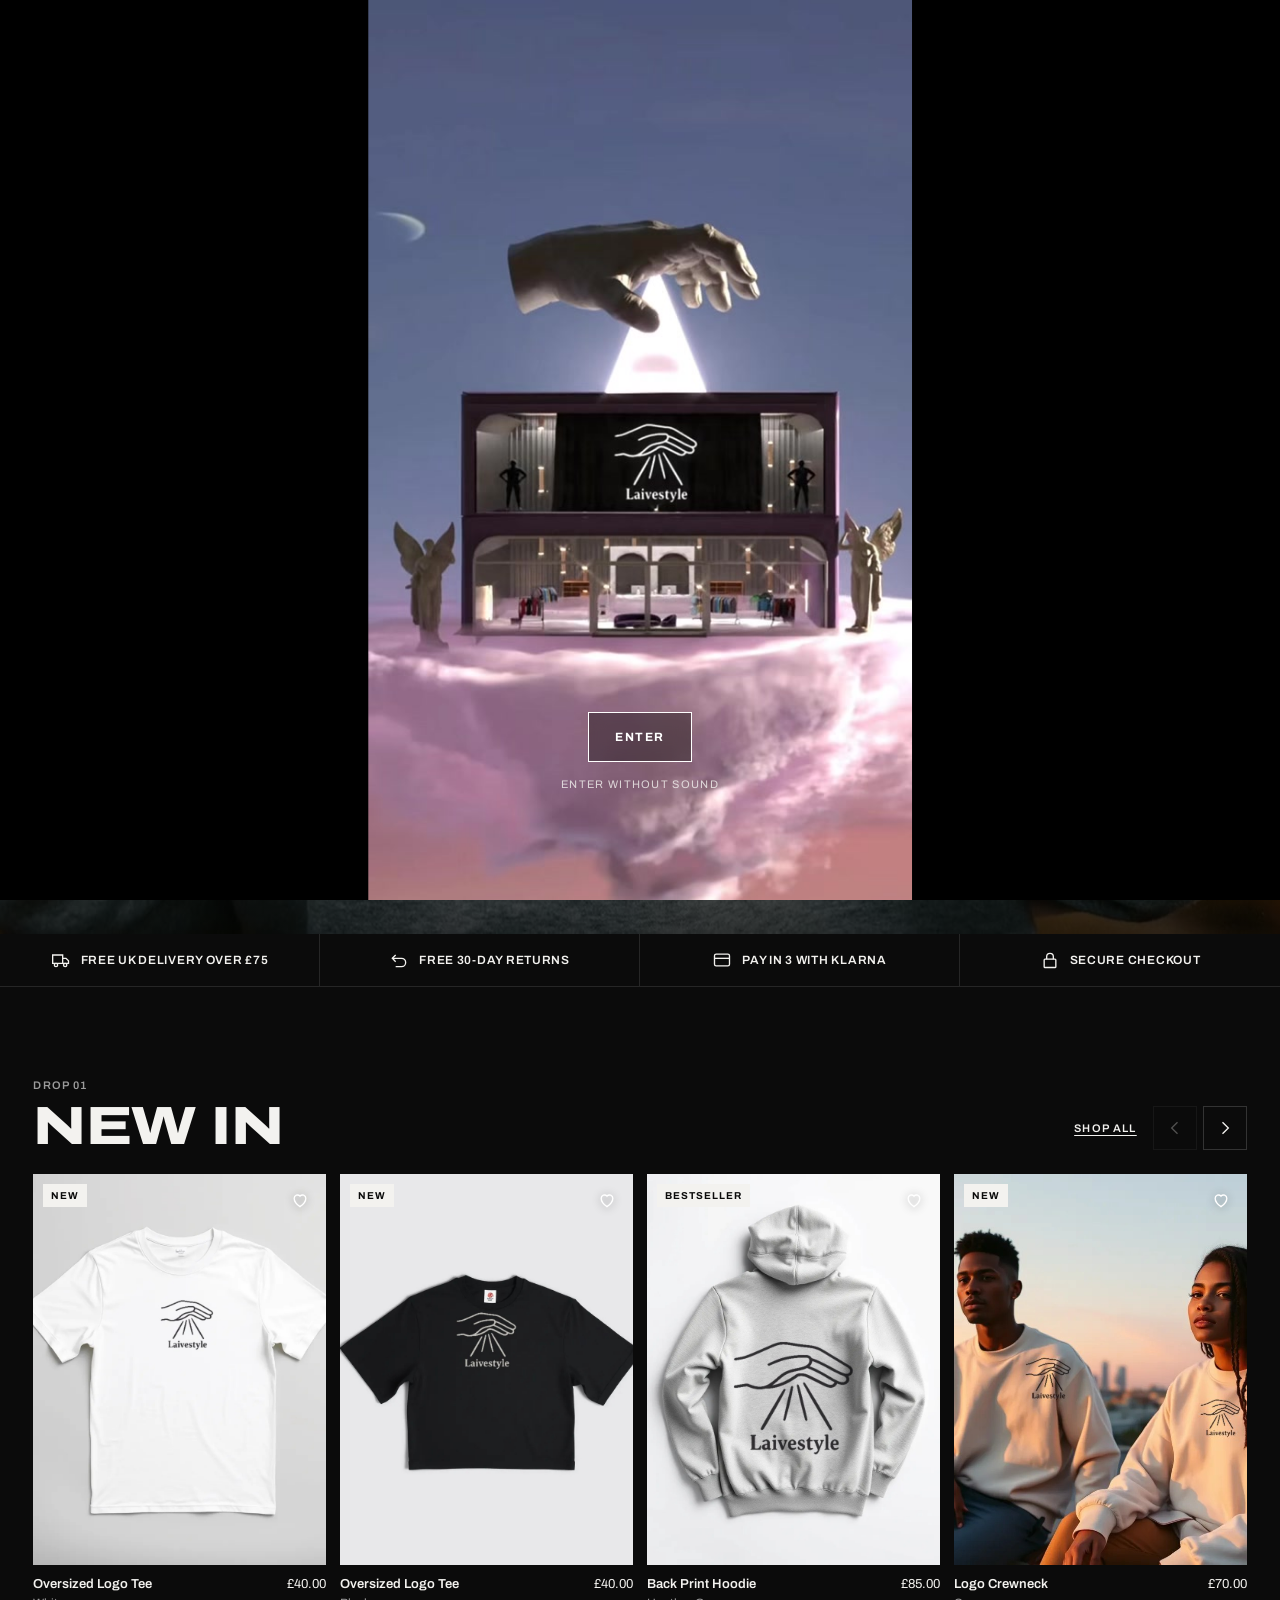
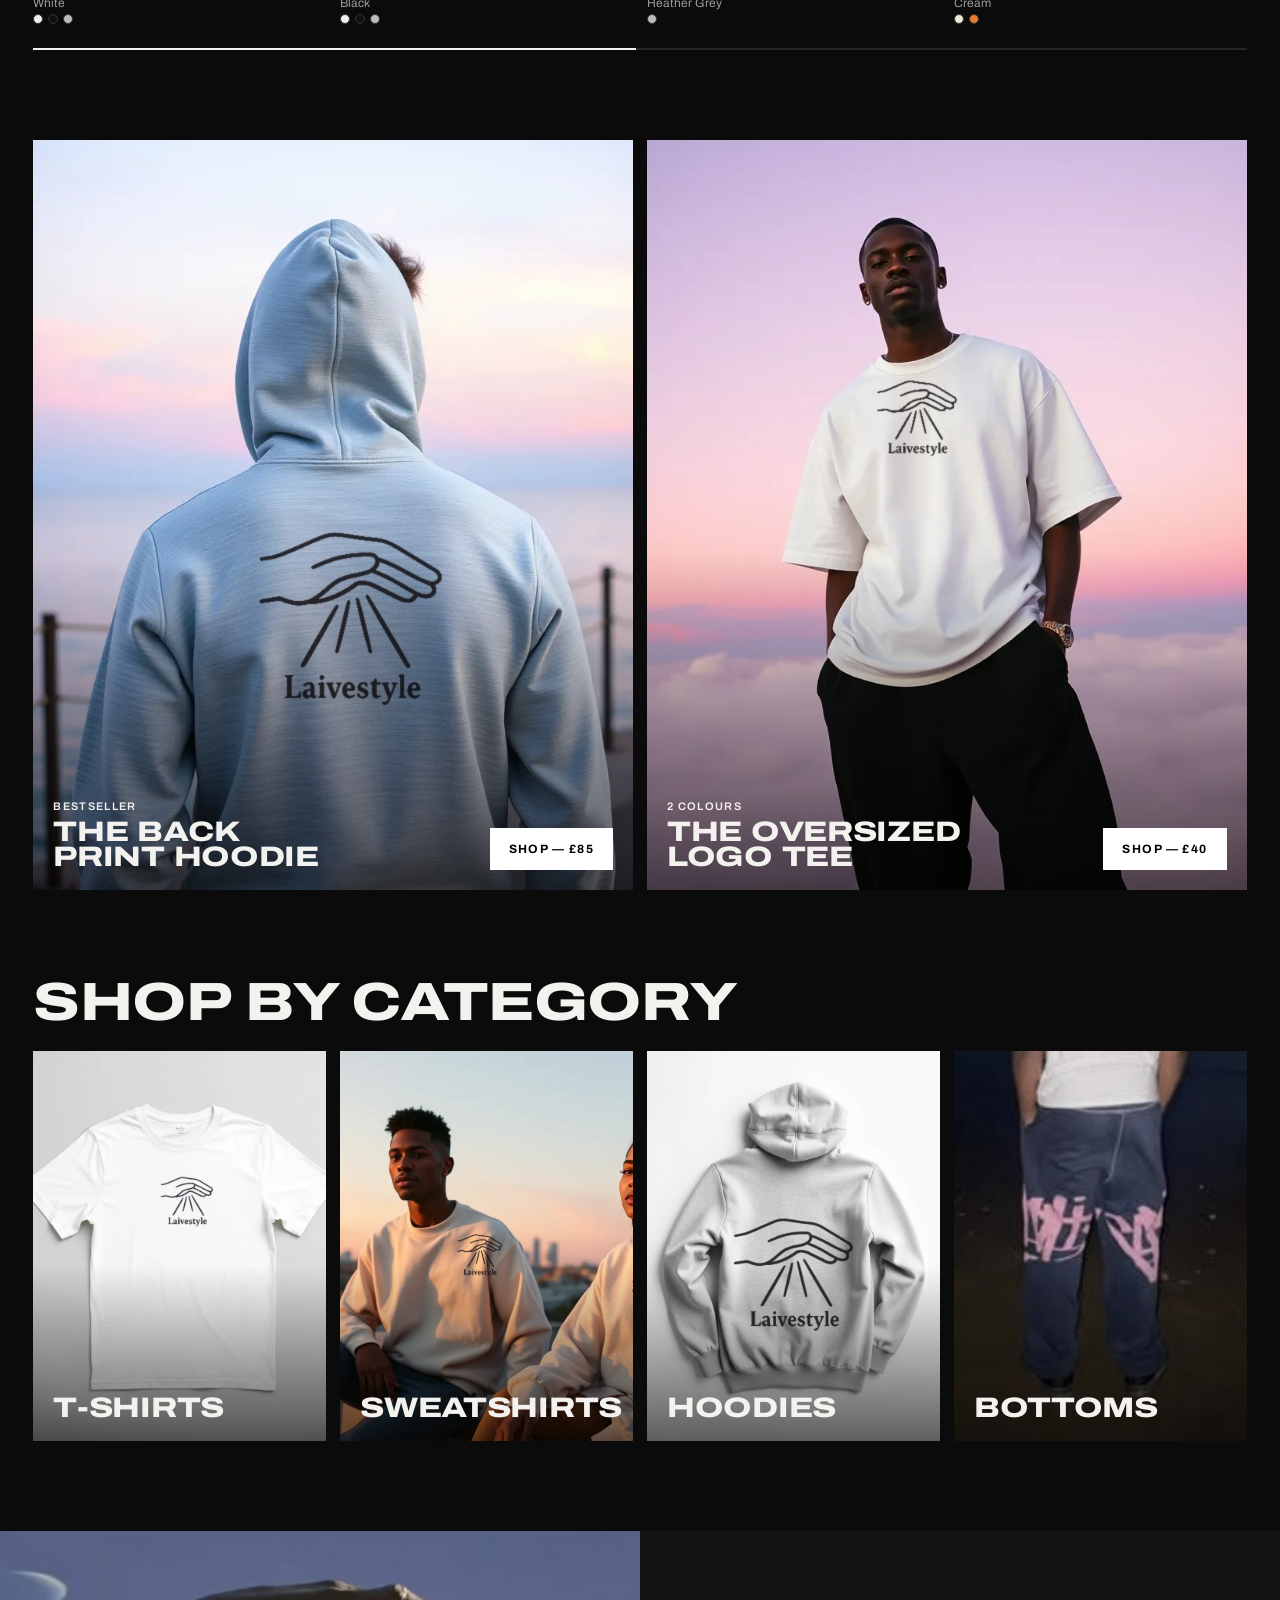
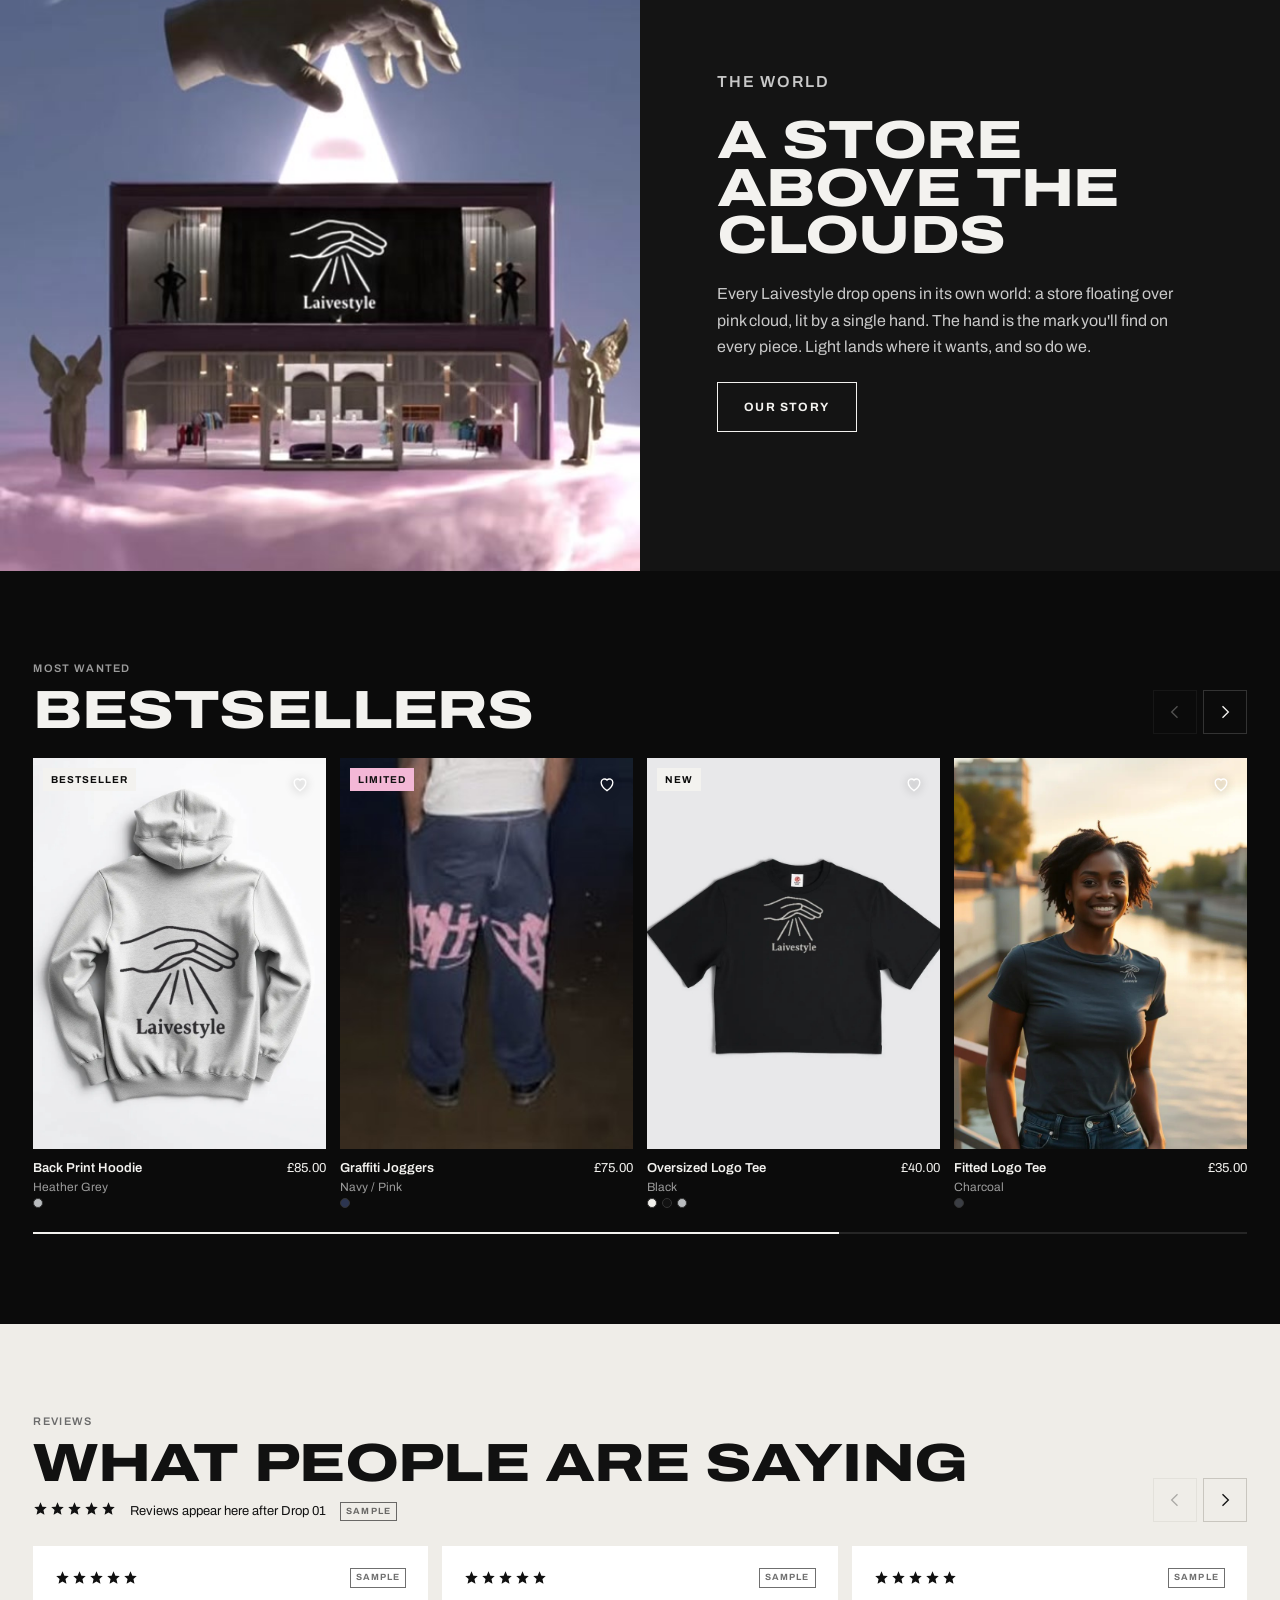
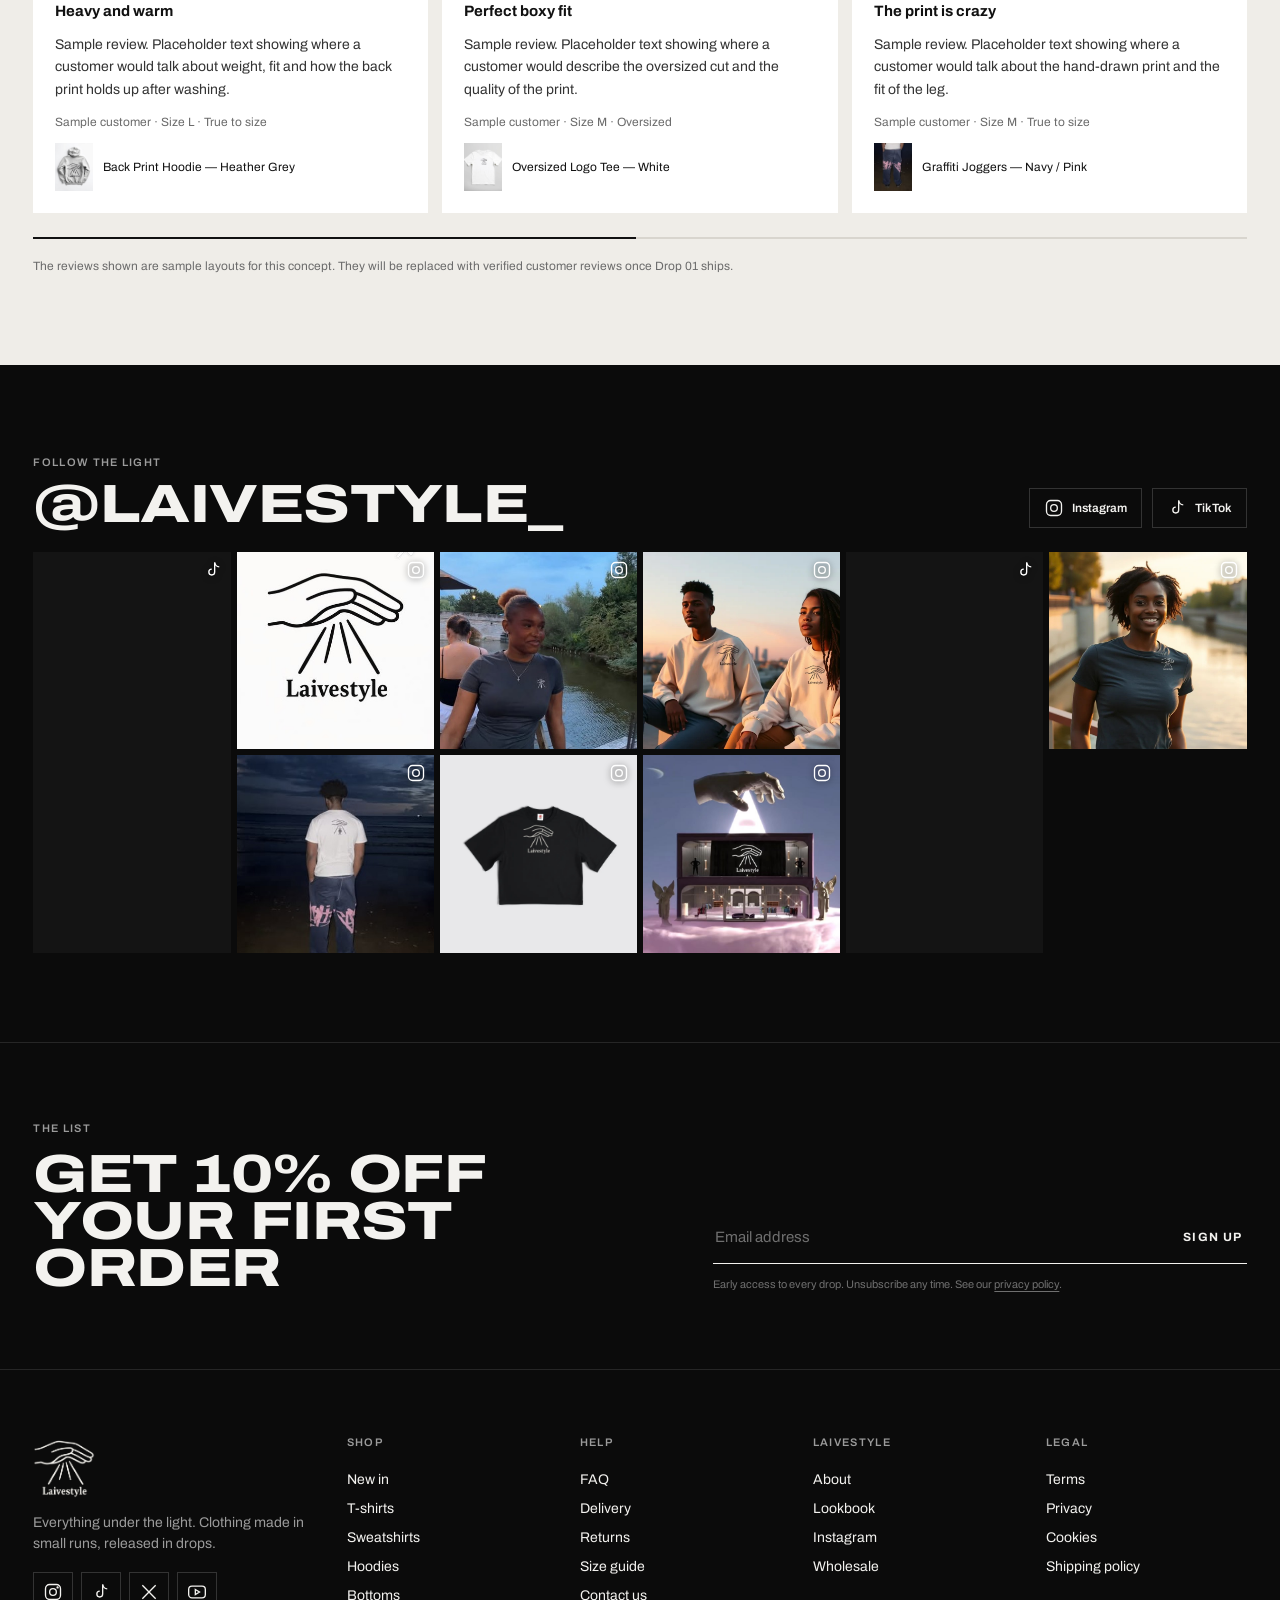
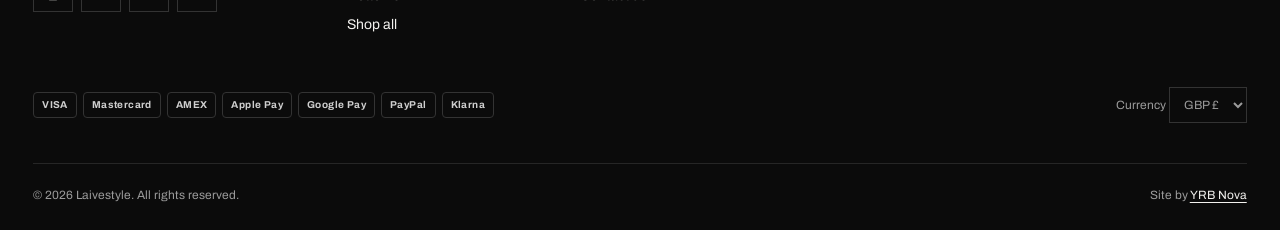
==== commit 3330063f: "Full Laivestyle store: AI + stock product imagery, muted hero film, intro-only music, sliders, revie" ====
--- a/index.html
+++ b/index.html
@@ -3,110 +3,159 @@
 <head>
 <meta charset="utf-8">
 <meta name="viewport" content="width=device-width, initial-scale=1, viewport-fit=cover">
-<title>Laivestyle</title>
-<meta name="description" content="Laivestyle. Everything under the light. Drop 01 — 05.12.26.">
-<meta name="theme-color" content="#000000">
-<meta property="og:title" content="Laivestyle">
+<title>Laivestyle — Everything Under The Light</title>
+<meta name="description" content="Laivestyle. Clothing made in small runs, released in drops. Shop Drop 01: oversized logo tees, back print hoodies, crewnecks and graffiti joggers.">
+<meta name="theme-color" content="#0b0b0b">
+<meta property="og:title" content="Laivestyle — Everything Under The Light">
 <meta property="og:description" content="Drop 01 — 05.12.26">
-<meta property="og:image" content="assets/img/store-still.jpg">
+<meta property="og:image" content="assets/img/ai/look-clouds.jpg">
 <link rel="icon" type="image/png" href="assets/img/favicon.png">
+<link rel="preconnect" href="https://fonts.googleapis.com"><link rel="preconnect" href="https://fonts.gstatic.com" crossorigin>
+<link href="https://fonts.googleapis.com/css2?family=Archivo:wdth,wght@62..125,400..900&display=swap" rel="stylesheet">
 <link rel="stylesheet" href="css/style.css">
 </head>
-<body class="locked">
+<body data-page="home">
 
-<div class="enter" id="enter">
-  <video class="enter__bg" src="assets/media/store-idle.mp4" autoplay muted loop playsinline aria-hidden="true"></video>
-  <div class="enter__stage">
-    <video id="idle" src="assets/media/store-idle.mp4" poster="assets/img/store-still.jpg" autoplay muted loop playsinline aria-label="The Laivestyle store"></video>
-    <video class="enter__fly" id="fly" src="assets/media/store-flyin.mp4" muted playsinline preload="auto" aria-hidden="true"></video>
+<!-- Intro: the only place with sound -->
+<div class="intro" id="intro" role="dialog" aria-label="Enter Laivestyle">
+  <video class="intro__bg" src="assets/media/store-idle.mp4" autoplay muted loop playsinline aria-hidden="true"></video>
+  <div class="intro__stage">
+    <video src="assets/media/store-idle.mp4" poster="assets/img/store-still.jpg" autoplay muted loop playsinline aria-label="The Laivestyle store"></video>
+    <video class="intro__fly" id="fly" src="assets/media/store-flyin.mp4" muted playsinline preload="auto" aria-hidden="true"></video>
   </div>
-  <div class="enter__btn">
-    <button data-enter="sound">Enter</button>
-    <button data-enter="quiet">Enter without sound</button>
+  <div class="intro__ui">
+    <button class="btn" data-enter="sound">Enter</button>
+    <button class="quiet" data-enter="quiet">Enter without sound</button>
   </div>
+  <audio id="introMusic" src="assets/media/laivestyle-theme.mp3" preload="auto"></audio>
 </div>
 
-<div class="bar"><span>Drop 01 — 05.12.26 — 18:00 GMT</span><span data-countdown></span></div>
-
-<header class="head" id="head">
-  <nav>
-    <a class="u-hover" href="#shop">Shop</a>
-    <a class="u-hover" href="#store">Store</a>
-    <a class="u-hover" href="https://instagram.com/laivestyle_" target="_blank" rel="noopener">Instagram</a>
-  </nav>
-  <button class="head__menu" id="menuBtn" aria-expanded="false">Menu</button>
-  <a class="head__logo" href="index.html" aria-label="Laivestyle home"><img src="assets/img/logo-white.png" alt="Laivestyle"></a>
-  <div class="head__right">
-    <button class="hide-sm u-hover" data-sound>Sound off</button>
-    <button class="u-hover" data-bag>Bag (<span data-count>0</span>)</button>
-  </div>
-</header>
-
-<div class="menu" id="menu">
-  <a href="#shop">Shop</a>
-  <a href="#store">Store</a>
-  <a href="#signup">Early access</a>
-  <div class="small"><button data-sound>Sound off</button><a href="https://instagram.com/laivestyle_" target="_blank" rel="noopener">Instagram</a></div>
-</div>
+<div data-header></div>
 
 <main>
-  <section class="campaign" aria-label="Drop 01 campaign">
-    <div class="panel side"><img src="assets/img/fitted-tee.jpg" alt="Fitted Logo Tee in charcoal"></div>
-    <div class="panel"><video src="assets/media/store-idle.mp4" poster="assets/img/store-still.jpg" autoplay muted loop playsinline aria-label="The Laivestyle store above the clouds"></video></div>
-    <div class="panel side"><img src="assets/img/back-print-tee.jpg" alt="Back Print Tee and Graffiti Joggers" style="object-position:center 40%"></div>
-    <div class="campaign__cap"><span>Laivestyle<br>Drop 01</span><a class="u" href="#shop">Shop now</a></div>
+  <!-- Hero: always playing, always muted -->
+  <section class="hero" aria-label="Drop 01">
+    <video class="v-d" data-loop src="assets/media/hero-16x9.mp4" poster="assets/img/hero-poster.jpg" autoplay muted loop playsinline aria-label="Laivestyle Drop 01 campaign film"></video>
+    <video class="v-m" data-loop src="assets/media/hero-9x16.mp4" poster="assets/img/hero-poster-m.jpg" autoplay muted loop playsinline aria-label="Laivestyle Drop 01 campaign film"></video>
+    <div class="wrap hero__in">
+      <div class="hero__copy">
+        <p class="label" style="margin:0">Drop 01 — Out 05.12.26</p>
+        <h1 class="display h1">Everything<br>under the light</h1>
+        <div class="hero__ctas"><a class="btn btn--solid" href="shop.html">Shop Drop 01</a><a class="btn btn--line" href="lookbook.html">View lookbook</a></div>
+      </div>
+      <div class="count" data-count aria-label="Time until Drop 01">
+        <div><strong data-d>00</strong><span>DAYS</span></div><div><strong data-h>00</strong><span>HRS</span></div><div><strong data-m>00</strong><span>MIN</span></div><div><strong data-s>00</strong><span>SEC</span></div>
+      </div>
+    </div>
   </section>
 
-  <div class="row" id="shop">
-    <div class="filters" role="tablist" aria-label="Filter products">
-      <button class="on" data-filter="all">All</button>
-      <button data-filter="tshirts">T-shirts</button>
-      <button data-filter="sweatshirts">Sweatshirts</button>
-      <button data-filter="hoodies">Hoodies</button>
-      <button data-filter="bottoms">Bottoms</button>
-    </div>
-    <span class="muted"><span data-results></span> products</span>
-  </div>
-  <div class="grid grid--4" data-grid></div>
-
-  <div class="row"><span>Shop by category</span></div>
-  <div class="cats">
-    <a href="#shop" data-cat="tshirts"><img src="assets/img/shop/white-tee-2.jpg" alt="" loading="lazy"><span>T-shirts</span></a>
-    <a href="#shop" data-cat="sweatshirts"><img src="assets/img/shop/orange-crew-1.jpg" alt="" loading="lazy"><span>Sweatshirts</span></a>
-    <a href="#shop" data-cat="hoodies"><img src="assets/img/shop/grey-hoodie-1.jpg" alt="" loading="lazy"><span>Hoodies</span></a>
-    <a href="#shop" data-cat="bottoms"><img src="assets/img/joggers.jpg" alt="" loading="lazy"><span>Bottoms</span></a>
+  <div class="trust">
+    <div><svg class="icon" viewBox="0 0 24 24"><path d="M2 6h12v10H2zM14 10h4l3 3v3h-7"/><circle cx="6" cy="18" r="2"/><circle cx="17" cy="18" r="2"/></svg>Free UK delivery over £75</div>
+    <div><svg class="icon" viewBox="0 0 24 24"><path d="M4 10h11a5 5 0 0 1 0 10H8"/><path d="M8 6l-4 4 4 4"/></svg>Free 30-day returns</div>
+    <div><svg class="icon" viewBox="0 0 24 24"><rect x="3" y="5" width="18" height="14" rx="2"/><path d="M3 10h18"/></svg>Pay in 3 with Klarna</div>
+    <div><svg class="icon" viewBox="0 0 24 24"><rect x="5" y="11" width="14" height="10" rx="1"/><path d="M8 11V8a4 4 0 0 1 8 0v3"/></svg>Secure checkout</div>
   </div>
 
-  <section class="store" id="store" aria-label="The store">
-    <div><video src="assets/media/store-interior.mp4" poster="assets/img/store-interior.jpg" autoplay muted loop playsinline aria-label="Inside the Laivestyle store"></video><span class="store__cap">The store</span></div>
-    <div><img src="assets/img/store-interior.jpg" alt="Laivestyle store interior" loading="lazy" style="object-position:center 70%"><span class="store__cap">Opens 05.12.26</span></div>
+  <!-- New in slider -->
+  <section class="wrap sec" data-slider>
+    <div class="sec-head"><div><p class="label muted" style="margin:0 0 10px">Drop 01</p><h2 class="display h2">New in</h2></div>
+      <div style="display:flex;gap:16px;align-items:center"><a class="link label" href="shop.html">Shop all</a><div class="arrows"><button data-prev aria-label="Previous"><svg class="icon" viewBox="0 0 24 24"><path d="M15 5l-7 7 7 7"/></svg></button><button data-next aria-label="Next"><svg class="icon" viewBox="0 0 24 24"><path d="M9 5l7 7-7 7"/></svg></button></div></div></div>
+    <div class="slider" data-new></div>
+    <div class="progress"><i></i></div>
+  </section>
+
+  <!-- Campaign split -->
+  <section class="wrap sec">
+    <div class="split">
+      <a class="tile" href="product.html?p=back-print-hoodie"><img src="assets/img/ai/look-hoodie.jpg" alt="Back Print Hoodie worn at blue hour" loading="lazy">
+        <div class="tile__txt"><div><p class="label" style="margin:0 0 6px">Bestseller</p><h3 class="display h3">The Back<br>Print Hoodie</h3></div><span class="btn">Shop — £85</span></div></a>
+      <a class="tile" href="product.html?p=oversized-tee-white"><img src="assets/img/ai/look-clouds.jpg" alt="Oversized Logo Tee worn above the clouds" loading="lazy">
+        <div class="tile__txt"><div><p class="label" style="margin:0 0 6px">2 colours</p><h3 class="display h3">The Oversized<br>Logo Tee</h3></div><span class="btn">Shop — £40</span></div></a>
+    </div>
+  </section>
+
+  <!-- Categories -->
+  <section class="wrap sec">
+    <div class="sec-head"><h2 class="display h2">Shop by category</h2></div>
+    <div class="cats4">
+      <a class="tile" href="shop.html?c=T-shirts"><img src="assets/img/ai/studio-white.jpg" alt="" loading="lazy"><div class="tile__txt"><h3 class="display h3">T-shirts</h3></div></a>
+      <a class="tile" href="shop.html?c=Sweatshirts"><img src="assets/img/ai/look-crew.jpg" alt="" loading="lazy" style="object-position:30% 50%"><div class="tile__txt"><h3 class="display h3">Sweatshirts</h3></div></a>
+      <a class="tile" href="shop.html?c=Hoodies"><img src="assets/img/ai/studio-hoodie.jpg" alt="" loading="lazy"><div class="tile__txt"><h3 class="display h3">Hoodies</h3></div></a>
+      <a class="tile" href="shop.html?c=Bottoms"><img src="assets/img/joggers.jpg" alt="" loading="lazy"><div class="tile__txt"><h3 class="display h3">Bottoms</h3></div></a>
+    </div>
+  </section>
+
+  <!-- The world -->
+  <section class="world">
+    <div class="world__media"><video data-loop src="assets/media/store-idle.mp4" poster="assets/img/store-still.jpg" autoplay muted loop playsinline aria-label="The Laivestyle store floating above the clouds"></video></div>
+    <div class="world__txt">
+      <p class="label muted" style="margin:0">The world</p>
+      <h2 class="display h2">A store above the clouds</h2>
+      <p>Every Laivestyle drop opens in its own world: a store floating over pink cloud, lit by a single hand. The hand is the mark you'll find on every piece. Light lands where it wants, and so do we.</p>
+      <div><a class="btn btn--line" href="about.html">Our story</a></div>
+    </div>
+  </section>
+
+  <!-- Bestsellers slider -->
+  <section class="wrap sec" data-slider>
+    <div class="sec-head"><div><p class="label muted" style="margin:0 0 10px">Most wanted</p><h2 class="display h2">Bestsellers</h2></div>
+      <div class="arrows"><button data-prev aria-label="Previous"><svg class="icon" viewBox="0 0 24 24"><path d="M15 5l-7 7 7 7"/></svg></button><button data-next aria-label="Next"><svg class="icon" viewBox="0 0 24 24"><path d="M9 5l7 7-7 7"/></svg></button></div></div>
+    <div class="slider" data-best></div>
+    <div class="progress"><i></i></div>
+  </section>
+
+  <!-- Reviews -->
+  <section class="paper reviews" data-slider>
+    <div class="wrap">
+      <div class="sec-head">
+        <div><p class="label muted" style="margin:0 0 10px">Reviews</p><h2 class="display h2">What people are saying</h2>
+          <div class="rsum" style="margin-top:14px"><span data-avg-stars></span><span style="font-size:13px">Reviews appear here after Drop 01</span><span class="sample">Sample</span></div></div>
+        <div class="arrows"><button data-prev aria-label="Previous"><svg class="icon" viewBox="0 0 24 24"><path d="M15 5l-7 7 7 7"/></svg></button><button data-next aria-label="Next"><svg class="icon" viewBox="0 0 24 24"><path d="M9 5l7 7-7 7"/></svg></button></div>
+      </div>
+      <div class="slider" data-reviews style="grid-auto-columns:calc((100% - 2*14px)/3)"></div>
+      <div class="progress"><i></i></div>
+      <p class="rnote muted">The reviews shown are sample layouts for this concept. They will be replaced with verified customer reviews once Drop 01 ships.</p>
+    </div>
+  </section>
+
+  <!-- Social -->
+  <section class="wrap sec">
+    <div class="sec-head" style="flex-wrap:wrap"><div><p class="label muted" style="margin:0 0 10px">Follow the light</p><h2 class="display h2">@laivestyle_</h2></div>
+      <div class="handles"><a href="https://instagram.com/laivestyle_" target="_blank" rel="noopener"><svg class="icon" viewBox="0 0 24 24"><rect x="3" y="3" width="18" height="18" rx="5"/><circle cx="12" cy="12" r="4"/></svg>Instagram</a><a href="#"><svg class="icon" viewBox="0 0 24 24"><path d="M14 3v11.5a3.5 3.5 0 1 1-3.5-3.5"/><path d="M14 3c.5 3 2.5 5 5.5 5.2"/></svg>TikTok</a></div></div>
+    <div class="social-grid">
+      <a class="post tall" href="#"><video data-loop src="assets/media/store-flyin.mp4" autoplay muted loop playsinline aria-label="TikTok: entering the Laivestyle store"></video><span class="plat"><svg class="icon" viewBox="0 0 24 24"><path d="M14 3v11.5a3.5 3.5 0 1 1-3.5-3.5"/><path d="M14 3c.5 3 2.5 5 5.5 5.2"/></svg></span><span class="ov">Watch on TikTok</span></a>
+      <a class="post" href="https://instagram.com/laivestyle_" target="_blank" rel="noopener"><img src="assets/img/ig-logo.jpg" alt="Laivestyle logo post" loading="lazy"><span class="plat"><svg class="icon" viewBox="0 0 24 24"><rect x="3" y="3" width="18" height="18" rx="5"/><circle cx="12" cy="12" r="4"/></svg></span><span class="ov">View post</span></a>
+      <a class="post" href="https://instagram.com/laivestyle_" target="_blank" rel="noopener"><img src="assets/img/fitted-tee.jpg" alt="Fitted Logo Tee by the river" loading="lazy"><span class="plat"><svg class="icon" viewBox="0 0 24 24"><rect x="3" y="3" width="18" height="18" rx="5"/><circle cx="12" cy="12" r="4"/></svg></span><span class="ov">View post</span></a>
+      <a class="post" href="https://instagram.com/laivestyle_" target="_blank" rel="noopener"><img src="assets/img/ai/look-crew.jpg" alt="Logo Crewneck on a rooftop" loading="lazy" style="object-position:30% 50%"><span class="plat"><svg class="icon" viewBox="0 0 24 24"><rect x="3" y="3" width="18" height="18" rx="5"/><circle cx="12" cy="12" r="4"/></svg></span><span class="ov">View post</span></a>
+      <a class="post tall" href="#"><video data-loop src="assets/media/hero-9x16.mp4" autoplay muted loop playsinline aria-label="TikTok: Drop 01 campaign"></video><span class="plat"><svg class="icon" viewBox="0 0 24 24"><path d="M14 3v11.5a3.5 3.5 0 1 1-3.5-3.5"/><path d="M14 3c.5 3 2.5 5 5.5 5.2"/></svg></span><span class="ov">Watch on TikTok</span></a>
+      <a class="post" href="https://instagram.com/laivestyle_" target="_blank" rel="noopener"><img src="assets/img/ai/look-water.jpg" alt="Fitted Logo Tee at golden hour" loading="lazy"><span class="plat"><svg class="icon" viewBox="0 0 24 24"><rect x="3" y="3" width="18" height="18" rx="5"/><circle cx="12" cy="12" r="4"/></svg></span><span class="ov">View post</span></a>
+      <a class="post" href="https://instagram.com/laivestyle_" target="_blank" rel="noopener"><img src="assets/img/back-print-tee.jpg" alt="Back Print Tee by the sea" loading="lazy"><span class="plat"><svg class="icon" viewBox="0 0 24 24"><rect x="3" y="3" width="18" height="18" rx="5"/><circle cx="12" cy="12" r="4"/></svg></span><span class="ov">View post</span></a>
+      <a class="post" href="https://instagram.com/laivestyle_" target="_blank" rel="noopener"><img src="assets/img/ai/studio-black.jpg" alt="Oversized Logo Tee in black" loading="lazy"><span class="plat"><svg class="icon" viewBox="0 0 24 24"><rect x="3" y="3" width="18" height="18" rx="5"/><circle cx="12" cy="12" r="4"/></svg></span><span class="ov">View post</span></a>
+      <a class="post" href="https://instagram.com/laivestyle_" target="_blank" rel="noopener"><img src="assets/img/store-still.jpg" alt="The Laivestyle store" loading="lazy"><span class="plat"><svg class="icon" viewBox="0 0 24 24"><rect x="3" y="3" width="18" height="18" rx="5"/><circle cx="12" cy="12" r="4"/></svg></span><span class="ov">View post</span></a>
+    </div>
   </section>
 </main>
 
-<footer class="foot">
-  <div class="signup" id="signup">
-    <p>Early access to Drop 01</p>
-    <form id="signupForm"><input type="email" name="email" required placeholder="Email address" aria-label="Email address"><button type="submit">Submit</button></form>
-    <div class="done">Thank you. You're on the list.</div>
-  </div>
-  <div><p class="muted">Help</p><a class="u-hover" href="#">Shipping</a><a class="u-hover" href="#">Returns</a><a class="u-hover" href="#">Size guide</a><a class="u-hover" href="#">Contact</a></div>
-  <div><p class="muted">Follow</p><a class="u-hover" href="https://instagram.com/laivestyle_" target="_blank" rel="noopener">Instagram</a></div>
-  <div class="foot__end"><span>© 2026 Laivestyle</span><span>Site by <a class="u" href="https://yrbnova.com" target="_blank" rel="noopener">YRB Nova</a></span></div>
-</footer>
+<div data-footer></div>
 
-<div class="shade" data-bag-close></div>
-<aside class="bag" aria-label="Bag">
-  <div class="bag__top"><span>Bag (<span data-count>0</span>)</span><button class="u-hover" data-bag-close>Close</button></div>
-  <div class="bag__body" data-bag-items></div>
-  <div class="bag__foot" data-bag-foot>
-    <div class="bag__row"><span>Subtotal</span><span data-subtotal>£0.00</span></div>
-    <div class="bag__row muted"><span>Shipping</span><span>Calculated at checkout</span></div>
-    <button class="cta cta--dark" data-checkout>Checkout</button>
-    <p class="muted" data-checkout-msg></p>
-  </div>
-</aside>
-
-<audio id="theme" src="assets/media/laivestyle-theme.mp3" loop preload="auto"></audio>
 <script src="js/main.js"></script>
+<script>
+(function () {
+  var L = window.LAIV, $ = function (s) { return document.querySelector(s); };
+  $('[data-new]').innerHTML = L.CAT.filter(function (p) { return p.id !== 'logo-tee-grey'; }).map(L.card).join('');
+  $('[data-best]').innerHTML = ['back-print-hoodie', 'graffiti-joggers', 'oversized-tee-black', 'fitted-tee-charcoal', 'logo-crewneck-cream', 'oversized-tee-white'].map(function (id) { return L.card(L.byId[id]); }).join('');
+  $('[data-avg-stars]').innerHTML = L.stars(5);
+  $('[data-reviews]').innerHTML = L.REVIEWS.map(function (r) {
+    var p = L.byId[r.p];
+    return '<article class="rcard"><div style="display:flex;justify-content:space-between;align-items:center">' + L.stars(r.r) + '<span class="sample">Sample</span></div><h4>' + L.esc(r.t) + '</h4><p>' + L.esc(r.b) + '</p>' +
+      '<footer><span>' + L.esc(r.n) + ' · Size ' + r.s + ' · ' + r.fit + '</span></footer>' +
+      '<a class="item" href="product.html?p=' + p.id + '"><img src="' + p.imgs[0] + '" alt="">' + L.esc(p.name) + ' — ' + L.esc(p.colour) + '</a></article>';
+  }).join('');
+  document.querySelectorAll('[data-slider]').forEach(L.slider);
+  var target = Date.parse('2026-12-05T18:00:00Z'), pad = function (n) { return String(n).padStart(2, '0'); };
+  var tick = function () { var d = Math.max(0, target - Date.now()); $('[data-d]').textContent = pad(Math.floor(d / 864e5)); $('[data-h]').textContent = pad(Math.floor(d / 36e5) % 24); $('[data-m]').textContent = pad(Math.floor(d / 6e4) % 60); $('[data-s]').textContent = pad(Math.floor(d / 1e3) % 60); };
+  tick(); setInterval(tick, 1000);
+})();
+</script>
 </body>
 </html>
--- a/css/style.css
+++ b/css/style.css
@@ -1,180 +1,412 @@
-/* Laivestyle — site by YRB Nova */
-
+/* Laivestyle — store by YRB Nova */
+
+:root{
+  --bg:#0b0b0b; --panel:#141414; --panel-2:#1b1b1b; --line:#262626; --line-2:#333;
+  --ink:#f3f2ef; --muted:#9b9b9b; --dim:#6f6f6f;
+  --paper:#efede8; --paper-ink:#111;
+  --pink:#f3b7d6;
+  --f:'Archivo', 'Helvetica Neue', Arial, sans-serif;
+  --pad:clamp(16px,2.6vw,36px);
+  --ease:cubic-bezier(.2,.7,.2,1);
+}
 *,*::before,*::after{box-sizing:border-box}
-html{-webkit-text-size-adjust:100%}
-body{
-  margin:0;background:#000;color:#fff;
-  font-family:"Helvetica Neue",Helvetica,Arial,sans-serif;
-  font-size:11px;line-height:1.45;letter-spacing:.02em;text-transform:uppercase;
-  -webkit-font-smoothing:antialiased;
+html{-webkit-text-size-adjust:100%;scroll-behavior:smooth}
+body{margin:0;background:var(--bg);color:var(--ink);font-family:var(--f);font-size:14px;line-height:1.5;font-variation-settings:"wdth" 100;-webkit-font-smoothing:antialiased;overflow-x:hidden}
+body.lock{overflow:hidden}
+a{color:inherit;text-decoration:none}
+button,input,select,textarea{font:inherit;color:inherit}
+button{background:none;border:0;padding:0;cursor:pointer}
+img,video{display:block;max-width:100%}
+:focus-visible{outline:2px solid var(--ink);outline-offset:2px}
+.wrap{padding-left:var(--pad);padding-right:var(--pad)}
+.sr{position:absolute;width:1px;height:1px;overflow:hidden;clip:rect(0 0 0 0);white-space:nowrap}
+
+/* type */
+.display{margin:0;font-weight:800;font-variation-settings:"wdth" 125;text-transform:uppercase;line-height:.88;letter-spacing:-.01em}
+.h1{font-size:clamp(44px,8.4vw,132px)}
+.h2{font-size:clamp(30px,4.2vw,64px)}
+.h3{font-size:clamp(22px,2.2vw,32px)}
+.label{font-size:11px;font-weight:600;letter-spacing:.12em;text-transform:uppercase}
+.muted{color:var(--muted)}
+.link{text-decoration:underline;text-underline-offset:3px;text-decoration-thickness:1px}
+.link:hover{color:var(--pink)}
+
+/* buttons */
+.btn{display:inline-flex;align-items:center;justify-content:center;gap:10px;height:50px;padding:0 26px;font-size:12px;font-weight:700;letter-spacing:.12em;text-transform:uppercase;border:1px solid var(--ink);transition:background-color .2s,color .2s,border-color .2s}
+.btn--solid{background:var(--ink);color:var(--bg)}
+.btn--solid:hover{background:var(--pink);border-color:var(--pink)}
+.btn--line:hover{background:var(--ink);color:var(--bg)}
+.btn--block{width:100%}
+.btn--dark{background:var(--paper-ink);color:#fff;border-color:var(--paper-ink)}
+.btn--dark:hover{background:#333;border-color:#333}
+.icon{width:20px;height:20px;stroke:currentColor;fill:none;stroke-width:1.6}
+
+/* ---------------- intro ---------------- */
+.intro{position:fixed;inset:0;z-index:200;background:#000;transition:opacity .9s ease,visibility 0s .9s}
+.intro.gone{opacity:0;visibility:hidden}
+.intro__bg{position:absolute;inset:0;width:100%;height:100%;object-fit:cover;filter:blur(40px) brightness(.75);transform:scale(1.15)}
+.intro__stage{position:absolute;top:0;bottom:0;left:50%;transform:translateX(-50%);height:100%;aspect-ratio:592/980;max-width:100%;overflow:hidden}
+.intro__stage video{position:absolute;inset:0;width:100%;height:100%;object-fit:cover}
+.intro__fly{opacity:0}
+.intro.flying .intro__fly{opacity:1}
+.intro__ui{position:absolute;left:0;right:0;bottom:12%;z-index:2;display:flex;flex-direction:column;align-items:center;gap:14px;opacity:0;transition:opacity .6s}
+.intro.ready .intro__ui{opacity:1}
+.intro.flying .intro__ui{opacity:0;pointer-events:none}
+.intro__ui .btn{background:rgba(0,0,0,.35);backdrop-filter:blur(8px);border-color:#fff;color:#fff}
+.intro__ui .btn:hover{background:#fff;color:#000}
+.intro__ui .quiet{font-size:11px;letter-spacing:.12em;text-transform:uppercase;opacity:.8}
+
+/* ---------------- header ---------------- */
+.announce{position:relative;height:34px;background:var(--pink);color:#111;overflow:hidden}
+.announce p{position:absolute;inset:0;margin:0;display:flex;align-items:center;justify-content:center;font-size:11px;font-weight:600;letter-spacing:.1em;text-transform:uppercase;opacity:0;transform:translateY(8px);transition:opacity .5s,transform .5s}
+.announce p.on{opacity:1;transform:none}
+.header{position:sticky;top:0;z-index:50;background:rgba(11,11,11,.92);backdrop-filter:blur(12px);-webkit-backdrop-filter:blur(12px);border-bottom:1px solid var(--line)}
+.header.over{position:fixed;left:0;right:0;top:34px;background:transparent;border-color:transparent;backdrop-filter:none;-webkit-backdrop-filter:none;transition:background-color .3s,top .3s}
+.header.over.solid{top:0;background:rgba(11,11,11,.92);backdrop-filter:blur(12px);-webkit-backdrop-filter:blur(12px);border-color:var(--line)}
+.header__in{height:64px;display:grid;grid-template-columns:1fr auto 1fr;align-items:center;gap:16px}
+.nav{display:flex;gap:26px}
+.nav > a,.nav > div > a{font-size:12px;font-weight:600;letter-spacing:.1em;text-transform:uppercase;padding:22px 0}
+.nav a:hover{color:var(--pink)}
+.logo img{height:46px;width:auto}
+.tools{display:flex;justify-content:flex-end;align-items:center;gap:4px}
+.tool{position:relative;width:40px;height:40px;display:grid;place-items:center}
+.tool:hover{color:var(--pink)}
+.tool b{position:absolute;top:4px;right:2px;min-width:16px;height:16px;padding:0 4px;border-radius:8px;background:var(--pink);color:#111;font-size:10px;line-height:16px;text-align:center}
+.tool b:empty,.tool b[data-n="0"]{display:none}
+.burger{display:none}
+.mega-wrap{position:static}
+.mega{position:absolute;left:0;right:0;top:100%;background:var(--bg);border-bottom:1px solid var(--line);display:grid;grid-template-columns:repeat(4,minmax(0,1fr)) 1.4fr;gap:24px;padding:28px var(--pad) 36px;opacity:0;visibility:hidden;transform:translateY(-6px);transition:opacity .2s,transform .2s,visibility 0s .2s}
+.mega-wrap:hover .mega,.mega-wrap:focus-within .mega{opacity:1;visibility:visible;transform:none;transition:opacity .2s,transform .2s}
+.mega h4{margin:0 0 12px;font-size:11px;letter-spacing:.12em;text-transform:uppercase;color:var(--muted)}
+.mega a{display:block;padding:4px 0;font-size:14px}
+.mega a:hover{color:var(--pink)}
+.mega__feat{position:relative;aspect-ratio:16/10;overflow:hidden}
+.mega__feat img{width:100%;height:100%;object-fit:cover}
+.mega__feat span{position:absolute;left:14px;bottom:12px}
+
+/* mobile menu */
+.mnav{position:fixed;inset:0;z-index:120;background:var(--bg);transform:translateX(-100%);transition:transform .45s var(--ease);display:flex;flex-direction:column;padding:18px var(--pad) 28px;overflow:auto}
+.mnav.open{transform:none}
+.mnav__top{display:flex;justify-content:space-between;align-items:center;height:48px;margin-bottom:24px}
+.mnav a.big{display:block;padding:10px 0;font-weight:800;font-variation-settings:"wdth" 125;font-size:30px;text-transform:uppercase;line-height:1;border-bottom:1px solid var(--line)}
+.mnav .cats{display:grid;grid-template-columns:1fr 1fr;gap:8px;margin:20px 0}
+.mnav .small{margin-top:auto;display:flex;flex-wrap:wrap;gap:16px;font-size:13px;color:var(--muted);padding-top:24px}
+
+/* ---------------- hero ---------------- */
+.hero{position:relative;height:100svh;min-height:600px;overflow:hidden;background:#000}
+.hero video{position:absolute;inset:0;width:100%;height:100%;object-fit:cover}
+.hero .v-m{display:none}
+.hero::after{content:"";position:absolute;inset:0;background:linear-gradient(180deg,rgba(0,0,0,.35) 0%,rgba(0,0,0,0) 28%,rgba(0,0,0,0) 50%,rgba(0,0,0,.72) 100%);pointer-events:none}
+.hero__in{position:absolute;left:0;right:0;bottom:0;z-index:2;padding-bottom:clamp(28px,5vw,56px);display:flex;justify-content:space-between;align-items:flex-end;gap:24px;flex-wrap:wrap}
+.hero__copy{display:flex;flex-direction:column;gap:20px;max-width:980px}
+.hero__ctas{display:flex;flex-wrap:wrap;gap:10px}
+.hero__ctas .btn--line{border-color:#fff;color:#fff}
+.hero__ctas .btn--line:hover{background:#fff;color:#000}
+.count{display:flex;gap:18px;font-variant-numeric:tabular-nums}
+.count div{text-align:center}
+.count strong{display:block;font-size:30px;font-weight:800;font-variation-settings:"wdth" 125;line-height:1}
+.count span{font-size:10px;letter-spacing:.14em;color:#ddd}
+
+/* trust bar */
+.trust{display:grid;grid-template-columns:repeat(4,minmax(0,1fr));border-bottom:1px solid var(--line)}
+.trust div{display:flex;align-items:center;justify-content:center;gap:10px;padding:16px 10px;font-size:12px;font-weight:600;letter-spacing:.06em;text-transform:uppercase;border-right:1px solid var(--line)}
+.trust div:last-child{border-right:0}
+
+/* section heads */
+.sec{padding-top:clamp(56px,7vw,96px)}
+.sec-head{display:flex;justify-content:space-between;align-items:flex-end;gap:16px;margin-bottom:24px}
+.arrows{display:flex;gap:6px}
+.arrows button{width:44px;height:44px;border:1px solid var(--line-2);display:grid;place-items:center}
+.arrows button:hover{border-color:var(--ink)}
+.arrows button:disabled{opacity:.3;cursor:default}
+
+/* product card */
+.card{position:relative;display:flex;flex-direction:column;gap:10px}
+.card__media{position:relative;aspect-ratio:3/4;overflow:hidden;background:var(--panel)}
+.card__media img{position:absolute;inset:0;width:100%;height:100%;object-fit:cover;transition:opacity .35s,transform .8s var(--ease)}
+.card__media img.alt{opacity:0}
+.card:hover .card__media img.alt{opacity:1}
+.card:hover .card__media img:first-child{transform:scale(1.03)}
+.badge{position:absolute;left:10px;top:10px;z-index:2;background:var(--ink);color:var(--bg);font-size:10px;font-weight:700;letter-spacing:.1em;text-transform:uppercase;padding:4px 8px}
+.badge--pink{background:var(--pink);color:#111}
+.heart{position:absolute;right:6px;top:6px;z-index:3;width:40px;height:40px;display:grid;place-items:center;color:#fff;filter:drop-shadow(0 1px 4px rgba(0,0,0,.4))}
+.heart.on svg{fill:currentColor}
+.heart.on{color:var(--pink)}
+.quick{position:absolute;left:8px;right:8px;bottom:8px;z-index:3;background:rgba(11,11,11,.9);backdrop-filter:blur(6px);padding:10px;transform:translateY(calc(100% + 12px));transition:transform .35s var(--ease)}
+.card:hover .quick,.card:focus-within .quick{transform:none}
+.quick p{margin:0 0 8px;font-size:10px;letter-spacing:.12em;text-transform:uppercase;color:var(--muted)}
+.quick div{display:flex;flex-wrap:wrap;gap:4px}
+.quick button{flex:1;min-width:34px;height:32px;border:1px solid var(--line-2);font-size:11px;font-weight:600}
+.quick button:hover{background:var(--ink);color:var(--bg);border-color:var(--ink)}
+.card__info{display:flex;justify-content:space-between;gap:10px;font-size:13px}
+.card__name{font-weight:600}
+.card__sub{color:var(--muted);font-size:12px}
+.card__price{white-space:nowrap}
+.dots{display:flex;gap:5px;margin-top:2px}
+.dots i{width:10px;height:10px;border-radius:50%;border:1px solid var(--line-2)}
+
+/* sliders */
+.slider{display:grid;grid-auto-flow:column;grid-auto-columns:calc((100% - 3*14px)/4);gap:14px;overflow-x:auto;scroll-snap-type:x mandatory;scrollbar-width:none;padding-bottom:4px}
+.slider::-webkit-scrollbar{display:none}
+.slider > *{scroll-snap-align:start}
+.progress{height:2px;background:var(--line);margin-top:20px;position:relative}
+.progress i{position:absolute;left:0;top:0;bottom:0;background:var(--ink);transition:left .2s,width .2s}
+
+/* campaign split */
+.split{display:grid;grid-template-columns:1fr 1fr;gap:14px}
+.tile{position:relative;overflow:hidden;aspect-ratio:4/5;background:var(--panel);display:block}
+.tile img,.tile video{position:absolute;inset:0;width:100%;height:100%;object-fit:cover;transition:transform 1.2s var(--ease)}
+.tile:hover img{transform:scale(1.03)}
+.tile::after{content:"";position:absolute;inset:0;background:linear-gradient(180deg,transparent 55%,rgba(0,0,0,.6));pointer-events:none}
+.tile__txt{position:absolute;left:20px;right:20px;bottom:20px;z-index:2;display:flex;justify-content:space-between;align-items:flex-end;gap:14px}
+.tile__txt .btn{height:42px;padding:0 18px;background:#fff;color:#000;border-color:#fff}
+.tile__txt .btn:hover{background:var(--pink);border-color:var(--pink)}
+
+/* categories */
+.cats4{display:grid;grid-template-columns:repeat(4,minmax(0,1fr));gap:14px}
+.cats4 .tile{aspect-ratio:3/4}
+
+/* world feature */
+.world{display:grid;grid-template-columns:minmax(0,1fr) minmax(0,1fr);background:var(--panel);margin-top:clamp(56px,7vw,96px)}
+.world__media{position:relative;min-height:640px;overflow:hidden;background:#000}
+.world__media video{position:absolute;inset:0;width:100%;height:100%;object-fit:cover}
+.world__txt{padding:clamp(32px,6vw,90px);display:flex;flex-direction:column;justify-content:center;gap:22px}
+.world__txt p{margin:0;max-width:460px;color:#c9c9c9;font-size:16px;line-height:1.65}
+
+/* reviews (paper) */
+.paper{background:var(--paper);color:var(--paper-ink)}
+.paper .muted{color:#6b6b6b}
+.paper .arrows button{border-color:#c9c6bf}
+.paper .arrows button:hover{border-color:#111}
+.paper .progress{background:#d8d5ce}.paper .progress i{background:#111}
+.reviews{padding-top:clamp(56px,7vw,96px);padding-bottom:clamp(56px,7vw,96px);margin-top:clamp(56px,7vw,96px)}
+.rsum{display:flex;align-items:center;gap:14px;flex-wrap:wrap}
+.stars{display:inline-flex;gap:2px;color:#111}
+.stars svg{width:15px;height:15px;fill:currentColor}
+.dark .stars{color:var(--ink)}
+.rcard{background:#fff;padding:22px;display:flex;flex-direction:column;gap:12px;min-height:250px}
+.rcard h4{margin:0;font-size:15px}
+.rcard p{margin:0;font-size:14px;line-height:1.6;color:#333;flex:1}
+.rcard footer{display:flex;justify-content:space-between;align-items:center;font-size:12px;color:#6b6b6b}
+.rcard .item{display:flex;align-items:center;gap:10px;font-size:12px}
+.rcard .item img{width:38px;height:48px;object-fit:cover}
+.sample{display:inline-block;font-size:9px;font-weight:700;letter-spacing:.12em;text-transform:uppercase;border:1px solid currentColor;padding:2px 5px;opacity:.6}
+.rnote{margin:18px 0 0;font-size:12px}
+
+/* social */
+.social-grid{display:grid;grid-template-columns:repeat(6,minmax(0,1fr));gap:6px}
+.post{position:relative;aspect-ratio:1/1;overflow:hidden;background:var(--panel);display:block}
+.post.tall{aspect-ratio:auto;grid-row:span 2}
+.post img,.post video{position:absolute;inset:0;width:100%;height:100%;object-fit:cover;transition:transform .8s var(--ease)}
+.post:hover img{transform:scale(1.05)}
+.post .plat{position:absolute;right:8px;top:8px;z-index:2;color:#fff;filter:drop-shadow(0 1px 3px rgba(0,0,0,.6))}
+.post .ov{position:absolute;inset:0;background:rgba(0,0,0,.45);display:flex;align-items:center;justify-content:center;opacity:0;transition:opacity .3s;font-size:11px;font-weight:700;letter-spacing:.12em;text-transform:uppercase}
+.post:hover .ov{opacity:1}
+.handles{display:flex;gap:10px;flex-wrap:wrap}
+.handles a{display:inline-flex;align-items:center;gap:8px;height:40px;padding:0 14px;border:1px solid var(--line-2);font-size:12px;font-weight:600}
+.handles a:hover{border-color:var(--ink)}
+
+/* newsletter */
+.news{margin-top:clamp(56px,7vw,96px);border-top:1px solid var(--line);border-bottom:1px solid var(--line);padding-top:clamp(48px,6vw,80px);padding-bottom:clamp(48px,6vw,80px);display:grid;grid-template-columns:1.2fr 1fr;gap:40px;align-items:end}
+.field-row{display:flex;border-bottom:1px solid var(--ink)}
+.field-row input{flex:1;min-width:0;height:52px;background:none;border:0;font-size:15px}
+.field-row input:focus{outline:none}
+.field-row input::placeholder{color:var(--dim)}
+.field-row button{padding:0 4px 0 16px;font-size:12px;font-weight:700;letter-spacing:.12em;text-transform:uppercase}
+.fine{font-size:11px;color:var(--dim);margin:12px 0 0}
+
+/* footer */
+.footer{padding-top:64px}
+.footer__cols{display:grid;grid-template-columns:1.4fr repeat(4,minmax(0,1fr));gap:32px}
+.footer h5{margin:0 0 14px;font-size:11px;letter-spacing:.12em;text-transform:uppercase;color:var(--muted);font-weight:600}
+.footer__cols a{display:block;padding:4px 0;font-size:14px}
+.footer__cols a:hover{color:var(--pink)}
+.socials{display:flex;gap:8px;margin-top:18px}
+.socials a{width:40px;height:40px;border:1px solid var(--line-2);display:grid;place-items:center;padding:0!important}
+.socials a:hover{border-color:var(--ink);color:var(--ink)!important}
+.pay{display:flex;flex-wrap:wrap;gap:6px}
+.pay span{height:26px;padding:0 8px;border:1px solid var(--line-2);border-radius:4px;display:inline-flex;align-items:center;font-size:10px;font-weight:700;letter-spacing:.04em;color:#cfcfcf}
+.footer__mark{margin-top:56px;width:100%;opacity:.95}
+.footer__bot{display:flex;justify-content:space-between;align-items:center;flex-wrap:wrap;gap:12px;padding:22px 0 26px;margin-top:40px;border-top:1px solid var(--line);font-size:12px;color:var(--muted)}
+.footer__bot a:hover{color:var(--ink)}
+.credit{color:var(--ink)}
+
+/* drawers */
+.shade{position:fixed;inset:0;z-index:140;background:rgba(0,0,0,.55);opacity:0;visibility:hidden;transition:opacity .3s,visibility 0s .3s}
+.shade.on{opacity:1;visibility:visible;transition:opacity .3s}
+.drawer{position:fixed;top:0;right:0;bottom:0;z-index:141;width:min(440px,100%);background:var(--paper);color:var(--paper-ink);display:flex;flex-direction:column;transform:translateX(100%);transition:transform .45s var(--ease)}
+.drawer.on{transform:none}
+.drawer__top{display:flex;justify-content:space-between;align-items:center;padding:18px 22px;border-bottom:1px solid #d8d5ce}
+.drawer__top h3{margin:0;font-size:14px;font-weight:800;font-variation-settings:"wdth" 125;text-transform:uppercase;letter-spacing:.02em}
+.drawer__body{flex:1;overflow:auto;padding:18px 22px;display:flex;flex-direction:column;gap:16px}
+.drawer__foot{padding:18px 22px 22px;border-top:1px solid #d8d5ce;display:flex;flex-direction:column;gap:10px}
+.ship{font-size:12px}
+.ship .bar{height:4px;background:#d8d5ce;margin-top:8px;position:relative;overflow:hidden}
+.ship .bar i{position:absolute;left:0;top:0;bottom:0;background:#111;transition:width .4s var(--ease)}
+.line{display:grid;grid-template-columns:76px 1fr auto;gap:14px}
+.line img{width:76px;height:100px;object-fit:cover}
+.line h4{margin:0 0 2px;font-size:13px}
+.line p{margin:0;font-size:12px;color:#6b6b6b}
+.qty{display:inline-flex;align-items:center;border:1px solid #c9c6bf;margin-top:8px}
+.qty button{width:30px;height:30px}
+.qty span{min-width:24px;text-align:center;font-size:12px}
+.line .rm{font-size:11px;text-decoration:underline;color:#6b6b6b;margin-top:6px;display:block}
+.row2{display:flex;justify-content:space-between;font-size:13px}
+.empty{color:#6b6b6b;font-size:14px}
+.upsell{display:grid;grid-template-columns:repeat(2,minmax(0,1fr));gap:10px}
+.upsell a{font-size:12px}
+.upsell img{aspect-ratio:3/4;object-fit:cover;width:100%;margin-bottom:6px}
+
+/* search */
+.search{position:fixed;left:0;right:0;top:0;z-index:141;background:var(--bg);border-bottom:1px solid var(--line);transform:translateY(-100%);transition:transform .4s var(--ease);max-height:90vh;overflow:auto}
+.search.on{transform:none}
+.search__bar{display:flex;align-items:center;gap:12px;height:72px;border-bottom:1px solid var(--line)}
+.search__bar input{flex:1;height:100%;background:none;border:0;font-size:22px;font-weight:600}
+.search__bar input:focus{outline:none}
+.search__res{display:grid;grid-template-columns:repeat(6,minmax(0,1fr));gap:12px;padding:20px 0 28px}
+.search__hint{padding:20px 0 28px;display:flex;flex-wrap:wrap;gap:8px}
+.search__hint button{height:34px;padding:0 14px;border:1px solid var(--line-2);font-size:12px}
+
+/* modal */
+.modal{position:fixed;inset:0;z-index:160;display:none;align-items:center;justify-content:center;padding:16px;background:rgba(0,0,0,.6)}
+.modal.on{display:flex}
+.modal__box{background:var(--paper);color:var(--paper-ink);width:min(640px,100%);max-height:90vh;overflow:auto;padding:26px}
+table{width:100%;border-collapse:collapse;font-size:13px}
+th,td{text-align:left;padding:10px 8px;border-bottom:1px solid #d8d5ce}
+th{font-size:11px;letter-spacing:.1em;text-transform:uppercase}
+
+/* toast + cookie */
+.toast{position:fixed;left:50%;bottom:22px;z-index:170;transform:translate(-50%,140%);background:var(--ink);color:var(--bg);padding:12px 18px;font-size:13px;font-weight:600;transition:transform .35s var(--ease)}
+.toast.on{transform:translate(-50%,0)}
+.cookie{position:fixed;left:16px;bottom:16px;z-index:150;width:min(380px,calc(100% - 32px));background:var(--panel-2);border:1px solid var(--line-2);padding:18px;font-size:13px;display:none}
+.cookie.on{display:block}
+.cookie p{margin:0 0 12px;color:#cfcfcf}
+.cookie div{display:flex;gap:8px}
+.cookie .btn{height:40px;flex:1}
+
+/* ---------------- shop page ---------------- */
+.page-head{padding-top:44px;padding-bottom:26px;display:flex;justify-content:space-between;align-items:flex-end;gap:16px;flex-wrap:wrap;border-bottom:1px solid var(--line)}
+.toolbar{position:sticky;top:64px;z-index:20;background:var(--bg);display:flex;justify-content:space-between;align-items:center;gap:12px;padding-top:14px;padding-bottom:14px;border-bottom:1px solid var(--line)}
+.chips{display:flex;gap:6px;flex-wrap:wrap}
+.chips button{height:36px;padding:0 14px;border:1px solid var(--line-2);font-size:12px;font-weight:600}
+.chips button.on{background:var(--ink);color:var(--bg);border-color:var(--ink)}
+select{height:36px;background:var(--bg);border:1px solid var(--line-2);padding:0 10px;font-size:12px}
+.pgrid{display:grid;grid-template-columns:repeat(3,minmax(0,1fr));gap:28px 14px;padding-top:24px}
+
+/* ---------------- product page ---------------- */
+.crumbs{padding-top:18px;font-size:12px;color:var(--muted)}
+.crumbs a:hover{color:var(--ink)}
+.pdp{display:grid;grid-template-columns:minmax(0,1.45fr) minmax(0,1fr);gap:clamp(24px,4vw,60px);padding-top:18px}
+.gal{display:grid;grid-template-columns:1fr 1fr;gap:8px}
+.gal div{aspect-ratio:3/4;overflow:hidden;background:var(--panel);cursor:zoom-in}
+.gal div:first-child{grid-column:1 / -1;aspect-ratio:4/5}
+.gal img{width:100%;height:100%;object-fit:cover}
+.gal-dots{display:none}
+.buy{position:sticky;top:84px;align-self:start;display:flex;flex-direction:column;gap:22px;padding-bottom:40px}
+.buy__price{font-size:20px;font-weight:600}
+.klarna{font-size:12px;color:var(--muted)}
+.klarna b{color:var(--ink)}
+.opt-head{display:flex;justify-content:space-between;font-size:12px;font-weight:600;letter-spacing:.06em;text-transform:uppercase;margin-bottom:10px}
+.sw{display:flex;gap:8px}
+.sw a{width:52px;height:68px;border:1px solid var(--line-2);overflow:hidden}
+.sw a.on{border-color:var(--ink);outline:1px solid var(--ink)}
+.sw img{width:100%;height:100%;object-fit:cover}
+.sizes{display:grid;grid-template-columns:repeat(6,minmax(0,1fr));gap:6px}
+.size{height:46px;border:1px solid var(--line-2);font-size:13px;font-weight:600}
+.size:hover{border-color:var(--ink)}
+.size.on{background:var(--ink);color:var(--bg);border-color:var(--ink)}
+.size.low::after{content:"";display:block;width:5px;height:5px;border-radius:50%;background:var(--pink);margin:2px auto 0}
+.buy__row{display:flex;gap:8px}
+.buy__row .btn--solid{flex:1}
+.wish{width:50px;height:50px;border:1px solid var(--line-2);display:grid;place-items:center}
+.wish.on{color:var(--pink);border-color:var(--pink)}
+.wish.on svg{fill:currentColor}
+.perks{display:flex;flex-direction:column;gap:8px;font-size:13px;color:#cfcfcf}
+.perks div{display:flex;gap:10px;align-items:center}
+.acc details{border-top:1px solid var(--line)}
+.acc details:last-child{border-bottom:1px solid var(--line)}
+.acc summary{list-style:none;cursor:pointer;display:flex;justify-content:space-between;padding:16px 0;font-size:12px;font-weight:700;letter-spacing:.08em;text-transform:uppercase}
+.acc summary::-webkit-details-marker{display:none}
+.acc summary::after{content:"+";font-size:18px;font-weight:400;line-height:1}
+.acc details[open] summary::after{content:"−"}
+.acc .body{padding:0 0 18px;font-size:14px;line-height:1.65;color:#cfcfcf}
+.acc .body ul{margin:0;padding-left:18px}
+.sticky-add{display:none}
+
+/* info pages */
+.prose{max-width:760px}
+.prose h2{font-size:22px;margin:40px 0 10px;font-weight:800;font-variation-settings:"wdth" 125;text-transform:uppercase}
+.prose p,.prose li{color:#cfcfcf;line-height:1.7}
+.faq .acc details{border-color:var(--line)}
+.form{display:grid;grid-template-columns:1fr 1fr;gap:14px;max-width:760px}
+.form label{display:flex;flex-direction:column;gap:6px;font-size:11px;font-weight:600;letter-spacing:.1em;text-transform:uppercase;color:var(--muted)}
+.form input,.form textarea,.form select{height:48px;background:var(--panel);border:1px solid var(--line-2);padding:0 14px;font-size:15px;color:var(--ink);text-transform:none;letter-spacing:0}
+.form textarea{height:160px;padding:12px 14px;resize:vertical}
+.form .full{grid-column:1 / -1}
+.about-hero{position:relative;height:78svh;min-height:520px;overflow:hidden;background:#000}
+.about-hero video{position:absolute;inset:0;width:100%;height:100%;object-fit:cover;opacity:.85}
+.about-hero .in{position:absolute;left:0;right:0;bottom:0;padding-bottom:48px;z-index:2}
+.about-hero::after{content:"";position:absolute;inset:0;background:linear-gradient(transparent 40%,rgba(0,0,0,.75))}
+.values{display:grid;grid-template-columns:repeat(3,minmax(0,1fr));gap:14px}
+.values div{background:var(--panel);padding:28px;min-height:220px;display:flex;flex-direction:column;gap:12px}
+.values p{margin:0;color:#cfcfcf;line-height:1.6}
+
+/* ---------------- responsive ---------------- */
+@media (max-width:1000px){
+  .nav{display:none}
+  .burger{display:grid}
+  .header__in{grid-template-columns:auto 1fr auto}
+  .logo{justify-self:center}
+  .slider{grid-auto-columns:calc((100% - 14px)/2.2)}
+  .trust{grid-template-columns:repeat(2,minmax(0,1fr))}
+  .trust div:nth-child(2){border-right:0}
+  .trust div:nth-child(-n+2){border-bottom:1px solid var(--line)}
+  .cats4{grid-template-columns:repeat(2,minmax(0,1fr))}
+  .world{grid-template-columns:1fr}
+  .world__media{min-height:0;aspect-ratio:4/5}
+  .social-grid{grid-template-columns:repeat(3,minmax(0,1fr))}
+  .news{grid-template-columns:1fr}
+  .footer__cols{grid-template-columns:1fr 1fr}
+  .footer__cols > div:first-child{grid-column:1 / -1}
+  .search__res{grid-template-columns:repeat(3,minmax(0,1fr))}
+  .pgrid{grid-template-columns:repeat(2,minmax(0,1fr))}
+  .pdp{grid-template-columns:1fr}
+  .gal{display:flex;overflow-x:auto;scroll-snap-type:x mandatory;gap:0;margin:0 calc(var(--pad) * -1);scrollbar-width:none}
+  .gal::-webkit-scrollbar{display:none}
+  .gal div,.gal div:first-child{flex:0 0 100%;aspect-ratio:3/4;scroll-snap-align:start}
+  .gal-dots{display:flex;justify-content:center;gap:6px;margin-top:10px}
+  .gal-dots i{width:6px;height:6px;border-radius:50%;background:var(--line-2)}
+  .gal-dots i.on{background:var(--ink)}
+  .buy{position:static}
+  .sticky-add{display:flex;position:fixed;left:0;right:0;bottom:0;z-index:40;gap:8px;padding:10px var(--pad) calc(10px + env(safe-area-inset-bottom));background:rgba(11,11,11,.95);border-top:1px solid var(--line);transform:translateY(110%);transition:transform .3s}
+  .sticky-add.on{transform:none}
+  .values{grid-template-columns:1fr}
 }
-body.locked{overflow:hidden}
-a{color:inherit;text-decoration:none}
-button,input{font:inherit;color:inherit;letter-spacing:inherit;text-transform:inherit;background:none;border:0;padding:0;border-radius:0}
-button{cursor:pointer}
-img,video{display:block;width:100%;height:100%;object-fit:cover}
-:focus-visible{outline:1px solid #fff;outline-offset:2px}
-.u{text-decoration:underline;text-underline-offset:2px;text-decoration-thickness:1px}
-.u-hover:hover{text-decoration:underline;text-underline-offset:2px;text-decoration-thickness:1px}
-.muted{color:#8a8a8a}
-
-/* ---------------- enter ---------------- */
-.enter{position:fixed;inset:0;z-index:100;background:#000;transition:opacity .8s ease,visibility 0s .8s}
-.enter.gone{opacity:0;visibility:hidden}
-.enter__bg{position:absolute;inset:0;filter:blur(40px) brightness(.7);transform:scale(1.15)}
-.enter__stage{position:absolute;top:0;bottom:0;left:50%;transform:translateX(-50%);height:100%;aspect-ratio:592/980;max-width:100%;overflow:hidden}
-.enter__stage video{position:absolute;inset:0}
-.enter__fly{opacity:0}
-.enter.flying .enter__fly{opacity:1}
-.enter__btn{position:absolute;left:50%;bottom:16%;transform:translateX(-50%);z-index:2;display:flex;flex-direction:column;align-items:center;gap:14px;opacity:0;transition:opacity .6s ease}
-.enter.ready .enter__btn{opacity:1}
-.enter.flying .enter__btn{opacity:0;pointer-events:none}
-.enter__btn button:first-child{font-size:13px;letter-spacing:.12em;padding:6px 2px;border-bottom:1px solid #fff}
-.enter__btn button:last-child{font-size:10px;opacity:.75}
-.enter__btn button:last-child:hover{opacity:1}
-
-/* ---------------- header ---------------- */
-.bar{position:relative;z-index:31;height:28px;display:flex;align-items:center;justify-content:center;gap:24px;background:#fff;color:#000;white-space:nowrap;overflow:hidden}
-.bar span{font-variant-numeric:tabular-nums}
-.head{position:fixed;top:28px;left:0;right:0;z-index:30;display:grid;grid-template-columns:1fr auto 1fr;align-items:center;height:56px;padding:0 16px;transition:background-color .3s ease,top .3s ease}
-.head.solid{background:#000;top:0}
-.head.solid ~ .bar{display:none}
-.head nav{display:flex;gap:18px}
-.head__logo img{height:40px;width:auto}
-.head__right{display:flex;justify-content:flex-end;gap:18px}
-.head__menu{display:none}
-.menu{position:fixed;inset:0;z-index:29;background:#000;padding:110px 16px 24px;display:none;flex-direction:column;gap:6px;font-size:22px;letter-spacing:.01em}
-.menu.open{display:flex}
-.menu .small{margin-top:auto;font-size:11px;display:flex;gap:18px}
-
-/* ---------------- campaign ---------------- */
-.campaign{position:relative;height:calc(100svh - 28px);min-height:560px;display:grid;grid-template-columns:repeat(3,minmax(0,1fr))}
-.campaign > .panel{position:relative;overflow:hidden;background:#111}
-.campaign__cap{position:absolute;left:16px;right:16px;bottom:16px;display:flex;justify-content:space-between;align-items:flex-end;pointer-events:none}
-.campaign__cap a{pointer-events:auto}
-
-/* ---------------- grid ---------------- */
-.row{display:flex;justify-content:space-between;align-items:baseline;padding:40px 16px 12px}
-.grid{display:grid;grid-template-columns:repeat(3,minmax(0,1fr));gap:1px;background:#000}
-.item{display:block;background:#000}
-.item__img{position:relative;aspect-ratio:3/4;overflow:hidden;background:#111}
-.item__img img{position:absolute;inset:0;transition:opacity .25s ease}
-.item__img img + img{opacity:0}
-.item:hover .item__img img + img{opacity:1}
-.item__info{display:flex;justify-content:space-between;gap:12px;padding:8px 16px 28px}
-.item__info div:last-child{text-align:right}
-
-/* ---------------- store ---------------- */
-.store{display:grid;grid-template-columns:repeat(2,minmax(0,1fr));gap:1px;margin-top:64px}
-.store > div{position:relative;height:92svh;min-height:520px;overflow:hidden;background:#111}
-.store__cap{position:absolute;left:16px;bottom:16px}
-
-/* ---------------- footer ---------------- */
-.foot{padding:72px 16px 16px;display:grid;grid-template-columns:repeat(4,minmax(0,1fr));gap:24px 16px}
-.foot p{margin:0 0 12px}
-.foot a{display:block;margin-bottom:4px}
-.signup{grid-column:span 2;max-width:440px}
-.signup form{display:flex;border-bottom:1px solid #fff}
-.signup input{flex:1;height:34px;min-width:0}
-.signup input::placeholder{color:#8a8a8a}
-.signup input:focus{outline:none}
-.signup button{height:34px;padding-left:12px}
-.signup .done{display:none;height:35px;align-items:center}
-.signup.sent form{display:none}
-.signup.sent .done{display:flex}
-.foot__end{grid-column:1 / -1;display:flex;justify-content:space-between;gap:16px;margin-top:72px;color:#8a8a8a}
-.foot__end a{display:inline;margin:0}
-.foot__end a:hover{color:#fff}
-
-/* ---------------- bag ---------------- */
-.shade{position:fixed;inset:0;z-index:40;background:rgba(0,0,0,.5);display:none}
-.bag{position:fixed;top:0;right:0;bottom:0;z-index:41;width:min(400px,100%);background:#fff;color:#000;padding:16px;display:none;flex-direction:column}
-.bag-open .shade{display:block}
-.bag-open .bag{display:flex}
-.bag__top{display:flex;justify-content:space-between;height:40px;align-items:center}
-.bag__body{flex:1;padding-top:24px}
-
-/* ---------------- product page ---------------- */
-.pdp{display:grid;grid-template-columns:minmax(0,1.5fr) minmax(0,1fr);padding-top:84px}
-.pdp__imgs{display:flex;flex-direction:column;gap:1px}
-.pdp__imgs div{aspect-ratio:3/4;overflow:hidden;background:#111}
-.pdp__info{position:sticky;top:56px;align-self:start;padding:24px 16px 40px 32px;display:flex;flex-direction:column;gap:28px;max-width:460px}
-.pdp__name{font-size:13px}
-.opts{display:flex;flex-wrap:wrap;gap:6px}
-.opt{min-width:44px;height:34px;padding:0 10px;border:1px solid #444}
-.opt:hover{border-color:#fff}
-.opt.on{border-color:#fff;background:#fff;color:#000}
-.cta{width:100%;height:44px;background:#fff;color:#000}
-.cta:hover{background:#d9d9d9}
-.notify{display:none;border-bottom:1px solid #fff}
-.notify.show{display:flex}
-.notify input{flex:1;height:40px;min-width:0}
-.notify input:focus{outline:none}
-.notify input::placeholder{color:#8a8a8a}
-.msg{min-height:16px}
-.acc details{border-top:1px solid #333;padding:12px 0}
-.acc details:last-child{border-bottom:1px solid #333}
-.acc summary{list-style:none;cursor:pointer;display:flex;justify-content:space-between}
-.acc summary::-webkit-details-marker{display:none}
-.acc summary::after{content:"+"}
-.acc details[open] summary::after{content:"−"}
-.acc p{margin:10px 0 0;text-transform:none;font-size:12px;letter-spacing:0;line-height:1.55;color:#bbb}
-.also{margin-top:1px}
-
-/* ---------------- small screens ---------------- */
-@media (max-width:800px){
-  .head{grid-template-columns:1fr auto 1fr}
-  .head nav{display:none}
-  .head__menu{display:block}
-  .head__right .hide-sm{display:none}
-  .campaign{grid-template-columns:1fr}
-  .campaign > .side{display:none}
-  .grid{grid-template-columns:repeat(2,minmax(0,1fr))}
-  .item__info{flex-direction:column;gap:2px;padding:8px 10px 22px}
-  .item__info div:last-child{text-align:left}
-  .store{grid-template-columns:1fr}
-  .store > div{height:auto;aspect-ratio:3/4;min-height:0}
-  .foot{grid-template-columns:repeat(2,minmax(0,1fr))}
-  .signup{grid-column:1 / -1}
-  .foot__end{flex-direction:column}
-  .pdp{grid-template-columns:1fr;padding-top:84px}
-  .pdp__imgs{flex-direction:row;overflow-x:auto;scroll-snap-type:x mandatory}
-  .pdp__imgs div{flex:0 0 88%;scroll-snap-align:start}
-  .pdp__info{position:static;padding:20px 16px 40px;max-width:none}
+@media (max-width:640px){
+  .hero .v-d{display:none}
+  .hero .v-m{display:block}
+  .hero__in{flex-direction:column;align-items:flex-start}
+  .split{grid-template-columns:1fr}
+  .slider{grid-auto-columns:72%}
+  .trust div{font-size:10.5px;padding:12px 6px;gap:6px}
+  .trust svg{display:none}
+  .quick{display:none}
+  .form{grid-template-columns:1fr}
+  .toolbar{top:64px;flex-direction:column;align-items:stretch}
+  .chips{flex-wrap:nowrap;overflow-x:auto;scrollbar-width:none}
+  .chips button{flex:0 0 auto}
+  .logo img{height:40px}
 }
-@media (prefers-reduced-motion:reduce){*{transition:none!important}}
-
-/* ---------------- store additions ---------------- */
-.grid--4{grid-template-columns:repeat(4,minmax(0,1fr))}
-.filters{display:flex;flex-wrap:wrap;gap:16px}
-.filters button{color:#8a8a8a}
-.filters button:hover,.filters button.on{color:#fff}
-.filters button.on{text-decoration:underline;text-underline-offset:3px;text-decoration-thickness:1px}
-.item__tag{position:absolute;left:10px;top:10px;z-index:1;background:#fff;color:#000;padding:3px 6px;font-size:10px}
-.cats{display:grid;grid-template-columns:repeat(4,minmax(0,1fr));gap:1px}
-.cats a{position:relative;aspect-ratio:3/4;overflow:hidden;background:#111}
-.cats img{transition:transform .6s ease}
-.cats a:hover img{transform:scale(1.03)}
-.cats span{position:absolute;left:12px;bottom:12px;background:#000;padding:4px 7px}
-.bag__body{overflow:auto;display:flex;flex-direction:column;gap:14px}
-.line{display:grid;grid-template-columns:72px 1fr auto;gap:12px;align-items:start}
-.line img{width:72px;height:96px}
-.line .muted{display:block}
-.line button{color:#666}
-.line button:hover{color:#000}
-.bag__foot{border-top:1px solid #ddd;padding-top:12px;display:flex;flex-direction:column;gap:6px}
-.bag__row{display:flex;justify-content:space-between}
-.cta--dark{background:#000;color:#fff;margin-top:8px}
-.cta--dark:hover{background:#222}
-.swatches{display:flex;gap:6px}
-.swatches a{width:44px;height:58px;border:1px solid transparent;overflow:hidden;display:block}
-.swatches a.on{border-color:#fff}
-@media (max-width:800px){
-  .grid--4,.cats{grid-template-columns:repeat(2,minmax(0,1fr))}
-  .filters{gap:12px}
-  .row{flex-direction:column;gap:10px;align-items:flex-start}
+@media (prefers-reduced-motion:reduce){*{transition:none!important;animation:none!important;scroll-behavior:auto!important}}
+
+.contact-grid{display:grid;grid-template-columns:minmax(0,2fr) minmax(0,1fr);gap:48px}
+@media(max-width:800px){.contact-grid{grid-template-columns:1fr}}
+.nav{align-items:center}
+.nav > div > a{display:block}
+.stars{color:currentColor}
+.paper .stars{color:#111}
+.tile__txt .btn{white-space:nowrap}
+@media (max-width:640px){
+  .h1{font-size:clamp(34px,10.6vw,56px)}
+  .tile__txt{flex-direction:column;align-items:flex-start}
 }
-
-#shop{scroll-margin-top:56px}
-.head__menu{justify-self:start}
-.campaign__cap{z-index:2;text-shadow:0 1px 12px rgba(0,0,0,.5)}
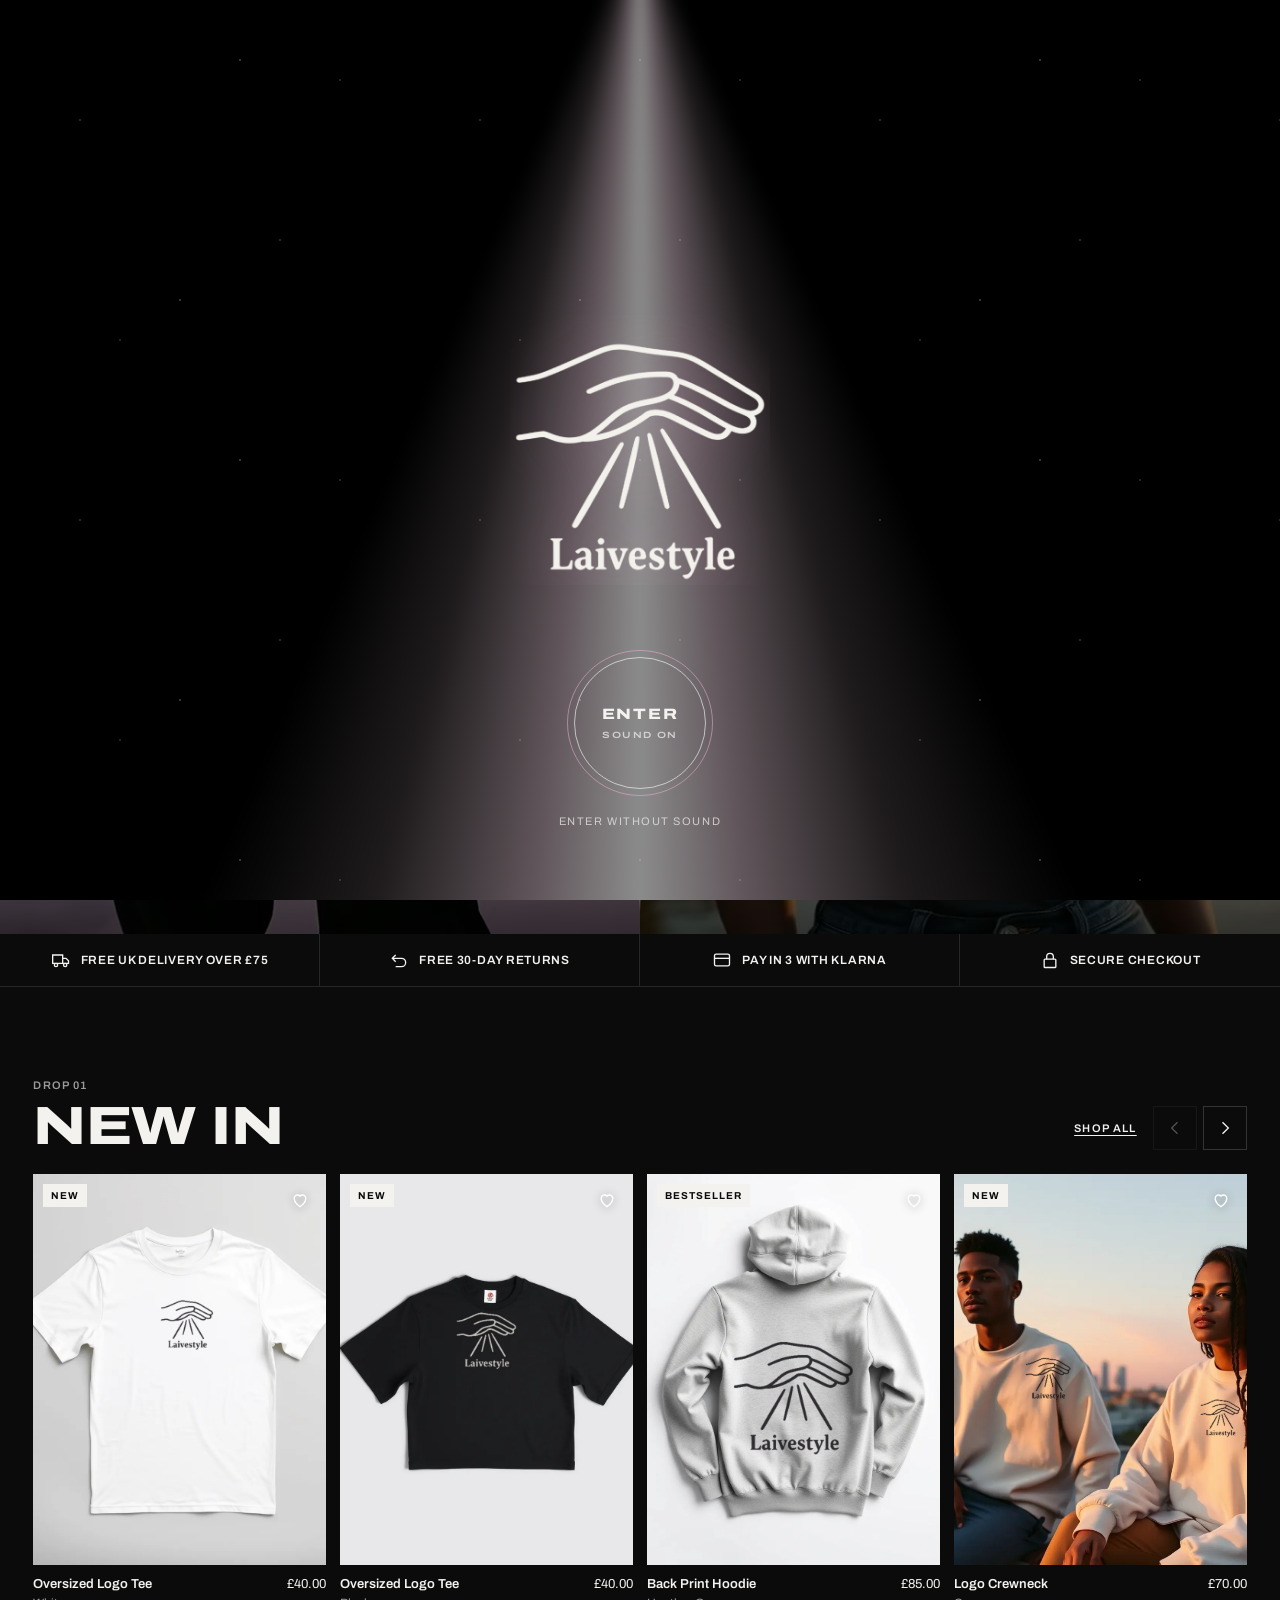
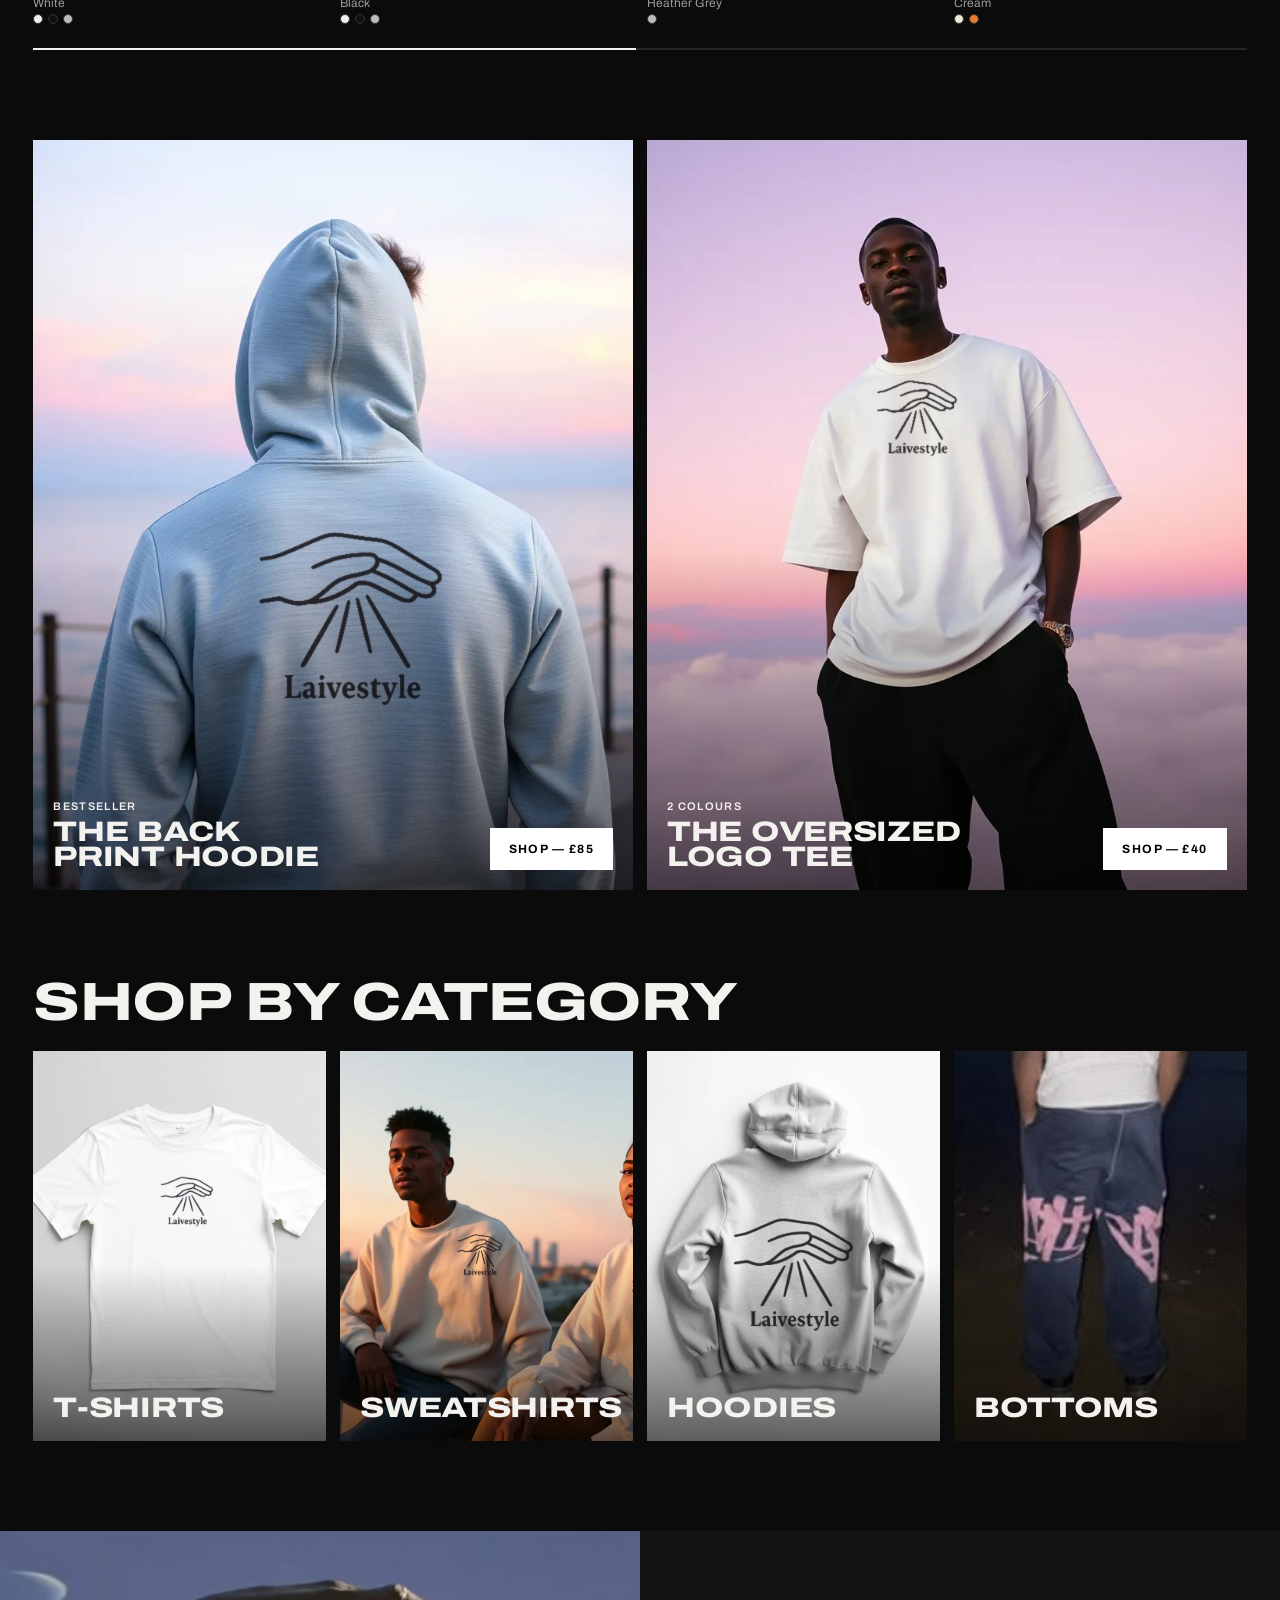
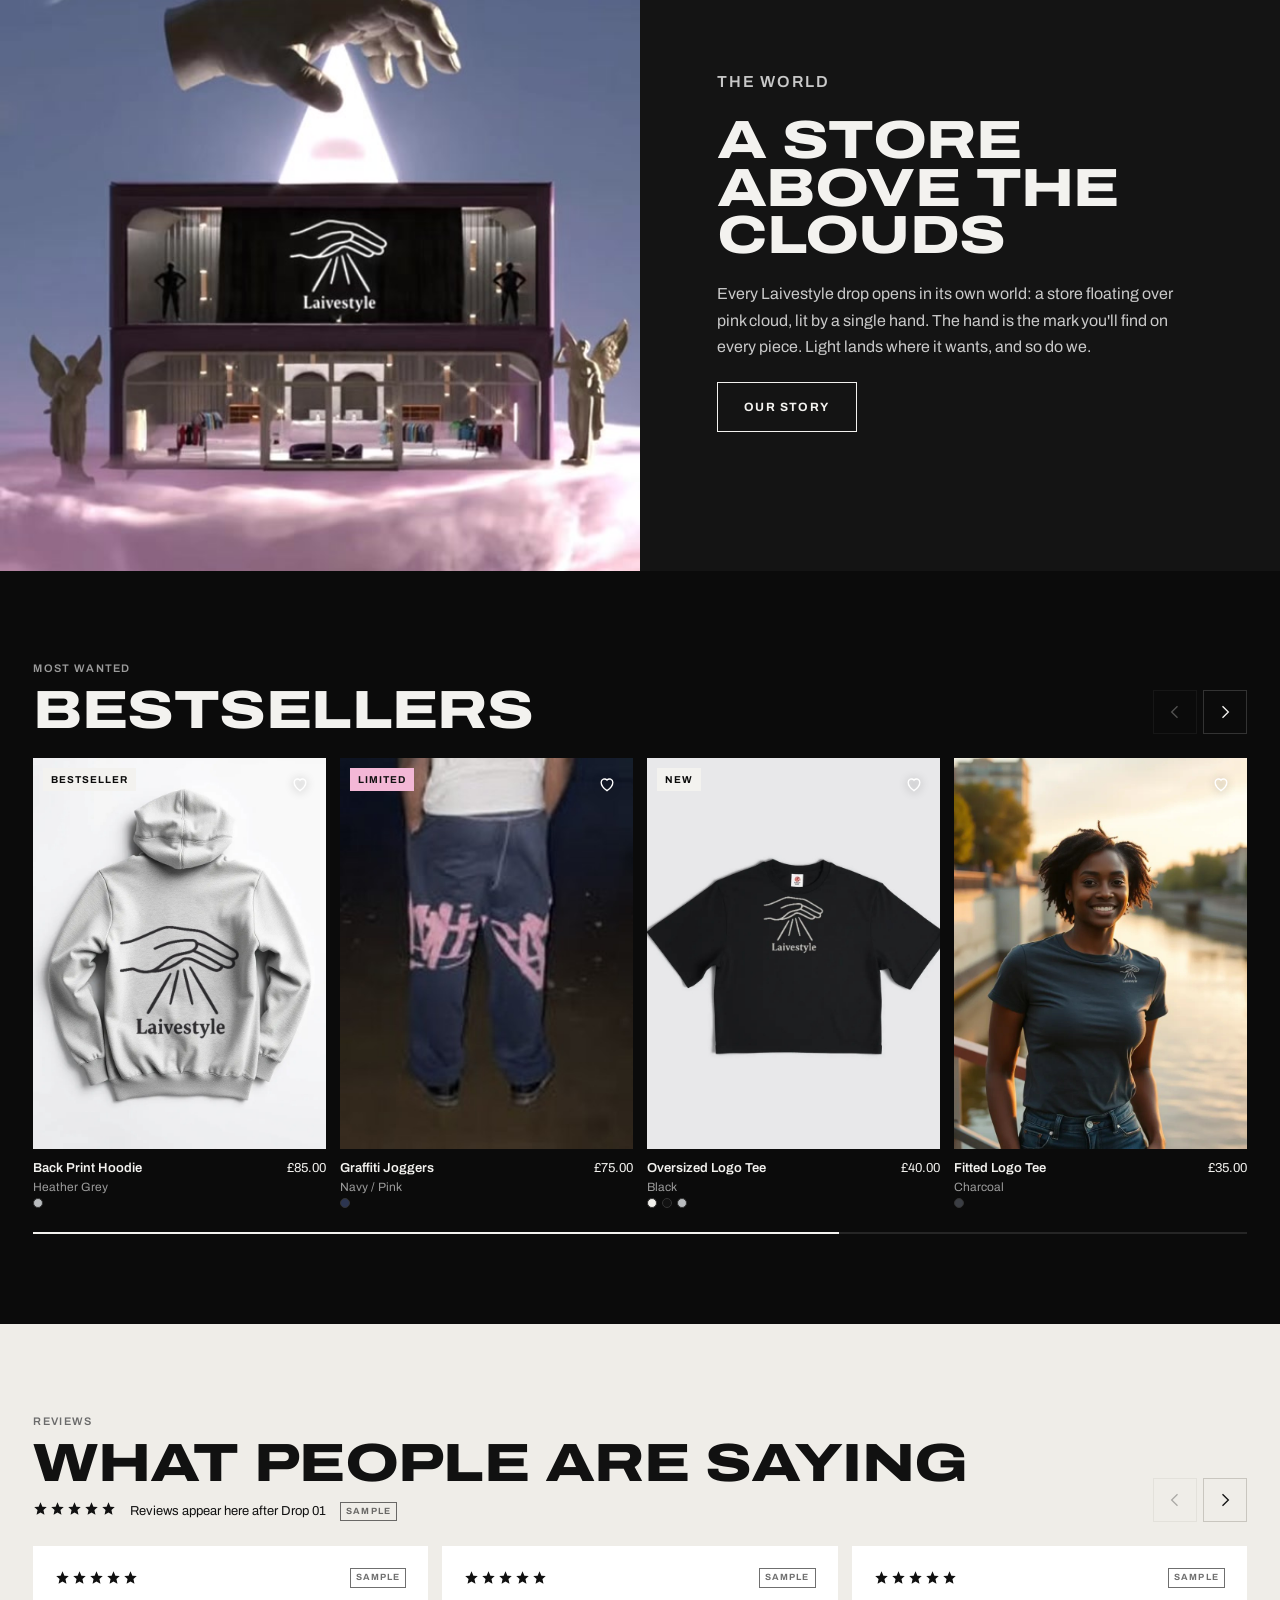
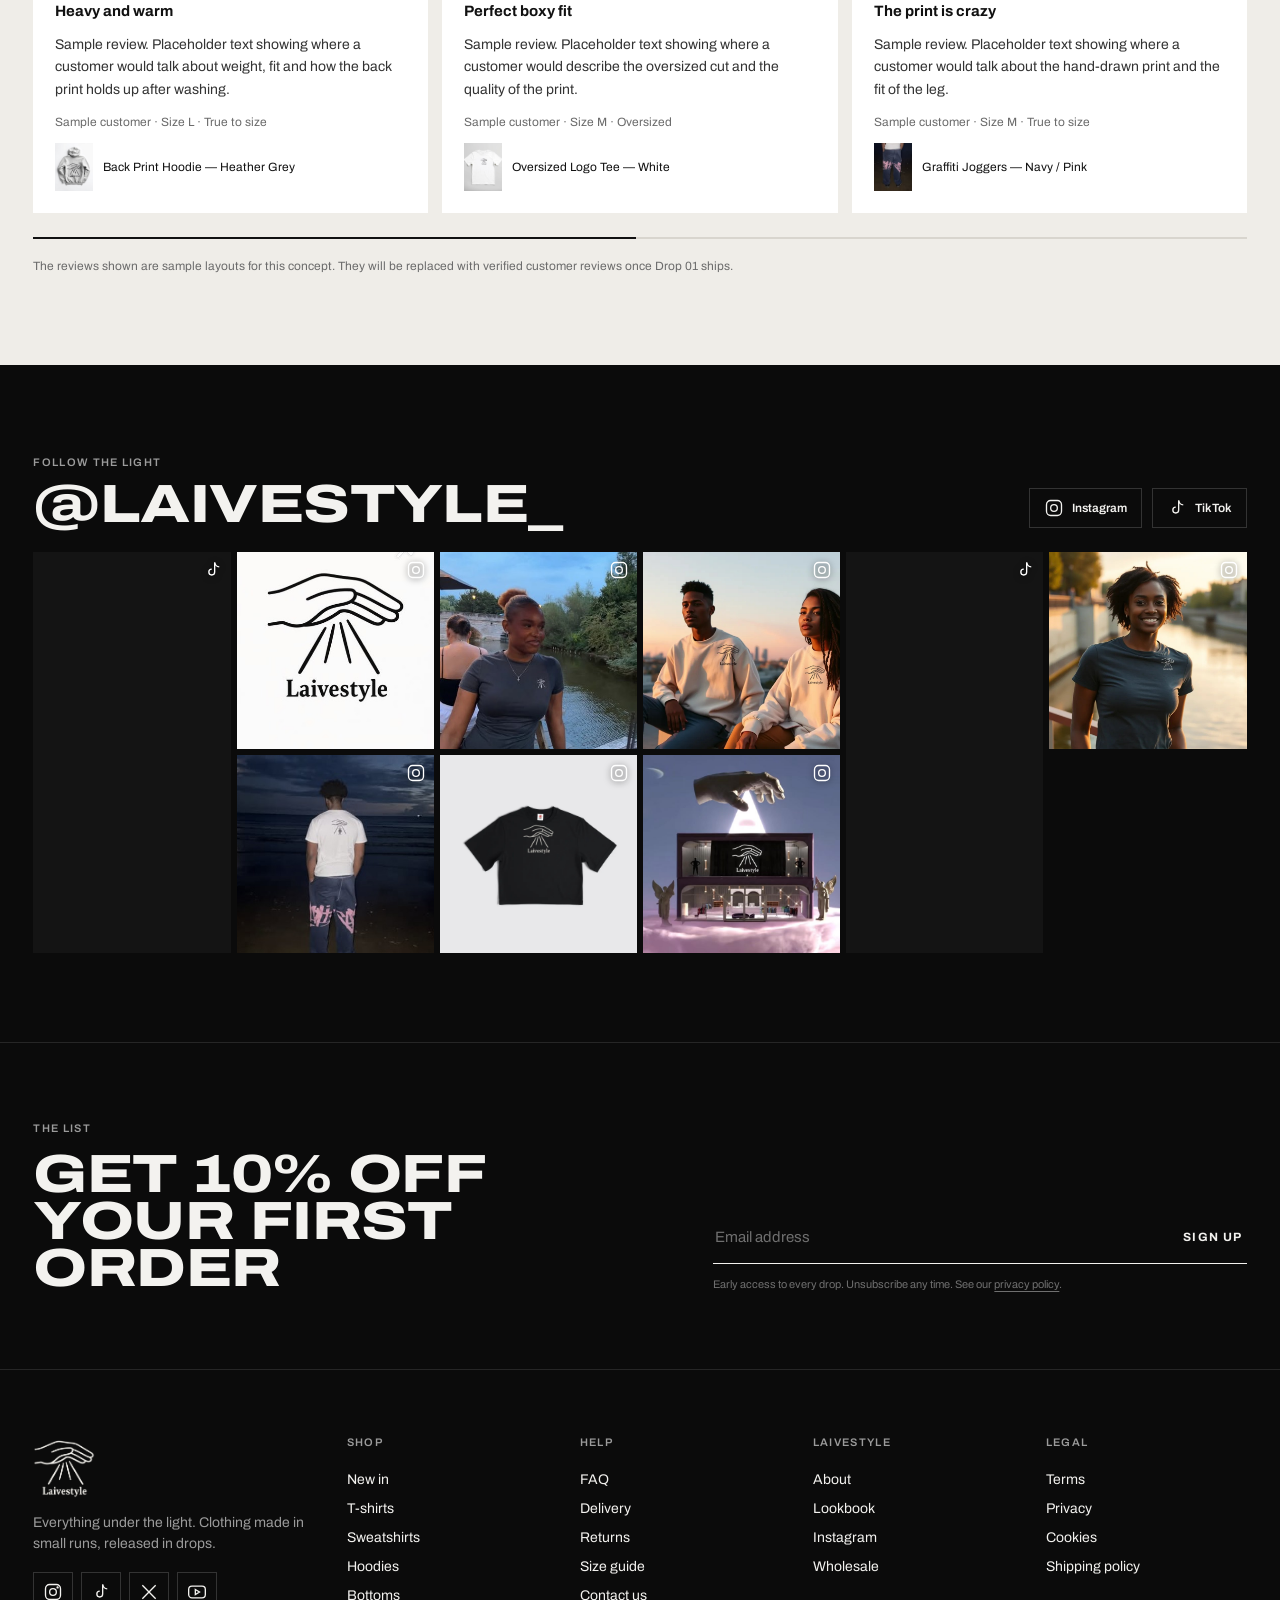
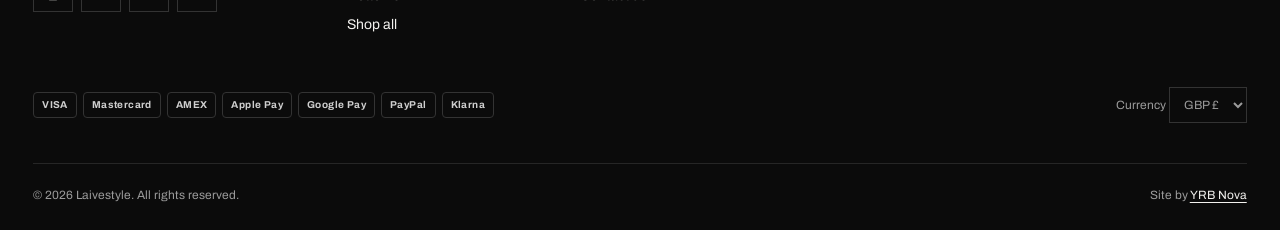
==== commit 26806c3b: "New light-beam intro, hero film rebuilt from AI campaign shots, hero entrance animation + progress b" ====
--- a/index.html
+++ b/index.html
@@ -18,15 +18,16 @@
 
 <!-- Intro: the only place with sound -->
 <div class="intro" id="intro" role="dialog" aria-label="Enter Laivestyle">
-  <video class="intro__bg" src="assets/media/store-idle.mp4" autoplay muted loop playsinline aria-hidden="true"></video>
-  <div class="intro__stage">
-    <video src="assets/media/store-idle.mp4" poster="assets/img/store-still.jpg" autoplay muted loop playsinline aria-label="The Laivestyle store"></video>
-    <video class="intro__fly" id="fly" src="assets/media/store-flyin.mp4" muted playsinline preload="auto" aria-hidden="true"></video>
-  </div>
+  <div class="intro__beam" aria-hidden="true"></div>
+  <div class="intro__dust" aria-hidden="true"></div>
+  <div class="intro__mark"><img src="assets/img/logo-white.png" alt="Laivestyle"></div>
+  <div class="intro__words" aria-hidden="true"><span>Everything</span><span>under</span><span>the</span><span>light</span></div>
+  <div class="intro__load" aria-hidden="true"><span data-pct>000</span><i><b></b></i><span>Drop 01</span></div>
   <div class="intro__ui">
-    <button class="btn" data-enter="sound">Enter</button>
+    <button class="intro__enter" data-enter="sound"><span>Enter</span><small>Sound on</small></button>
     <button class="quiet" data-enter="quiet">Enter without sound</button>
   </div>
+  <div class="intro__flash" aria-hidden="true"></div>
   <audio id="introMusic" src="assets/media/laivestyle-theme.mp3" preload="auto"></audio>
 </div>
 
@@ -37,19 +38,21 @@
   <section class="hero" aria-label="Drop 01">
     <video class="v-d" data-loop src="assets/media/hero-16x9.mp4" poster="assets/img/hero-poster.jpg" autoplay muted loop playsinline aria-label="Laivestyle Drop 01 campaign film"></video>
     <video class="v-m" data-loop src="assets/media/hero-9x16.mp4" poster="assets/img/hero-poster-m.jpg" autoplay muted loop playsinline aria-label="Laivestyle Drop 01 campaign film"></video>
+    <div class="hero__bar" aria-hidden="true"><i></i></div>
+    <a class="hero__cue" href="#after-hero" aria-label="Scroll down"><span>Scroll</span><i></i></a>
     <div class="wrap hero__in">
       <div class="hero__copy">
-        <p class="label" style="margin:0">Drop 01 — Out 05.12.26</p>
-        <h1 class="display h1">Everything<br>under the light</h1>
-        <div class="hero__ctas"><a class="btn btn--solid" href="shop.html">Shop Drop 01</a><a class="btn btn--line" href="lookbook.html">View lookbook</a></div>
+        <p class="label hero__kick" style="margin:0">Drop 01 — Out 05.12.26</p>
+        <h1 class="display h1 hero__title"><span><i>Everything</i></span><span><i>under the light</i></span></h1>
+        <div class="hero__ctas hero__kick"><a class="btn btn--solid" href="shop.html">Shop Drop 01</a><a class="btn btn--line" href="lookbook.html">View lookbook</a></div>
       </div>
-      <div class="count" data-count aria-label="Time until Drop 01">
+      <div class="count hero__kick" data-count aria-label="Time until Drop 01">
         <div><strong data-d>00</strong><span>DAYS</span></div><div><strong data-h>00</strong><span>HRS</span></div><div><strong data-m>00</strong><span>MIN</span></div><div><strong data-s>00</strong><span>SEC</span></div>
       </div>
     </div>
   </section>
 
-  <div class="trust">
+  <div class="trust" id="after-hero">
     <div><svg class="icon" viewBox="0 0 24 24"><path d="M2 6h12v10H2zM14 10h4l3 3v3h-7"/><circle cx="6" cy="18" r="2"/><circle cx="17" cy="18" r="2"/></svg>Free UK delivery over £75</div>
     <div><svg class="icon" viewBox="0 0 24 24"><path d="M4 10h11a5 5 0 0 1 0 10H8"/><path d="M8 6l-4 4 4 4"/></svg>Free 30-day returns</div>
     <div><svg class="icon" viewBox="0 0 24 24"><rect x="3" y="5" width="18" height="14" rx="2"/><path d="M3 10h18"/></svg>Pay in 3 with Klarna</div>
--- a/css/style.css
+++ b/css/style.css
@@ -42,19 +42,60 @@
 .icon{width:20px;height:20px;stroke:currentColor;fill:none;stroke-width:1.6}
 
 /* ---------------- intro ---------------- */
-.intro{position:fixed;inset:0;z-index:200;background:#000;transition:opacity .9s ease,visibility 0s .9s}
-.intro.gone{opacity:0;visibility:hidden}
-.intro__bg{position:absolute;inset:0;width:100%;height:100%;object-fit:cover;filter:blur(40px) brightness(.75);transform:scale(1.15)}
-.intro__stage{position:absolute;top:0;bottom:0;left:50%;transform:translateX(-50%);height:100%;aspect-ratio:592/980;max-width:100%;overflow:hidden}
-.intro__stage video{position:absolute;inset:0;width:100%;height:100%;object-fit:cover}
-.intro__fly{opacity:0}
-.intro.flying .intro__fly{opacity:1}
-.intro__ui{position:absolute;left:0;right:0;bottom:12%;z-index:2;display:flex;flex-direction:column;align-items:center;gap:14px;opacity:0;transition:opacity .6s}
-.intro.ready .intro__ui{opacity:1}
-.intro.flying .intro__ui{opacity:0;pointer-events:none}
-.intro__ui .btn{background:rgba(0,0,0,.35);backdrop-filter:blur(8px);border-color:#fff;color:#fff}
-.intro__ui .btn:hover{background:#fff;color:#000}
-.intro__ui .quiet{font-size:11px;letter-spacing:.12em;text-transform:uppercase;opacity:.8}
+.intro{position:fixed;inset:0;z-index:200;background:#000;overflow:hidden;display:grid;place-items:center;transition:opacity .9s ease,visibility 0s .9s}
+.intro.gone{opacity:0;visibility:hidden;pointer-events:none}
+.intro__beam{position:absolute;top:-10%;left:50%;width:min(1400px,240vw);height:120%;transform:translateX(-50%);opacity:0;pointer-events:none;
+  background:conic-gradient(from 0deg at 50% 0%,transparent 158deg,rgba(255,236,246,.07) 166deg,rgba(255,236,246,.22) 174deg,rgba(255,255,255,.35) 180deg,rgba(255,236,246,.22) 186deg,rgba(255,236,246,.07) 194deg,transparent 202deg);
+  filter:blur(10px);animation:beamIn 2.4s .3s cubic-bezier(.2,.7,.2,1) forwards,beamPulse 5s 2.7s ease-in-out infinite}
+@keyframes beamIn{to{opacity:1}}
+@keyframes beamPulse{0%,100%{opacity:1}50%{opacity:.7}}
+.intro__dust{position:absolute;inset:0;pointer-events:none;opacity:.5;
+  background-image:radial-gradient(1px 1px at 20% 30%,#fff,transparent),radial-gradient(1px 1px at 70% 60%,#fff,transparent),radial-gradient(1.5px 1.5px at 45% 75%,#f3b7d6,transparent),radial-gradient(1px 1px at 85% 20%,#fff,transparent),radial-gradient(1px 1px at 30% 85%,#fff,transparent),radial-gradient(1.5px 1.5px at 60% 15%,#f3b7d6,transparent);
+  background-size:400px 400px;animation:dust 30s linear infinite}
+@keyframes dust{to{background-position:0 -800px}}
+.intro__mark{position:relative;z-index:2;width:clamp(150px,22vw,260px);clip-path:inset(0 0 100% 0);animation:pour 1.8s .5s cubic-bezier(.6,0,.2,1) forwards;filter:drop-shadow(0 0 30px rgba(243,183,214,.35))}
+.intro__mark img{width:100%;height:auto}
+@keyframes pour{to{clip-path:inset(0 0 0 0)}}
+.intro__words{position:absolute;z-index:3;left:0;right:0;top:50%;transform:translateY(-50%);display:flex;justify-content:center;gap:.3em;flex-wrap:wrap;padding:0 16px;font-weight:900;font-variation-settings:"wdth" 125;text-transform:uppercase;font-size:clamp(34px,8vw,120px);line-height:.9;letter-spacing:-.01em;pointer-events:none}
+.intro__words span{opacity:0;transform:translateY(30px);filter:blur(8px)}
+.intro.playing .intro__words span{animation:word .7s cubic-bezier(.2,.7,.2,1) forwards}
+.intro.playing .intro__words span:nth-child(2){animation-delay:.45s}
+.intro.playing .intro__words span:nth-child(3){animation-delay:.9s}
+.intro.playing .intro__words span:nth-child(4){animation-delay:1.35s;color:var(--pink)}
+@keyframes word{to{opacity:1;transform:none;filter:none}}
+.intro.playing .intro__mark{transition:opacity .5s,transform 2.5s;opacity:.12;transform:scale(1.6)}
+.intro__load{position:absolute;left:0;right:0;bottom:clamp(28px,6vh,56px);display:flex;align-items:center;justify-content:center;gap:16px;font-size:11px;font-weight:600;letter-spacing:.16em;text-transform:uppercase;font-variant-numeric:tabular-nums;transition:opacity .5s}
+.intro__load i{display:block;width:min(220px,40vw);height:1px;background:rgba(255,255,255,.2);position:relative}
+.intro__load b{position:absolute;left:0;top:0;bottom:0;width:0;background:#fff}
+.intro.ready .intro__load{opacity:0}
+.intro__ui{position:absolute;left:0;right:0;bottom:clamp(28px,7vh,64px);z-index:4;display:flex;flex-direction:column;align-items:center;gap:16px;opacity:0;transform:translateY(12px);pointer-events:none;transition:opacity .7s,transform .7s}
+.intro.ready .intro__ui{opacity:1;transform:none;pointer-events:auto}
+.intro.playing .intro__ui{opacity:0;pointer-events:none}
+.intro__enter{position:relative;width:132px;height:132px;border-radius:50%;border:1px solid rgba(255,255,255,.6);display:flex;flex-direction:column;align-items:center;justify-content:center;gap:4px;font-weight:800;font-variation-settings:"wdth" 125;font-size:15px;letter-spacing:.12em;text-transform:uppercase;transition:background-color .3s,color .3s,transform .3s}
+.intro__enter small{font-size:9px;font-weight:600;letter-spacing:.16em;opacity:.7}
+.intro__enter::before{content:"";position:absolute;inset:-8px;border-radius:50%;border:1px solid rgba(243,183,214,.5);animation:ring 2.2s ease-out infinite}
+@keyframes ring{from{transform:scale(.9);opacity:1}to{transform:scale(1.25);opacity:0}}
+.intro__enter:hover{background:#fff;color:#000;transform:scale(1.04)}
+.intro .quiet{font-size:11px;letter-spacing:.14em;text-transform:uppercase;opacity:.7;padding:8px}
+.intro .quiet:hover{opacity:1}
+.intro__flash{position:absolute;inset:0;z-index:5;background:radial-gradient(circle at 50% 30%,#fff 0%,#ffe9f4 40%,#fff 100%);opacity:0;pointer-events:none}
+.intro.flash .intro__flash{animation:flash 1.1s ease forwards}
+@keyframes flash{0%{opacity:0}35%{opacity:1}100%{opacity:1}}
+
+/* hero entrance (after intro) */
+.hero__title span{display:block;overflow:hidden;padding-bottom:.04em}
+.hero__title i{display:inline-block;font-style:normal;transform:translateY(105%);transition:transform 1.1s cubic-bezier(.2,.7,.2,1)}
+.hero__title span:nth-child(2) i{transition-delay:.12s}
+.hero__kick{opacity:0;transform:translateY(16px);transition:opacity .9s .35s,transform .9s .35s}
+body.entered .hero__title i{transform:none}
+body.entered .hero__kick{opacity:1;transform:none}
+.hero__bar{position:absolute;left:0;right:0;top:0;z-index:3;height:2px;background:rgba(255,255,255,.15)}
+.hero__bar i{display:block;height:100%;width:0;background:var(--pink)}
+.hero__cue{position:absolute;left:50%;bottom:22px;z-index:3;transform:translateX(-50%);display:flex;flex-direction:column;align-items:center;gap:8px;font-size:10px;font-weight:600;letter-spacing:.2em;text-transform:uppercase;opacity:.8}
+.hero__cue i{width:1px;height:36px;background:linear-gradient(#fff,transparent);animation:cue 2s ease-in-out infinite;transform-origin:top}
+@keyframes cue{0%{transform:scaleY(0)}50%{transform:scaleY(1)}100%{transform:scaleY(1);opacity:0}}
+@media (max-width:640px){.hero__cue{display:none}.intro__enter{width:116px;height:116px}}
+@media (prefers-reduced-motion:reduce){.hero__title i,.hero__kick{transform:none!important;opacity:1!important}.intro__mark{clip-path:none}}
 
 /* ---------------- header ---------------- */
 .announce{position:relative;height:34px;background:var(--pink);color:#111;overflow:hidden}
@@ -410,3 +451,9 @@
   .h1{font-size:clamp(34px,10.6vw,56px)}
   .tile__txt{flex-direction:column;align-items:flex-start}
 }
+/* device fixes */
+.hero__copy{max-width:none}
+@media (orientation:portrait) and (max-width:1100px){.hero .v-d{display:none}.hero .v-m{display:block}}
+@media (max-width:640px){.hero::after{background:linear-gradient(180deg,rgba(0,0,0,.35) 0%,rgba(0,0,0,0) 25%,rgba(0,0,0,.15) 45%,rgba(0,0,0,.8) 100%)}}
+@media (max-width:400px){.tools [data-open="wish"]{display:none}.tool{width:36px}.wrap{--pad:14px}}
+.intro__beam{filter:blur(6px);background:conic-gradient(from 0deg at 50% 0%,transparent 156deg,rgba(255,226,240,.12) 165deg,rgba(255,226,240,.38) 174deg,rgba(255,255,255,.55) 180deg,rgba(255,226,240,.38) 186deg,rgba(255,226,240,.12) 195deg,transparent 204deg)}
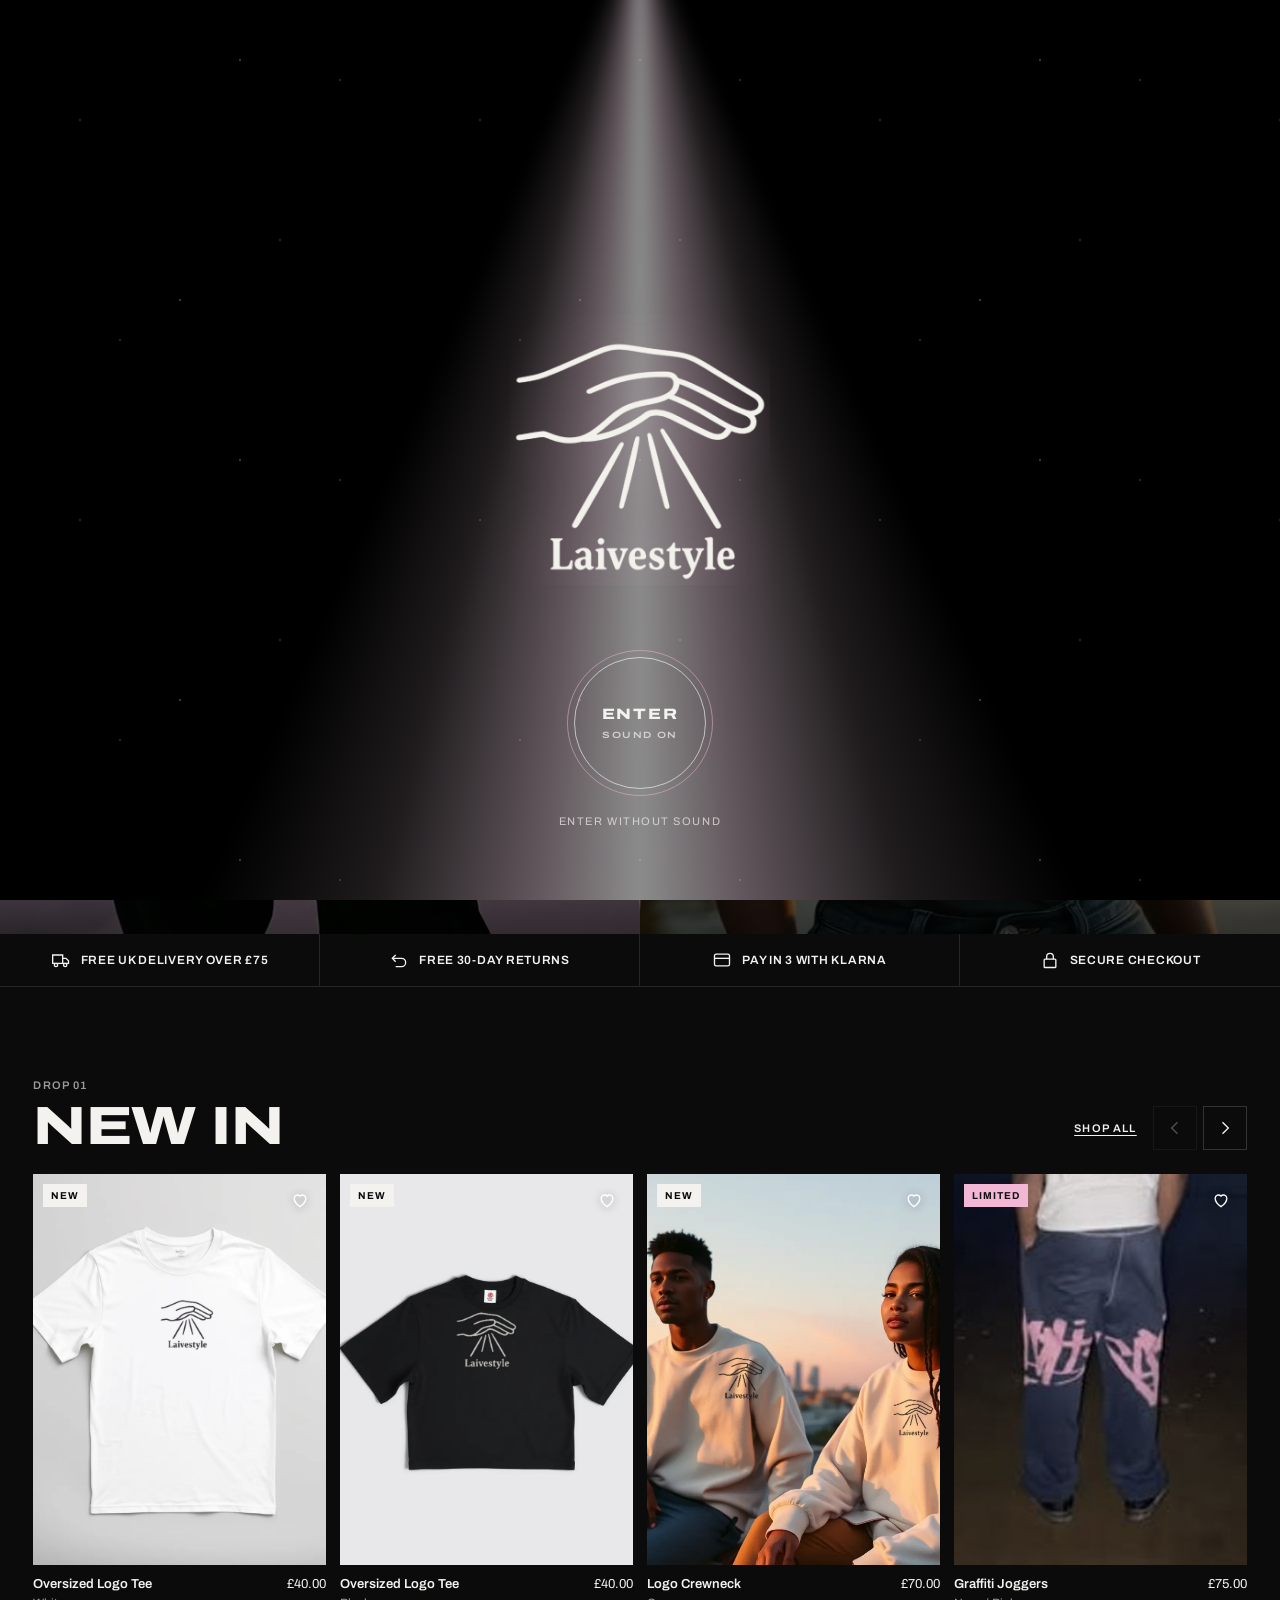
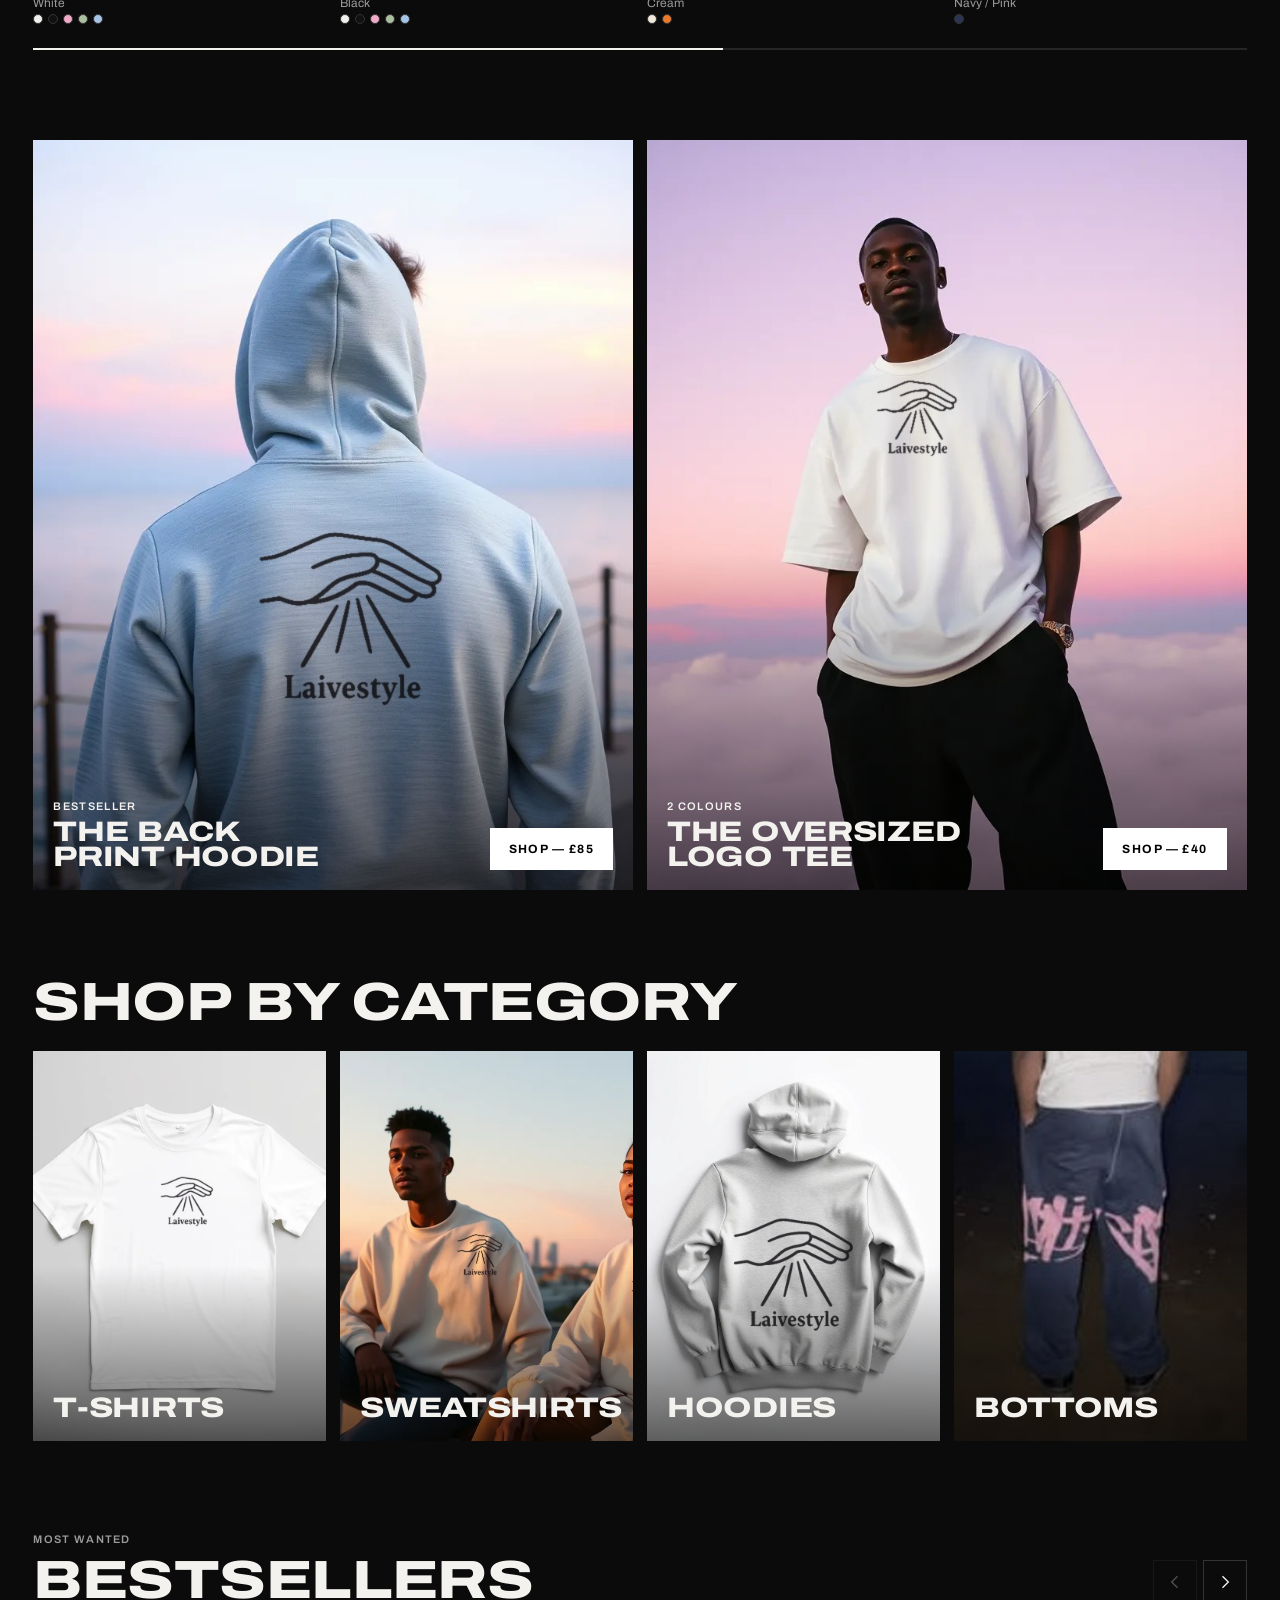
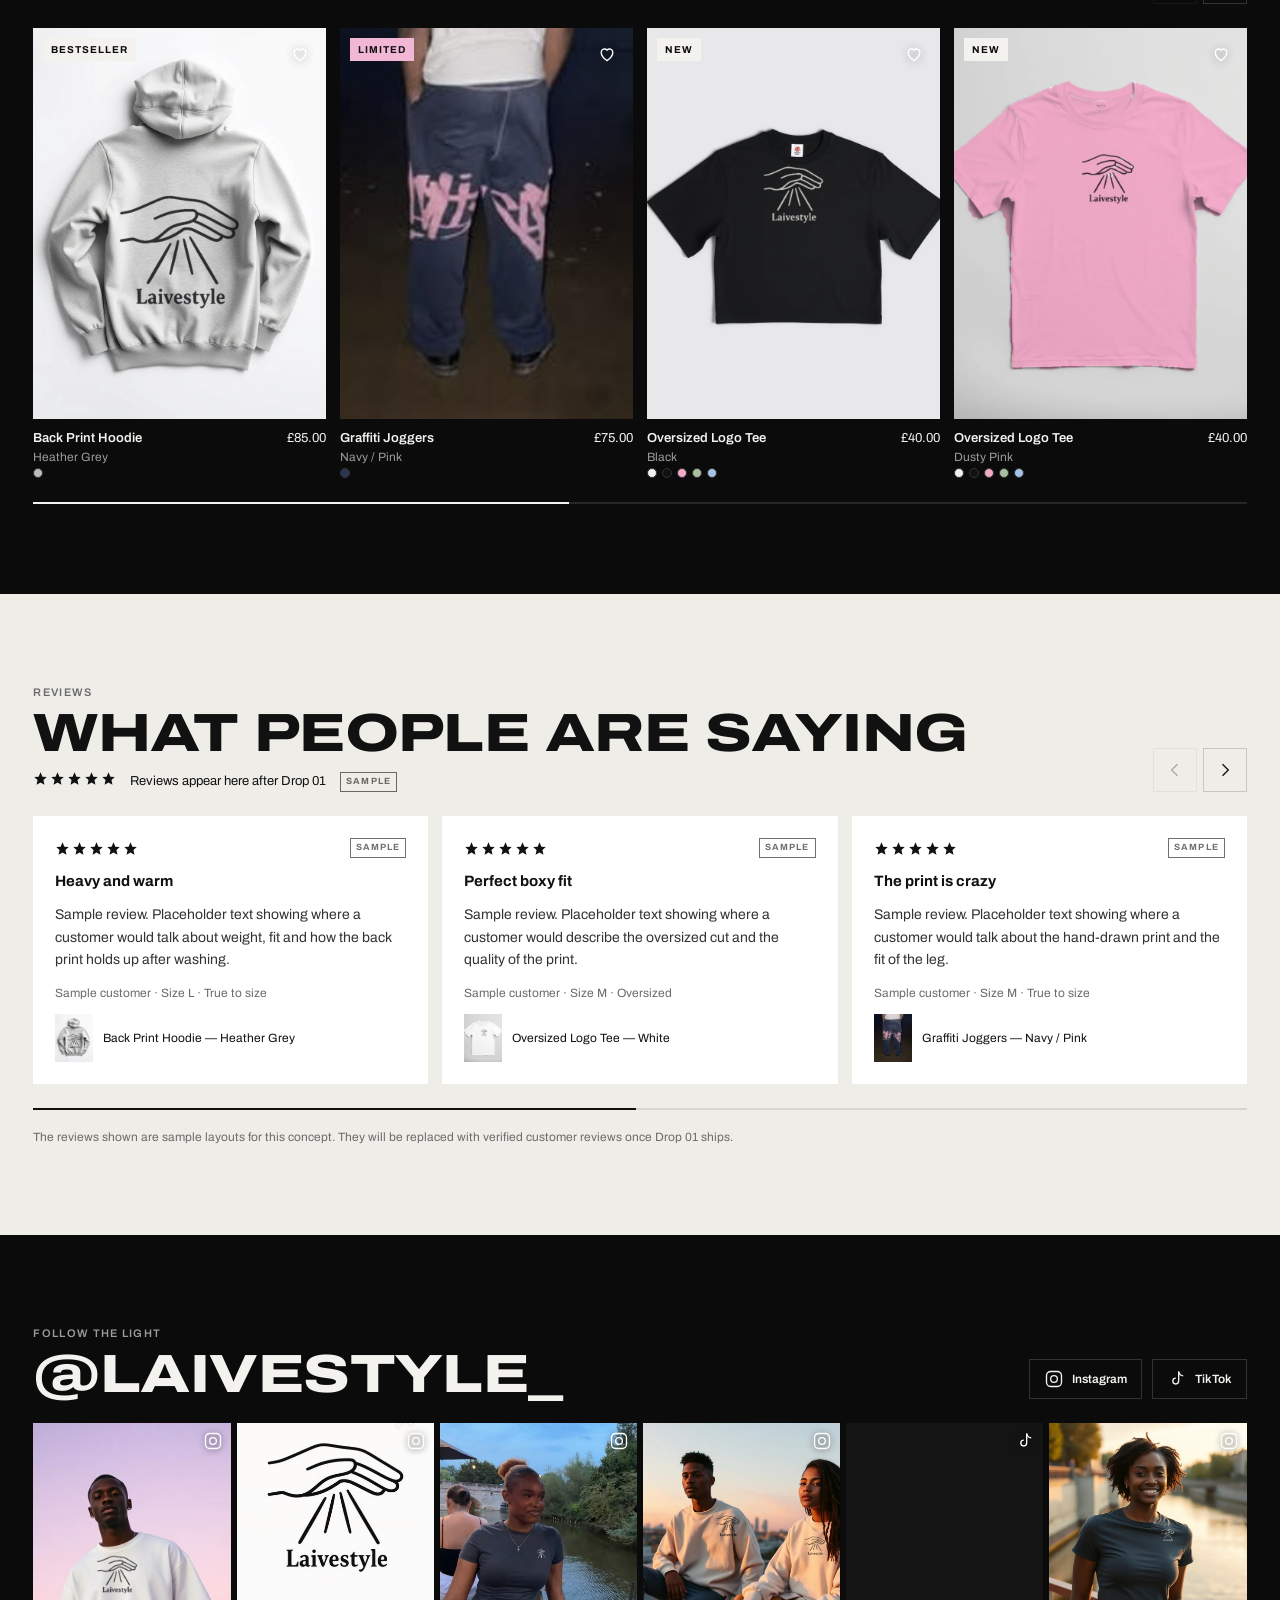
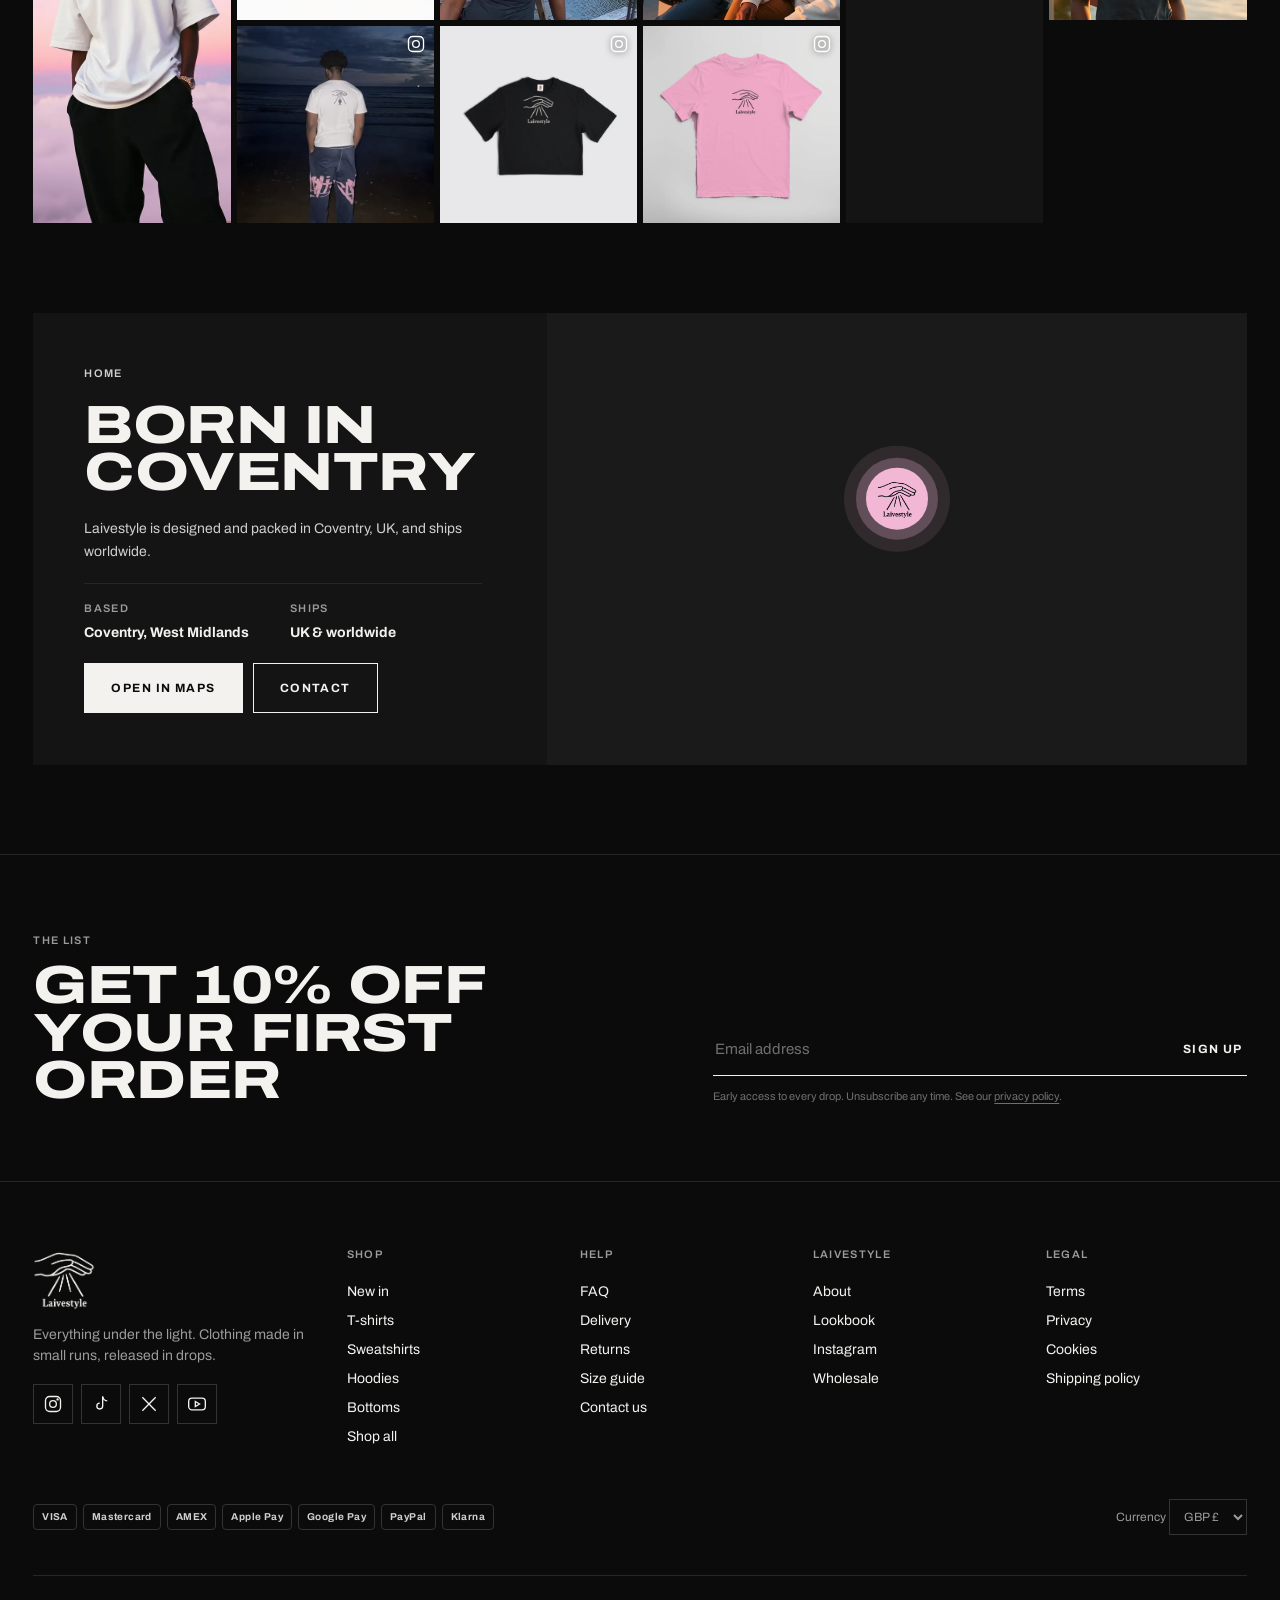
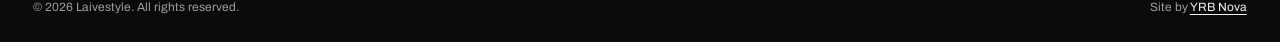
==== commit 3aa575fe: "Hero plays in iOS Low Power Mode (img-mp4 on Apple), remove 3D store/clouds footage, auto carousels " ====
--- a/index.html
+++ b/index.html
@@ -36,8 +36,10 @@
 <main>
   <!-- Hero: always playing, always muted -->
   <section class="hero" aria-label="Drop 01">
-    <video class="v-d" data-loop src="assets/media/hero-16x9.mp4" poster="assets/img/hero-poster.jpg" autoplay muted loop playsinline aria-label="Laivestyle Drop 01 campaign film"></video>
-    <video class="v-m" data-loop src="assets/media/hero-9x16.mp4" poster="assets/img/hero-poster-m.jpg" autoplay muted loop playsinline aria-label="Laivestyle Drop 01 campaign film"></video>
+    <div class="hero__media" data-hero-media>
+      <img class="hero__poster v-d" src="assets/img/hero-poster.jpg" alt="">
+      <img class="hero__poster v-m" src="assets/img/hero-poster-m.jpg" alt="">
+    </div>
     <div class="hero__bar" aria-hidden="true"><i></i></div>
     <a class="hero__cue" href="#after-hero" aria-label="Scroll down"><span>Scroll</span><i></i></a>
     <div class="wrap hero__in">
@@ -88,19 +90,8 @@
     </div>
   </section>
 
-  <!-- The world -->
-  <section class="world">
-    <div class="world__media"><video data-loop src="assets/media/store-idle.mp4" poster="assets/img/store-still.jpg" autoplay muted loop playsinline aria-label="The Laivestyle store floating above the clouds"></video></div>
-    <div class="world__txt">
-      <p class="label muted" style="margin:0">The world</p>
-      <h2 class="display h2">A store above the clouds</h2>
-      <p>Every Laivestyle drop opens in its own world: a store floating over pink cloud, lit by a single hand. The hand is the mark you'll find on every piece. Light lands where it wants, and so do we.</p>
-      <div><a class="btn btn--line" href="about.html">Our story</a></div>
-    </div>
-  </section>
-
   <!-- Bestsellers slider -->
-  <section class="wrap sec" data-slider>
+  <section class="wrap sec" data-slider data-auto>
     <div class="sec-head"><div><p class="label muted" style="margin:0 0 10px">Most wanted</p><h2 class="display h2">Bestsellers</h2></div>
       <div class="arrows"><button data-prev aria-label="Previous"><svg class="icon" viewBox="0 0 24 24"><path d="M15 5l-7 7 7 7"/></svg></button><button data-next aria-label="Next"><svg class="icon" viewBox="0 0 24 24"><path d="M9 5l7 7-7 7"/></svg></button></div></div>
     <div class="slider" data-best></div>
@@ -108,14 +99,14 @@
   </section>
 
   <!-- Reviews -->
-  <section class="paper reviews" data-slider>
+  <section class="paper reviews" data-slider data-auto>
     <div class="wrap">
       <div class="sec-head">
         <div><p class="label muted" style="margin:0 0 10px">Reviews</p><h2 class="display h2">What people are saying</h2>
           <div class="rsum" style="margin-top:14px"><span data-avg-stars></span><span style="font-size:13px">Reviews appear here after Drop 01</span><span class="sample">Sample</span></div></div>
         <div class="arrows"><button data-prev aria-label="Previous"><svg class="icon" viewBox="0 0 24 24"><path d="M15 5l-7 7 7 7"/></svg></button><button data-next aria-label="Next"><svg class="icon" viewBox="0 0 24 24"><path d="M9 5l7 7-7 7"/></svg></button></div>
       </div>
-      <div class="slider" data-reviews style="grid-auto-columns:calc((100% - 2*14px)/3)"></div>
+      <div class="slider slider--3" data-reviews></div>
       <div class="progress"><i></i></div>
       <p class="rnote muted">The reviews shown are sample layouts for this concept. They will be replaced with verified customer reviews once Drop 01 ships.</p>
     </div>
@@ -126,7 +117,7 @@
     <div class="sec-head" style="flex-wrap:wrap"><div><p class="label muted" style="margin:0 0 10px">Follow the light</p><h2 class="display h2">@laivestyle_</h2></div>
       <div class="handles"><a href="https://instagram.com/laivestyle_" target="_blank" rel="noopener"><svg class="icon" viewBox="0 0 24 24"><rect x="3" y="3" width="18" height="18" rx="5"/><circle cx="12" cy="12" r="4"/></svg>Instagram</a><a href="#"><svg class="icon" viewBox="0 0 24 24"><path d="M14 3v11.5a3.5 3.5 0 1 1-3.5-3.5"/><path d="M14 3c.5 3 2.5 5 5.5 5.2"/></svg>TikTok</a></div></div>
     <div class="social-grid">
-      <a class="post tall" href="#"><video data-loop src="assets/media/store-flyin.mp4" autoplay muted loop playsinline aria-label="TikTok: entering the Laivestyle store"></video><span class="plat"><svg class="icon" viewBox="0 0 24 24"><path d="M14 3v11.5a3.5 3.5 0 1 1-3.5-3.5"/><path d="M14 3c.5 3 2.5 5 5.5 5.2"/></svg></span><span class="ov">Watch on TikTok</span></a>
+      <a class="post tall" href="https://instagram.com/laivestyle_" target="_blank" rel="noopener"><img src="assets/img/ai/look-clouds.jpg" alt="Oversized Logo Tee above the clouds" loading="lazy"><span class="plat"><svg class="icon" viewBox="0 0 24 24"><rect x="3" y="3" width="18" height="18" rx="5"/><circle cx="12" cy="12" r="4"/></svg></span><span class="ov">View post</span></a>
       <a class="post" href="https://instagram.com/laivestyle_" target="_blank" rel="noopener"><img src="assets/img/ig-logo.jpg" alt="Laivestyle logo post" loading="lazy"><span class="plat"><svg class="icon" viewBox="0 0 24 24"><rect x="3" y="3" width="18" height="18" rx="5"/><circle cx="12" cy="12" r="4"/></svg></span><span class="ov">View post</span></a>
       <a class="post" href="https://instagram.com/laivestyle_" target="_blank" rel="noopener"><img src="assets/img/fitted-tee.jpg" alt="Fitted Logo Tee by the river" loading="lazy"><span class="plat"><svg class="icon" viewBox="0 0 24 24"><rect x="3" y="3" width="18" height="18" rx="5"/><circle cx="12" cy="12" r="4"/></svg></span><span class="ov">View post</span></a>
       <a class="post" href="https://instagram.com/laivestyle_" target="_blank" rel="noopener"><img src="assets/img/ai/look-crew.jpg" alt="Logo Crewneck on a rooftop" loading="lazy" style="object-position:30% 50%"><span class="plat"><svg class="icon" viewBox="0 0 24 24"><rect x="3" y="3" width="18" height="18" rx="5"/><circle cx="12" cy="12" r="4"/></svg></span><span class="ov">View post</span></a>
@@ -134,7 +125,20 @@
       <a class="post" href="https://instagram.com/laivestyle_" target="_blank" rel="noopener"><img src="assets/img/ai/look-water.jpg" alt="Fitted Logo Tee at golden hour" loading="lazy"><span class="plat"><svg class="icon" viewBox="0 0 24 24"><rect x="3" y="3" width="18" height="18" rx="5"/><circle cx="12" cy="12" r="4"/></svg></span><span class="ov">View post</span></a>
       <a class="post" href="https://instagram.com/laivestyle_" target="_blank" rel="noopener"><img src="assets/img/back-print-tee.jpg" alt="Back Print Tee by the sea" loading="lazy"><span class="plat"><svg class="icon" viewBox="0 0 24 24"><rect x="3" y="3" width="18" height="18" rx="5"/><circle cx="12" cy="12" r="4"/></svg></span><span class="ov">View post</span></a>
       <a class="post" href="https://instagram.com/laivestyle_" target="_blank" rel="noopener"><img src="assets/img/ai/studio-black.jpg" alt="Oversized Logo Tee in black" loading="lazy"><span class="plat"><svg class="icon" viewBox="0 0 24 24"><rect x="3" y="3" width="18" height="18" rx="5"/><circle cx="12" cy="12" r="4"/></svg></span><span class="ov">View post</span></a>
-      <a class="post" href="https://instagram.com/laivestyle_" target="_blank" rel="noopener"><img src="assets/img/store-still.jpg" alt="The Laivestyle store" loading="lazy"><span class="plat"><svg class="icon" viewBox="0 0 24 24"><rect x="3" y="3" width="18" height="18" rx="5"/><circle cx="12" cy="12" r="4"/></svg></span><span class="ov">View post</span></a>
+      <a class="post" href="https://instagram.com/laivestyle_" target="_blank" rel="noopener"><img src="assets/img/ai/tee-pink.jpg" alt="Oversized Logo Tee in pink" loading="lazy"><span class="plat"><svg class="icon" viewBox="0 0 24 24"><rect x="3" y="3" width="18" height="18" rx="5"/><circle cx="12" cy="12" r="4"/></svg></span><span class="ov">View post</span></a>
+    </div>
+  </section>
+  <!-- Coventry -->
+  <section class="wrap sec">
+    <div class="mapwrap">
+      <div class="map__txt">
+        <p class="label muted" style="margin:0">Home</p>
+        <h2 class="display h2">Born in<br>Coventry</h2>
+        <p>Laivestyle is designed and packed in Coventry, UK, and ships worldwide.</p>
+        <div class="map__meta"><div><span class="label muted">Based</span><b>Coventry, West Midlands</b></div><div><span class="label muted">Ships</span><b>UK &amp; worldwide</b></div></div>
+        <div style="display:flex;gap:10px;flex-wrap:wrap"><a class="btn btn--solid" href="https://www.google.com/maps/search/?api=1&amp;query=Coventry%2C%20UK" target="_blank" rel="noopener">Open in Maps</a><a class="btn btn--line" href="contact.html">Contact</a></div>
+      </div>
+      <div class="map"><iframe title="Map of Coventry" loading="lazy" src="https://www.openstreetmap.org/export/embed.html?bbox=-1.5900%2C52.3800%2C-1.4500%2C52.4330&amp;layer=mapnik&amp;marker=52.4068%2C-1.5197"></iframe><span class="map__pin" aria-hidden="true"><img src="assets/img/logo-white.png" alt=""></span></div>
     </div>
   </section>
 </main>
@@ -145,8 +149,8 @@
 <script>
 (function () {
   var L = window.LAIV, $ = function (s) { return document.querySelector(s); };
-  $('[data-new]').innerHTML = L.CAT.filter(function (p) { return p.id !== 'logo-tee-grey'; }).map(L.card).join('');
-  $('[data-best]').innerHTML = ['back-print-hoodie', 'graffiti-joggers', 'oversized-tee-black', 'fitted-tee-charcoal', 'logo-crewneck-cream', 'oversized-tee-white'].map(function (id) { return L.card(L.byId[id]); }).join('');
+  $('[data-new]').innerHTML = L.CAT.filter(function (p) { return p.badge === 'New' || p.badge === 'Limited'; }).map(L.card).join('');
+  $('[data-best]').innerHTML = ['back-print-hoodie', 'graffiti-joggers', 'oversized-tee-black', 'oversized-tee-pink', 'fitted-tee-charcoal', 'logo-crewneck-cream', 'oversized-tee-white', 'oversized-tee-sage', 'logo-crewneck-orange'].map(function (id) { return L.card(L.byId[id]); }).join('');
   $('[data-avg-stars]').innerHTML = L.stars(5);
   $('[data-reviews]').innerHTML = L.REVIEWS.map(function (r) {
     var p = L.byId[r.p];
--- a/css/style.css
+++ b/css/style.css
@@ -457,3 +457,45 @@
 @media (max-width:640px){.hero::after{background:linear-gradient(180deg,rgba(0,0,0,.35) 0%,rgba(0,0,0,0) 25%,rgba(0,0,0,.15) 45%,rgba(0,0,0,.8) 100%)}}
 @media (max-width:400px){.tools [data-open="wish"]{display:none}.tool{width:36px}.wrap{--pad:14px}}
 .intro__beam{filter:blur(6px);background:conic-gradient(from 0deg at 50% 0%,transparent 156deg,rgba(255,226,240,.12) 165deg,rgba(255,226,240,.38) 174deg,rgba(255,255,255,.55) 180deg,rgba(255,226,240,.38) 186deg,rgba(255,226,240,.12) 195deg,transparent 204deg)}
+
+/* ---------- hero film (video or Safari img-mp4) ---------- */
+.hero__media{position:absolute;inset:0}
+.hero__media img,.hero__media video{position:absolute;inset:0;width:100%;height:100%;object-fit:cover}
+.hero__film{opacity:0;transition:opacity .8s ease}
+.hero__film.on{opacity:1}
+.hero__media .v-m{display:none}
+@media (max-width:640px),(orientation:portrait) and (max-width:1100px){.hero__media .v-d{display:none}.hero__media .v-m{display:block}}
+
+/* ---------- scroll reveal ---------- */
+.rv{opacity:0;transform:translateY(42px);transition:opacity 1s cubic-bezier(.2,.7,.2,1) var(--d,0ms),transform 1.1s cubic-bezier(.2,.7,.2,1) var(--d,0ms)}
+.rv.in{opacity:1;transform:none}
+.tile.rv img{transform:scale(1.18);transition:transform 1.6s cubic-bezier(.2,.7,.2,1) var(--d,0ms)}
+.tile.rv.in img{transform:scale(1)}
+.tile.rv.in:hover img{transform:scale(1.04)}
+.card.rv .card__media{clip-path:inset(12% 0 0 0);transition:clip-path 1.1s cubic-bezier(.2,.7,.2,1) var(--d,0ms)}
+.card.rv.in .card__media{clip-path:inset(0)}
+.sec-head.rv .display{transform:translateY(30px);transition:transform 1.1s cubic-bezier(.2,.7,.2,1) .1s}
+.sec-head.rv.in .display{transform:none}
+
+/* ---------- carousels ---------- */
+.slider{scroll-behavior:smooth}
+.slider--3{grid-auto-columns:calc((100% - 2*14px)/3)}
+@media (max-width:1000px){.slider--3{grid-auto-columns:calc((100% - 14px)/1.6)}}
+@media (max-width:640px){.slider--3{grid-auto-columns:86%}}
+
+/* ---------- Coventry map ---------- */
+.mapwrap{display:grid;grid-template-columns:minmax(0,1fr) minmax(0,1.4fr);gap:14px;background:var(--panel)}
+.map__txt{padding:clamp(28px,4vw,56px);display:flex;flex-direction:column;justify-content:center;gap:20px}
+.map__txt p{margin:0;color:#cfcfcf;max-width:420px;line-height:1.65}
+.map__meta{display:grid;grid-template-columns:1fr 1fr;gap:14px;border-top:1px solid var(--line);padding-top:16px}
+.map__meta div{display:flex;flex-direction:column;gap:6px}
+.map{position:relative;min-height:420px;overflow:hidden;background:#1a1a1a}
+.map iframe{position:absolute;inset:0;width:100%;height:100%;border:0;filter:invert(.92) hue-rotate(185deg) saturate(.55) brightness(.95) contrast(.95)}
+.map__pin{position:absolute;left:50%;top:50%;transform:translate(-50%,-115%);width:62px;height:62px;border-radius:50%;background:var(--pink);display:grid;place-items:center;box-shadow:0 0 0 10px rgba(243,183,214,.25),0 0 0 22px rgba(243,183,214,.1);pointer-events:none;animation:pin 2.4s ease-in-out infinite}
+.map__pin img{width:40px;filter:invert(1)}
+@keyframes pin{50%{box-shadow:0 0 0 16px rgba(243,183,214,.18),0 0 0 32px rgba(243,183,214,.05)}}
+@media (max-width:900px){.mapwrap{grid-template-columns:1fr}.map{min-height:320px}}
+
+/* ---------- mobile category titles ---------- */
+@media (max-width:640px){.cats4 .h3{font-size:clamp(13px,4.2vw,16px);font-variation-settings:"wdth" 100;letter-spacing:.02em;overflow-wrap:anywhere}}
+@media (prefers-reduced-motion:reduce){.rv,.rv *{opacity:1!important;transform:none!important;clip-path:none!important}}
